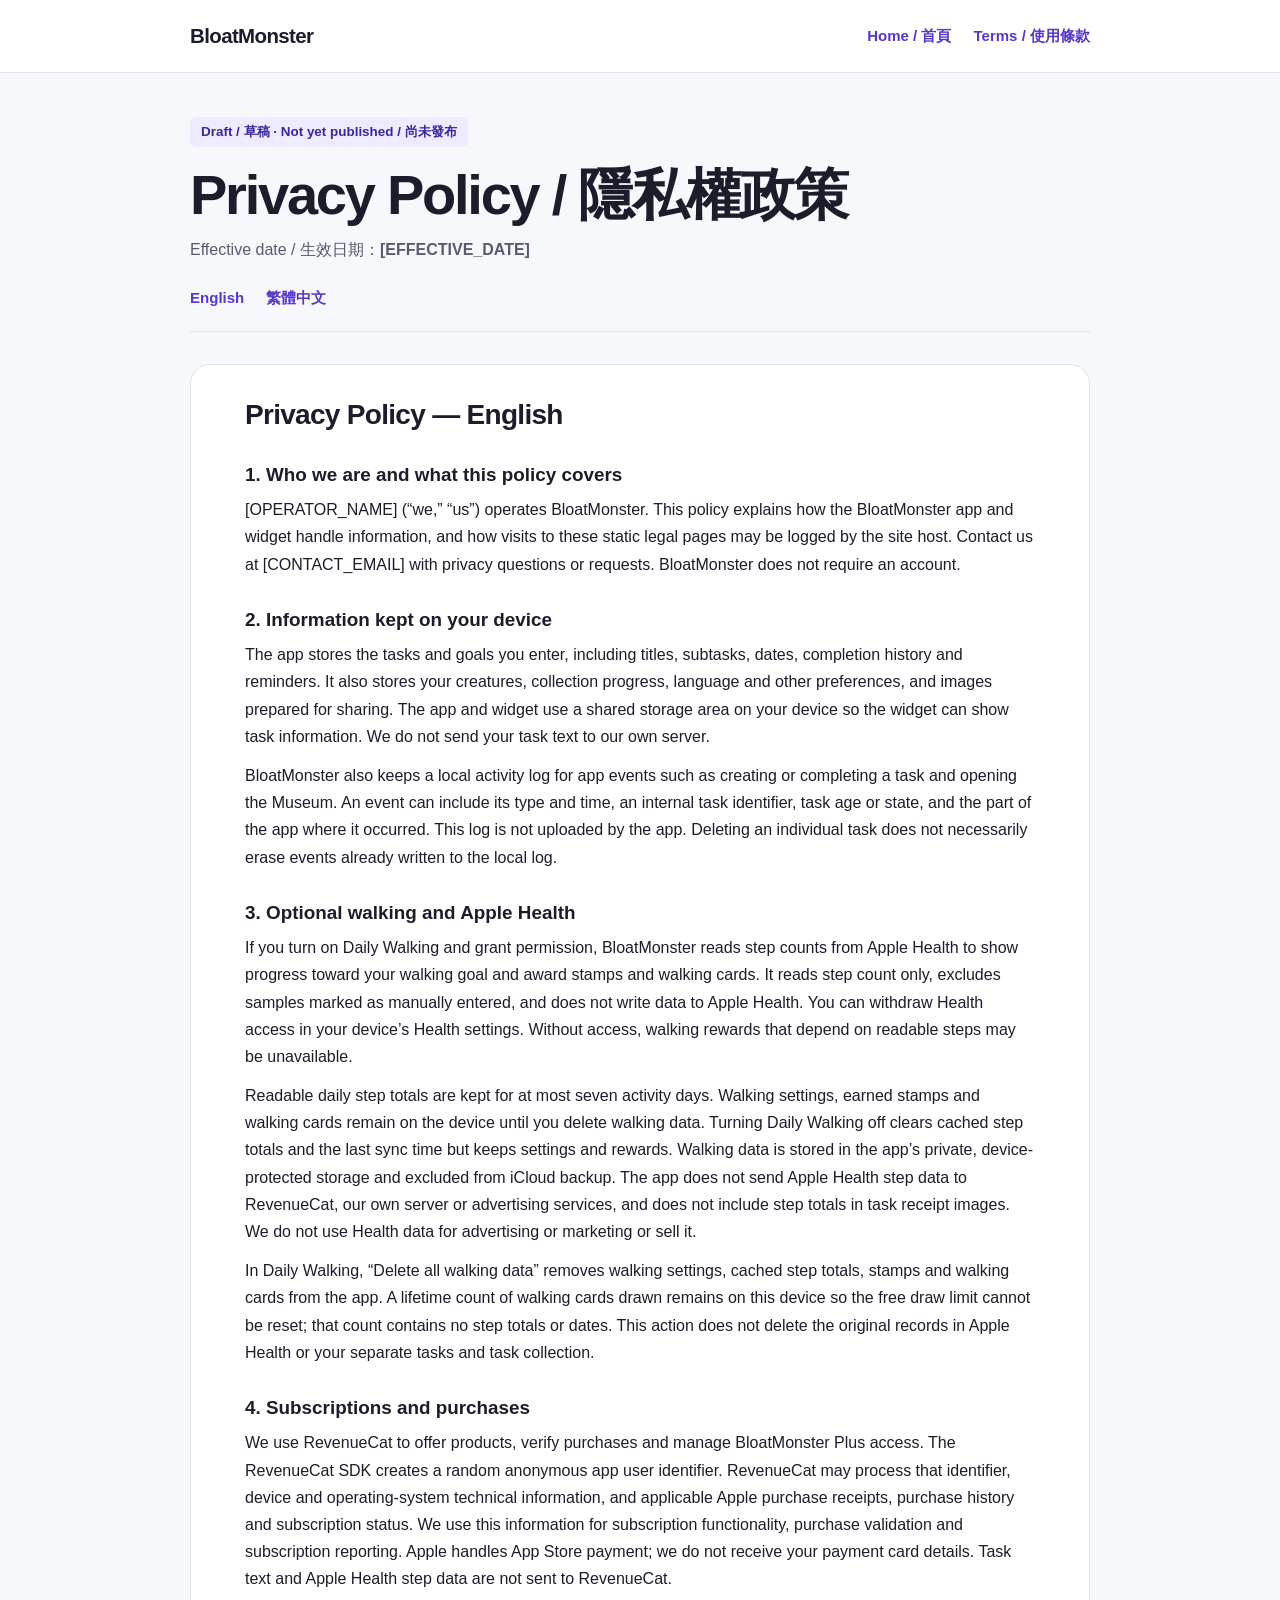
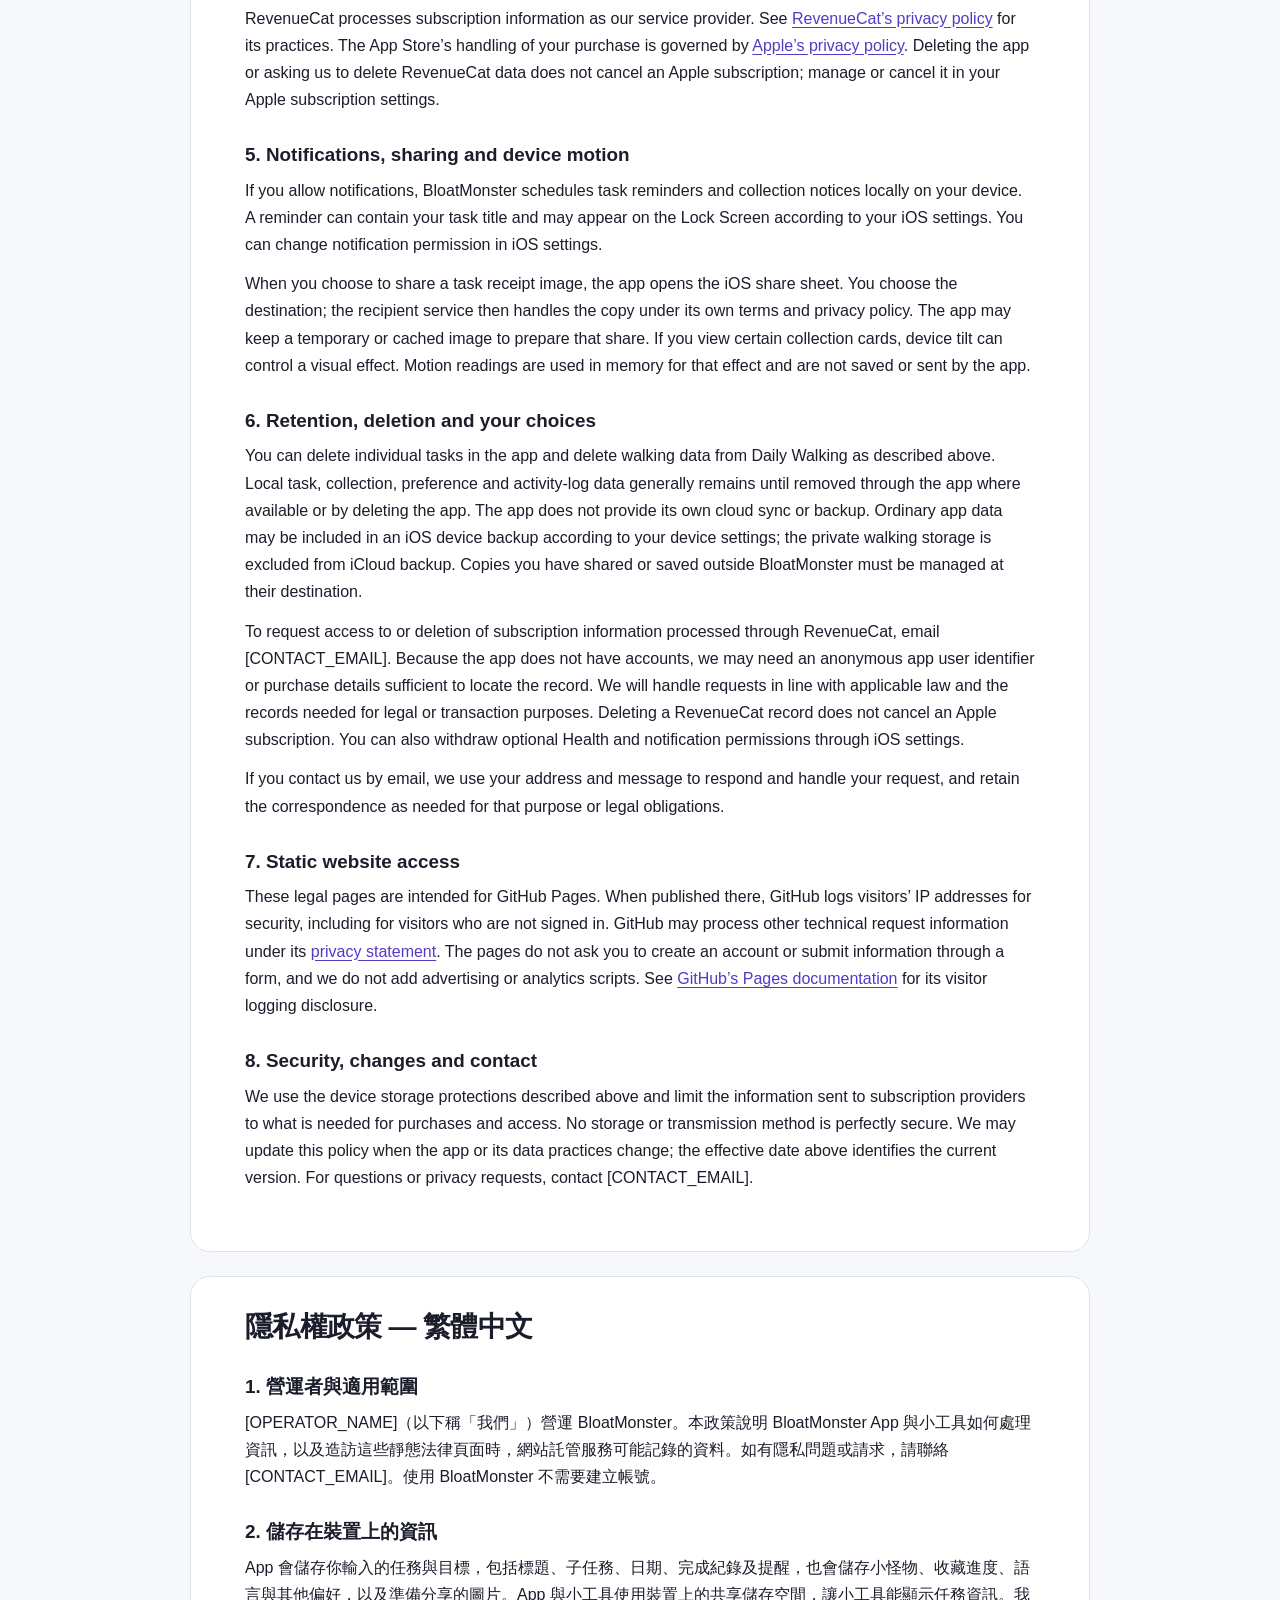
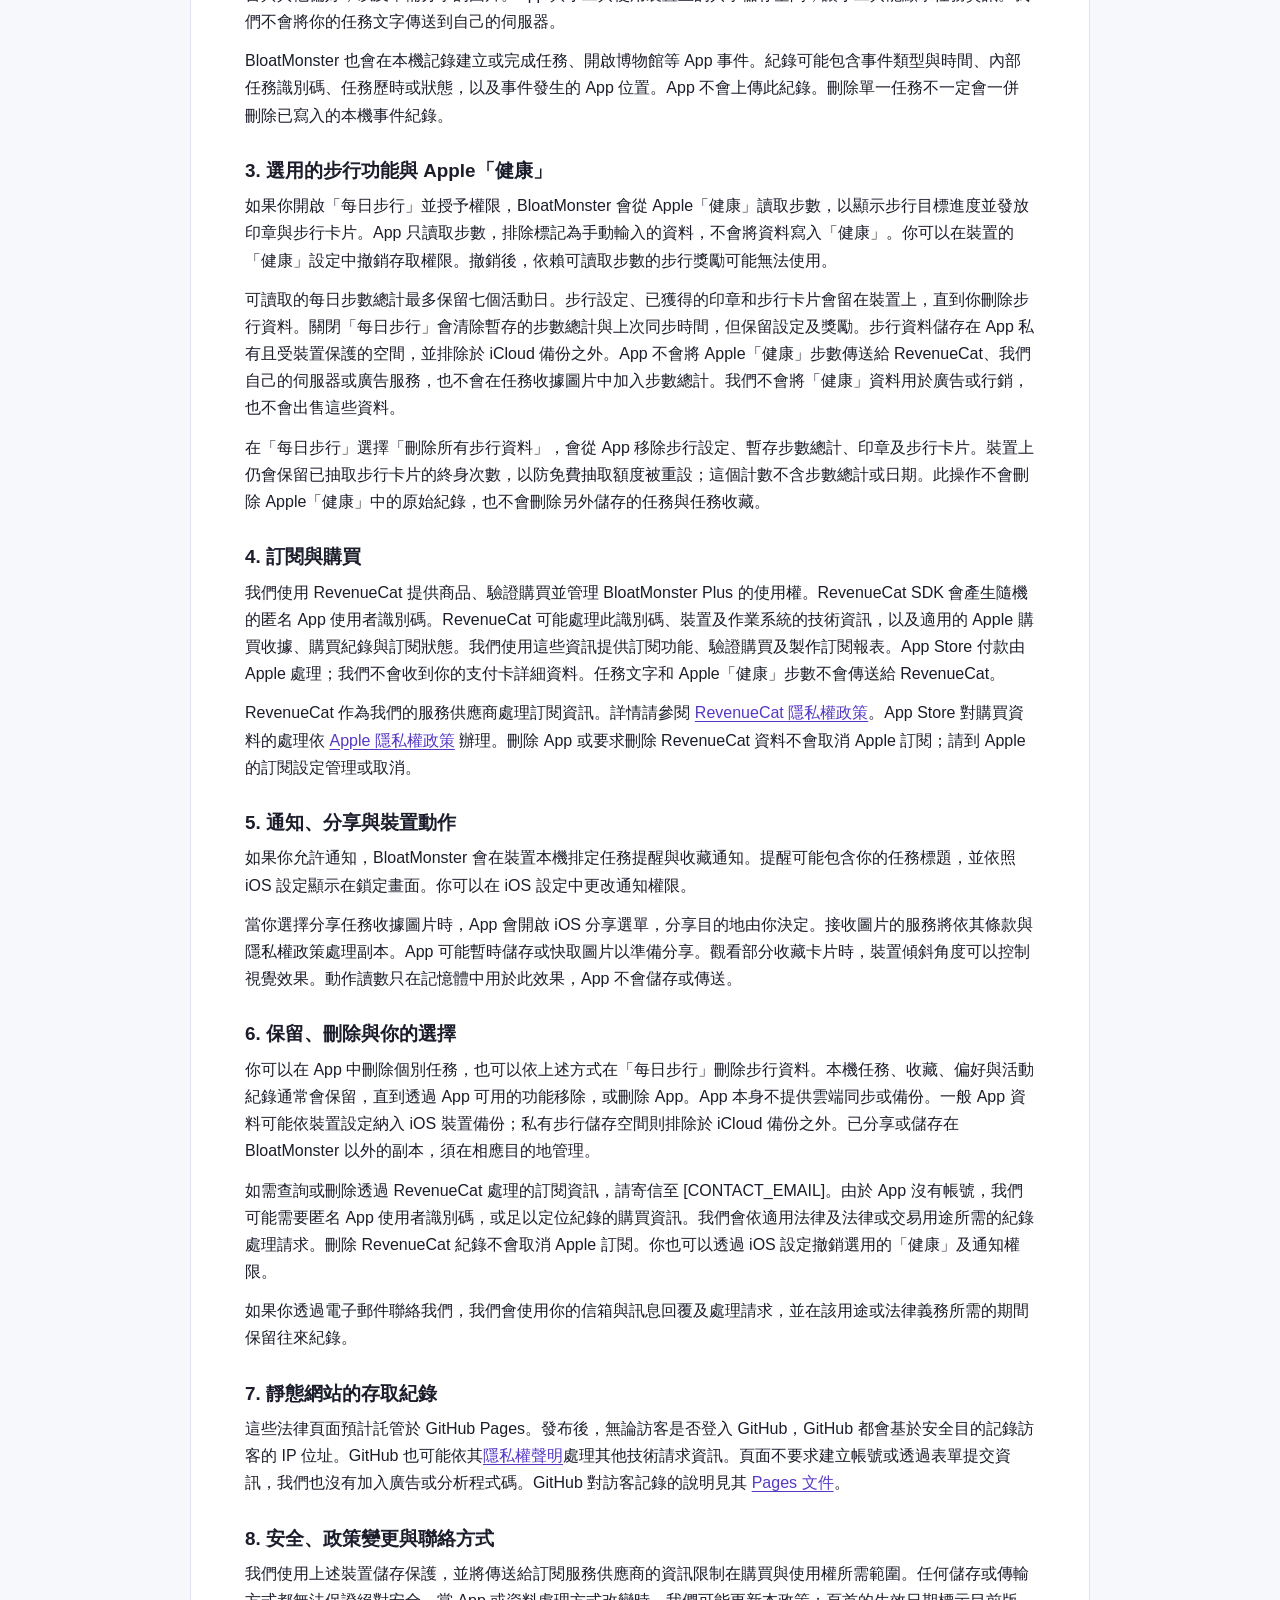
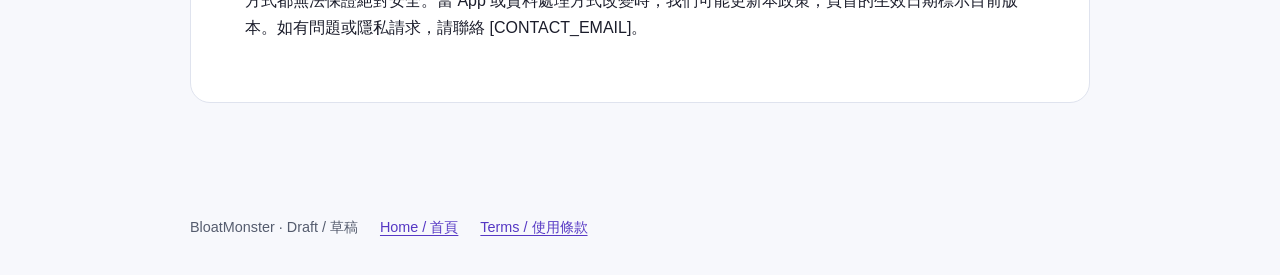
==== privacy/index.html @ f3d07c9b "Draft BloatMonster legal pages for GitHub Pages" ====
<!doctype html>
<html lang="en">
<head>
  <meta charset="utf-8">
  <meta name="viewport" content="width=device-width, initial-scale=1">
  <meta name="robots" content="noindex, nofollow">
  <meta name="description" content="BloatMonster Privacy Policy in English and Traditional Chinese.">
  <title>Privacy Policy / 隱私權政策 · BloatMonster</title>
  <link rel="stylesheet" href="../assets/site.css">
</head>
<body>
  <header class="site-header">
    <div class="shell header-inner">
      <a class="brand" href="../">BloatMonster</a>
      <nav class="site-nav" aria-label="Site navigation">
        <a href="../">Home / 首頁</a>
        <a href="../terms/">Terms / 使用條款</a>
      </nav>
    </div>
  </header>

  <main class="shell legal-main">
    <div class="document-intro">
      <p class="draft-notice">Draft / 草稿 · Not yet published / 尚未發布</p>
      <h1>Privacy Policy <span lang="zh-Hant">/ 隱私權政策</span></h1>
      <p>Effective date / 生效日期：<strong>[EFFECTIVE_DATE]</strong></p>
      <nav class="language-nav" aria-label="Choose a language / 選擇語言">
        <a href="#english">English</a>
        <a href="#zh-hant" lang="zh-Hant">繁體中文</a>
      </nav>
    </div>

    <article class="legal-document" id="english" lang="en" aria-labelledby="english-title">
      <h2 id="english-title">Privacy Policy — English</h2>

      <section class="legal-section">
        <h3>1. Who we are and what this policy covers</h3>
        <p>[OPERATOR_NAME] (“we,” “us”) operates BloatMonster. This policy explains how the BloatMonster app and widget handle information, and how visits to these static legal pages may be logged by the site host. Contact us at [CONTACT_EMAIL] with privacy questions or requests. BloatMonster does not require an account.</p>
      </section>

      <section class="legal-section">
        <h3>2. Information kept on your device</h3>
        <p>The app stores the tasks and goals you enter, including titles, subtasks, dates, completion history and reminders. It also stores your creatures, collection progress, language and other preferences, and images prepared for sharing. The app and widget use a shared storage area on your device so the widget can show task information. We do not send your task text to our own server.</p>
        <p>BloatMonster also keeps a local activity log for app events such as creating or completing a task and opening the Museum. An event can include its type and time, an internal task identifier, task age or state, and the part of the app where it occurred. This log is not uploaded by the app. Deleting an individual task does not necessarily erase events already written to the local log.</p>
      </section>

      <section class="legal-section">
        <h3>3. Optional walking and Apple Health</h3>
        <p>If you turn on Daily Walking and grant permission, BloatMonster reads step counts from Apple Health to show progress toward your walking goal and award stamps and walking cards. It reads step count only, excludes samples marked as manually entered, and does not write data to Apple Health. You can withdraw Health access in your device’s Health settings. Without access, walking rewards that depend on readable steps may be unavailable.</p>
        <p>Readable daily step totals are kept for at most seven activity days. Walking settings, earned stamps and walking cards remain on the device until you delete walking data. Turning Daily Walking off clears cached step totals and the last sync time but keeps settings and rewards. Walking data is stored in the app’s private, device-protected storage and excluded from iCloud backup. The app does not send Apple Health step data to RevenueCat, our own server or advertising services, and does not include step totals in task receipt images. We do not use Health data for advertising or marketing or sell it.</p>
        <p>In Daily Walking, “Delete all walking data” removes walking settings, cached step totals, stamps and walking cards from the app. A lifetime count of walking cards drawn remains on this device so the free draw limit cannot be reset; that count contains no step totals or dates. This action does not delete the original records in Apple Health or your separate tasks and task collection.</p>
      </section>

      <section class="legal-section">
        <h3>4. Subscriptions and purchases</h3>
        <p>We use RevenueCat to offer products, verify purchases and manage BloatMonster Plus access. The RevenueCat SDK creates a random anonymous app user identifier. RevenueCat may process that identifier, device and operating-system technical information, and applicable Apple purchase receipts, purchase history and subscription status. We use this information for subscription functionality, purchase validation and subscription reporting. Apple handles App Store payment; we do not receive your payment card details. Task text and Apple Health step data are not sent to RevenueCat.</p>
        <p>RevenueCat processes subscription information as our service provider. See <a href="https://www.revenuecat.com/privacy">RevenueCat’s privacy policy</a> for its practices. The App Store’s handling of your purchase is governed by <a href="https://www.apple.com/legal/privacy/">Apple’s privacy policy</a>. Deleting the app or asking us to delete RevenueCat data does not cancel an Apple subscription; manage or cancel it in your Apple subscription settings.</p>
      </section>

      <section class="legal-section">
        <h3>5. Notifications, sharing and device motion</h3>
        <p>If you allow notifications, BloatMonster schedules task reminders and collection notices locally on your device. A reminder can contain your task title and may appear on the Lock Screen according to your iOS settings. You can change notification permission in iOS settings.</p>
        <p>When you choose to share a task receipt image, the app opens the iOS share sheet. You choose the destination; the recipient service then handles the copy under its own terms and privacy policy. The app may keep a temporary or cached image to prepare that share. If you view certain collection cards, device tilt can control a visual effect. Motion readings are used in memory for that effect and are not saved or sent by the app.</p>
      </section>

      <section class="legal-section">
        <h3>6. Retention, deletion and your choices</h3>
        <p>You can delete individual tasks in the app and delete walking data from Daily Walking as described above. Local task, collection, preference and activity-log data generally remains until removed through the app where available or by deleting the app. The app does not provide its own cloud sync or backup. Ordinary app data may be included in an iOS device backup according to your device settings; the private walking storage is excluded from iCloud backup. Copies you have shared or saved outside BloatMonster must be managed at their destination.</p>
        <p>To request access to or deletion of subscription information processed through RevenueCat, email [CONTACT_EMAIL]. Because the app does not have accounts, we may need an anonymous app user identifier or purchase details sufficient to locate the record. We will handle requests in line with applicable law and the records needed for legal or transaction purposes. Deleting a RevenueCat record does not cancel an Apple subscription. You can also withdraw optional Health and notification permissions through iOS settings.</p>
        <p>If you contact us by email, we use your address and message to respond and handle your request, and retain the correspondence as needed for that purpose or legal obligations.</p>
      </section>

      <section class="legal-section">
        <h3>7. Static website access</h3>
        <p>These legal pages are intended for GitHub Pages. When published there, GitHub logs visitors’ IP addresses for security, including for visitors who are not signed in. GitHub may process other technical request information under its <a href="https://docs.github.com/en/site-policy/privacy-policies/github-general-privacy-statement">privacy statement</a>. The pages do not ask you to create an account or submit information through a form, and we do not add advertising or analytics scripts. See <a href="https://docs.github.com/en/pages/getting-started-with-github-pages/what-is-github-pages">GitHub’s Pages documentation</a> for its visitor logging disclosure.</p>
      </section>

      <section class="legal-section">
        <h3>8. Security, changes and contact</h3>
        <p>We use the device storage protections described above and limit the information sent to subscription providers to what is needed for purchases and access. No storage or transmission method is perfectly secure. We may update this policy when the app or its data practices change; the effective date above identifies the current version. For questions or privacy requests, contact [CONTACT_EMAIL].</p>
      </section>
    </article>

    <article class="legal-document" id="zh-hant" lang="zh-Hant" aria-labelledby="zh-title">
      <h2 id="zh-title">隱私權政策 — 繁體中文</h2>

      <section class="legal-section">
        <h3>1. 營運者與適用範圍</h3>
        <p>[OPERATOR_NAME]（以下稱「我們」）營運 BloatMonster。本政策說明 BloatMonster App 與小工具如何處理資訊，以及造訪這些靜態法律頁面時，網站託管服務可能記錄的資料。如有隱私問題或請求，請聯絡 [CONTACT_EMAIL]。使用 BloatMonster 不需要建立帳號。</p>
      </section>

      <section class="legal-section">
        <h3>2. 儲存在裝置上的資訊</h3>
        <p>App 會儲存你輸入的任務與目標，包括標題、子任務、日期、完成紀錄及提醒，也會儲存小怪物、收藏進度、語言與其他偏好，以及準備分享的圖片。App 與小工具使用裝置上的共享儲存空間，讓小工具能顯示任務資訊。我們不會將你的任務文字傳送到自己的伺服器。</p>
        <p>BloatMonster 也會在本機記錄建立或完成任務、開啟博物館等 App 事件。紀錄可能包含事件類型與時間、內部任務識別碼、任務歷時或狀態，以及事件發生的 App 位置。App 不會上傳此紀錄。刪除單一任務不一定會一併刪除已寫入的本機事件紀錄。</p>
      </section>

      <section class="legal-section">
        <h3>3. 選用的步行功能與 Apple「健康」</h3>
        <p>如果你開啟「每日步行」並授予權限，BloatMonster 會從 Apple「健康」讀取步數，以顯示步行目標進度並發放印章與步行卡片。App 只讀取步數，排除標記為手動輸入的資料，不會將資料寫入「健康」。你可以在裝置的「健康」設定中撤銷存取權限。撤銷後，依賴可讀取步數的步行獎勵可能無法使用。</p>
        <p>可讀取的每日步數總計最多保留七個活動日。步行設定、已獲得的印章和步行卡片會留在裝置上，直到你刪除步行資料。關閉「每日步行」會清除暫存的步數總計與上次同步時間，但保留設定及獎勵。步行資料儲存在 App 私有且受裝置保護的空間，並排除於 iCloud 備份之外。App 不會將 Apple「健康」步數傳送給 RevenueCat、我們自己的伺服器或廣告服務，也不會在任務收據圖片中加入步數總計。我們不會將「健康」資料用於廣告或行銷，也不會出售這些資料。</p>
        <p>在「每日步行」選擇「刪除所有步行資料」，會從 App 移除步行設定、暫存步數總計、印章及步行卡片。裝置上仍會保留已抽取步行卡片的終身次數，以防免費抽取額度被重設；這個計數不含步數總計或日期。此操作不會刪除 Apple「健康」中的原始紀錄，也不會刪除另外儲存的任務與任務收藏。</p>
      </section>

      <section class="legal-section">
        <h3>4. 訂閱與購買</h3>
        <p>我們使用 RevenueCat 提供商品、驗證購買並管理 BloatMonster Plus 的使用權。RevenueCat SDK 會產生隨機的匿名 App 使用者識別碼。RevenueCat 可能處理此識別碼、裝置及作業系統的技術資訊，以及適用的 Apple 購買收據、購買紀錄與訂閱狀態。我們使用這些資訊提供訂閱功能、驗證購買及製作訂閱報表。App Store 付款由 Apple 處理；我們不會收到你的支付卡詳細資料。任務文字和 Apple「健康」步數不會傳送給 RevenueCat。</p>
        <p>RevenueCat 作為我們的服務供應商處理訂閱資訊。詳情請參閱 <a href="https://www.revenuecat.com/privacy">RevenueCat 隱私權政策</a>。App Store 對購買資料的處理依 <a href="https://www.apple.com/legal/privacy/">Apple 隱私權政策</a> 辦理。刪除 App 或要求刪除 RevenueCat 資料不會取消 Apple 訂閱；請到 Apple 的訂閱設定管理或取消。</p>
      </section>

      <section class="legal-section">
        <h3>5. 通知、分享與裝置動作</h3>
        <p>如果你允許通知，BloatMonster 會在裝置本機排定任務提醒與收藏通知。提醒可能包含你的任務標題，並依照 iOS 設定顯示在鎖定畫面。你可以在 iOS 設定中更改通知權限。</p>
        <p>當你選擇分享任務收據圖片時，App 會開啟 iOS 分享選單，分享目的地由你決定。接收圖片的服務將依其條款與隱私權政策處理副本。App 可能暫時儲存或快取圖片以準備分享。觀看部分收藏卡片時，裝置傾斜角度可以控制視覺效果。動作讀數只在記憶體中用於此效果，App 不會儲存或傳送。</p>
      </section>

      <section class="legal-section">
        <h3>6. 保留、刪除與你的選擇</h3>
        <p>你可以在 App 中刪除個別任務，也可以依上述方式在「每日步行」刪除步行資料。本機任務、收藏、偏好與活動紀錄通常會保留，直到透過 App 可用的功能移除，或刪除 App。App 本身不提供雲端同步或備份。一般 App 資料可能依裝置設定納入 iOS 裝置備份；私有步行儲存空間則排除於 iCloud 備份之外。已分享或儲存在 BloatMonster 以外的副本，須在相應目的地管理。</p>
        <p>如需查詢或刪除透過 RevenueCat 處理的訂閱資訊，請寄信至 [CONTACT_EMAIL]。由於 App 沒有帳號，我們可能需要匿名 App 使用者識別碼，或足以定位紀錄的購買資訊。我們會依適用法律及法律或交易用途所需的紀錄處理請求。刪除 RevenueCat 紀錄不會取消 Apple 訂閱。你也可以透過 iOS 設定撤銷選用的「健康」及通知權限。</p>
        <p>如果你透過電子郵件聯絡我們，我們會使用你的信箱與訊息回覆及處理請求，並在該用途或法律義務所需的期間保留往來紀錄。</p>
      </section>

      <section class="legal-section">
        <h3>7. 靜態網站的存取紀錄</h3>
        <p>這些法律頁面預計託管於 GitHub Pages。發布後，無論訪客是否登入 GitHub，GitHub 都會基於安全目的記錄訪客的 IP 位址。GitHub 也可能依其<a href="https://docs.github.com/en/site-policy/privacy-policies/github-general-privacy-statement">隱私權聲明</a>處理其他技術請求資訊。頁面不要求建立帳號或透過表單提交資訊，我們也沒有加入廣告或分析程式碼。GitHub 對訪客記錄的說明見其 <a href="https://docs.github.com/en/pages/getting-started-with-github-pages/what-is-github-pages">Pages 文件</a>。</p>
      </section>

      <section class="legal-section">
        <h3>8. 安全、政策變更與聯絡方式</h3>
        <p>我們使用上述裝置儲存保護，並將傳送給訂閱服務供應商的資訊限制在購買與使用權所需範圍。任何儲存或傳輸方式都無法保證絕對安全。當 App 或資料處理方式改變時，我們可能更新本政策；頁首的生效日期標示目前版本。如有問題或隱私請求，請聯絡 [CONTACT_EMAIL]。</p>
      </section>
    </article>
  </main>

  <footer class="site-footer shell">
    <span>BloatMonster · Draft / 草稿</span>
    <a href="../">Home / 首頁</a>
    <a href="../terms/">Terms / 使用條款</a>
  </footer>
</body>
</html>
---- assets/site.css ----
:root {
  color-scheme: light;
  --page: #f7f8fc;
  --surface: #fff;
  --ink: #1b1d2b;
  --muted: #555c6e;
  --line: #dfe3ee;
  --accent: #5638c4;
  --accent-soft: #eeeaff;
  font-family: -apple-system, BlinkMacSystemFont, "Segoe UI", "Noto Sans TC", sans-serif;
  font-size: 16px;
}

* { box-sizing: border-box; }
html { scroll-behavior: smooth; }
body {
  margin: 0;
  background: var(--page);
  color: var(--ink);
  line-height: 1.7;
}
a { color: var(--accent); text-underline-offset: 0.18em; }
a:focus-visible {
  outline: 3px solid var(--accent);
  outline-offset: 4px;
  border-radius: 3px;
}
.shell {
  width: min(100% - 40px, 900px);
  margin-inline: auto;
}
.site-header {
  background: var(--surface);
  border-bottom: 1px solid var(--line);
}
.header-inner {
  min-height: 72px;
  display: flex;
  align-items: center;
  justify-content: space-between;
  gap: 24px;
}
.brand {
  color: var(--ink);
  font-size: 1.28rem;
  font-weight: 750;
  letter-spacing: -0.03em;
  text-decoration: none;
}
.site-nav, .language-nav {
  display: flex;
  align-items: center;
  flex-wrap: wrap;
  gap: 10px 22px;
}
.site-nav a, .language-nav a {
  font-size: 0.94rem;
  font-weight: 600;
  text-decoration: none;
}
.site-nav a:hover, .language-nav a:hover { text-decoration: underline; }
.home { padding-block: 62px 90px; }
.home h1 {
  max-width: 720px;
  margin: 18px 0 36px;
  font-size: clamp(2.25rem, 7vw, 4rem);
  line-height: 1.15;
  letter-spacing: -0.045em;
}
.home h1 span { color: var(--muted); }
.document-list {
  display: grid;
  grid-template-columns: repeat(2, minmax(0, 1fr));
  gap: 18px;
}
.document-link {
  min-height: 150px;
  padding: 24px;
  display: flex;
  flex-direction: column;
  justify-content: space-between;
  gap: 12px;
  background: var(--surface);
  border: 1px solid var(--line);
  border-radius: 18px;
  color: var(--ink);
  font-size: 1.35rem;
  font-weight: 650;
  line-height: 1.35;
  text-decoration: none;
}
.document-link:hover { border-color: var(--accent); }
.document-link span[lang] { color: var(--muted); }
.draft-note {
  width: fit-content;
  max-width: 100%;
  margin: 0;
  padding: 5px 11px;
  border-radius: 7px;
  background: var(--accent-soft);
  color: #3d269b;
  font-size: 0.84rem;
  font-weight: 650;
  line-height: 1.5;
}
.legal-main { padding-block: 44px 88px; }
.document-intro, .page-intro { margin-bottom: 30px; }
.document-intro h1 {
  margin: 15px 0 8px;
  font-size: clamp(2.15rem, 6vw, 3.5rem);
  line-height: 1.18;
  letter-spacing: -0.04em;
}
.document-intro > p:not(.draft-notice),
.page-intro > p:not(.draft-badge) {
  margin: 5px 0;
  color: var(--muted);
}
.draft-notice, .draft-badge {
  width: fit-content;
  max-width: 100%;
  margin: 0 0 14px;
  padding: 5px 11px;
  border-radius: 7px;
  background: var(--accent-soft);
  color: #3d269b;
  font-size: 0.84rem;
  font-weight: 650;
  line-height: 1.5;
}
.document-heading { margin-bottom: 32px; }
.document-heading h1 {
  margin: 15px 0 8px;
  font-size: clamp(2.15rem, 6vw, 3.5rem);
  line-height: 1.18;
  letter-spacing: -0.04em;
}
.document-heading p { margin: 0; color: var(--muted); }
.language-nav {
  margin-top: 22px;
  padding-bottom: 20px;
  border-bottom: 1px solid var(--line);
}
.legal-document {
  margin-top: 32px;
  padding: 32px clamp(22px, 5vw, 54px) 48px;
  background: var(--surface);
  border: 1px solid var(--line);
  border-radius: 20px;
}
.legal-document + .legal-document { margin-top: 24px; }
.legal-document > h1,
.legal-document > h2 {
  margin: 0 0 6px;
  font-size: 1.75rem;
  line-height: 1.28;
  letter-spacing: -0.025em;
}
.legal-document .document-meta {
  margin: 0 0 28px;
  color: var(--muted);
  font-size: 0.94rem;
}
.legal-section { margin-top: 29px; }
.legal-section h2, .legal-section h3 {
  margin: 0 0 8px;
  font-size: 1.18rem;
  line-height: 1.4;
}
.legal-section p, .legal-section ul { margin: 0 0 12px; }
.legal-section li + li { margin-top: 6px; }
.legal-section ul { padding-left: 1.35em; }
.legal-document p, .legal-document li { overflow-wrap: anywhere; }
.site-footer {
  display: flex;
  flex-wrap: wrap;
  gap: 8px 22px;
  padding-block: 24px 36px;
  color: var(--muted);
  font-size: 0.9rem;
}
@media (max-width: 640px) {
  .header-inner { align-items: flex-start; flex-direction: column; gap: 4px; padding-block: 14px; }
  .site-nav { gap: 8px 18px; }
  .home { padding-block: 42px 72px; }
  .document-list { grid-template-columns: 1fr; }
  .document-link { min-height: 126px; }
  .legal-main { padding-block: 30px 70px; }
  .legal-document { border-radius: 14px; }
}
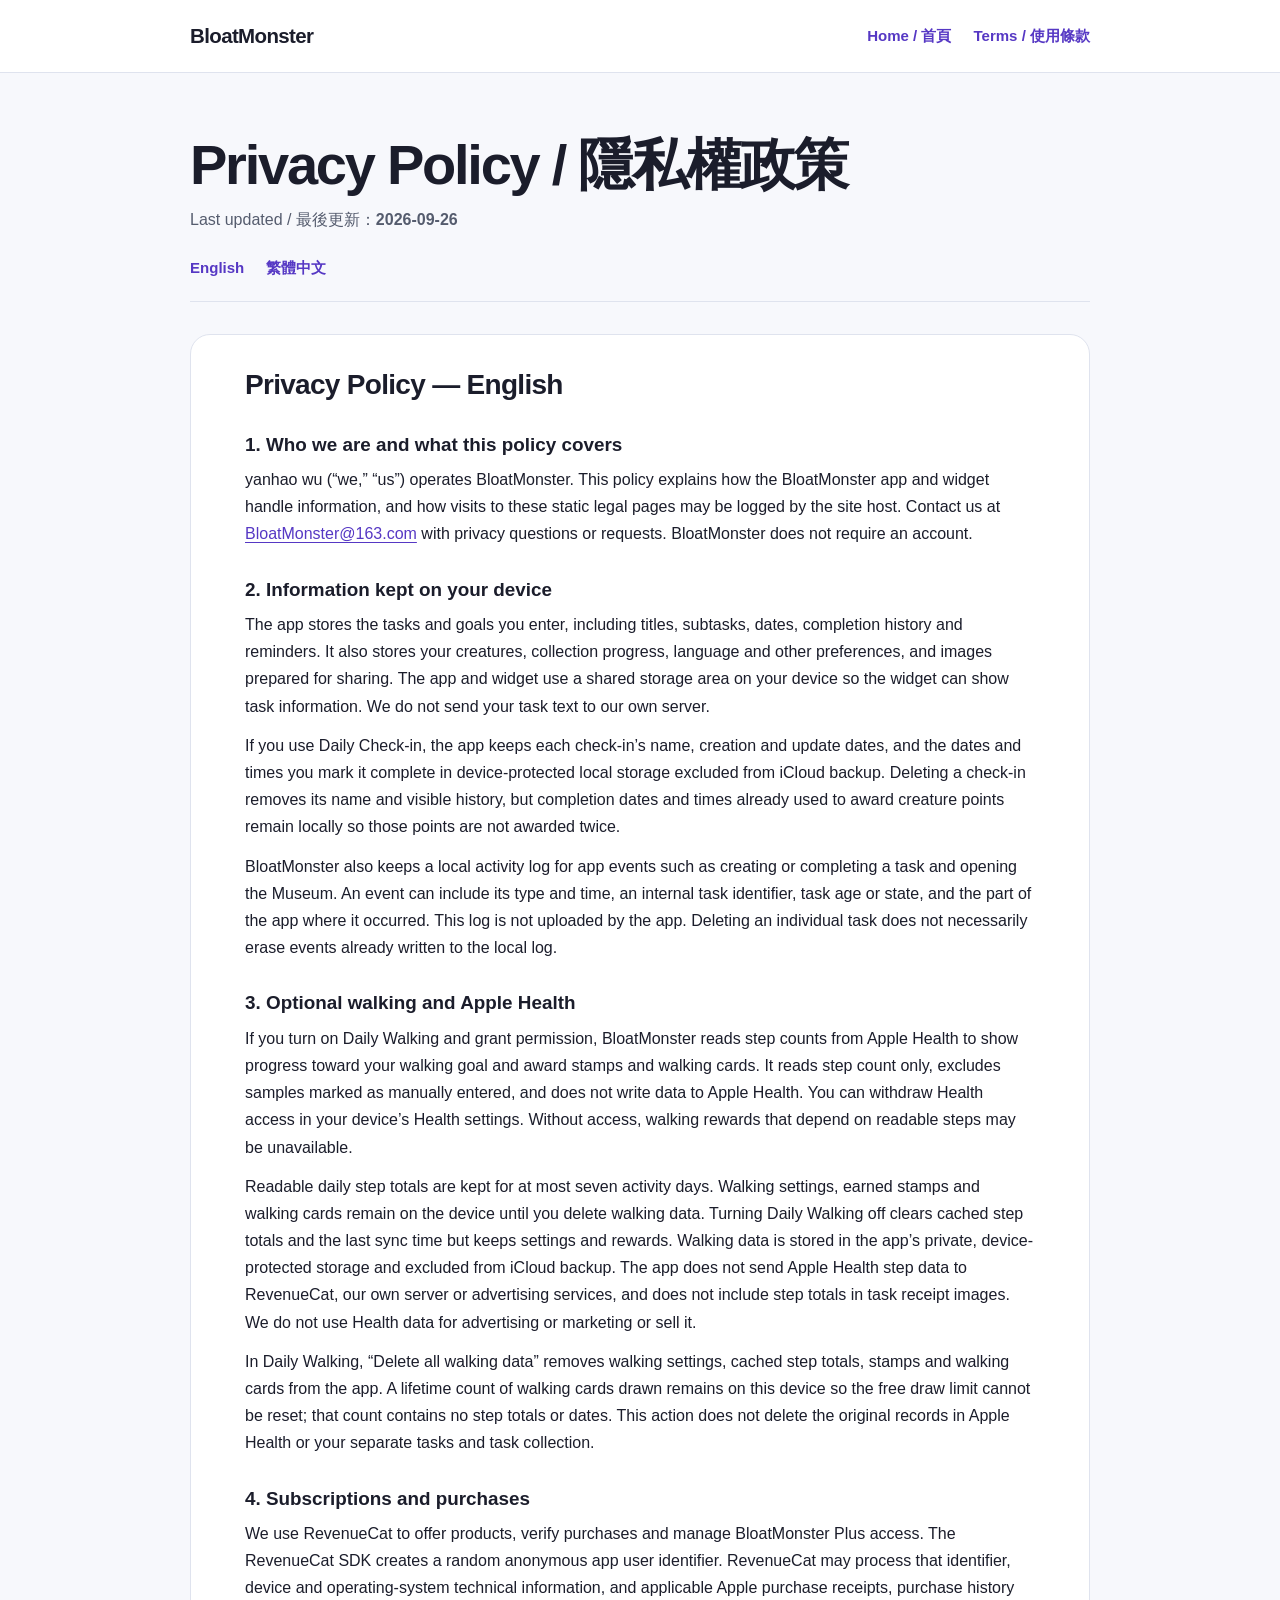
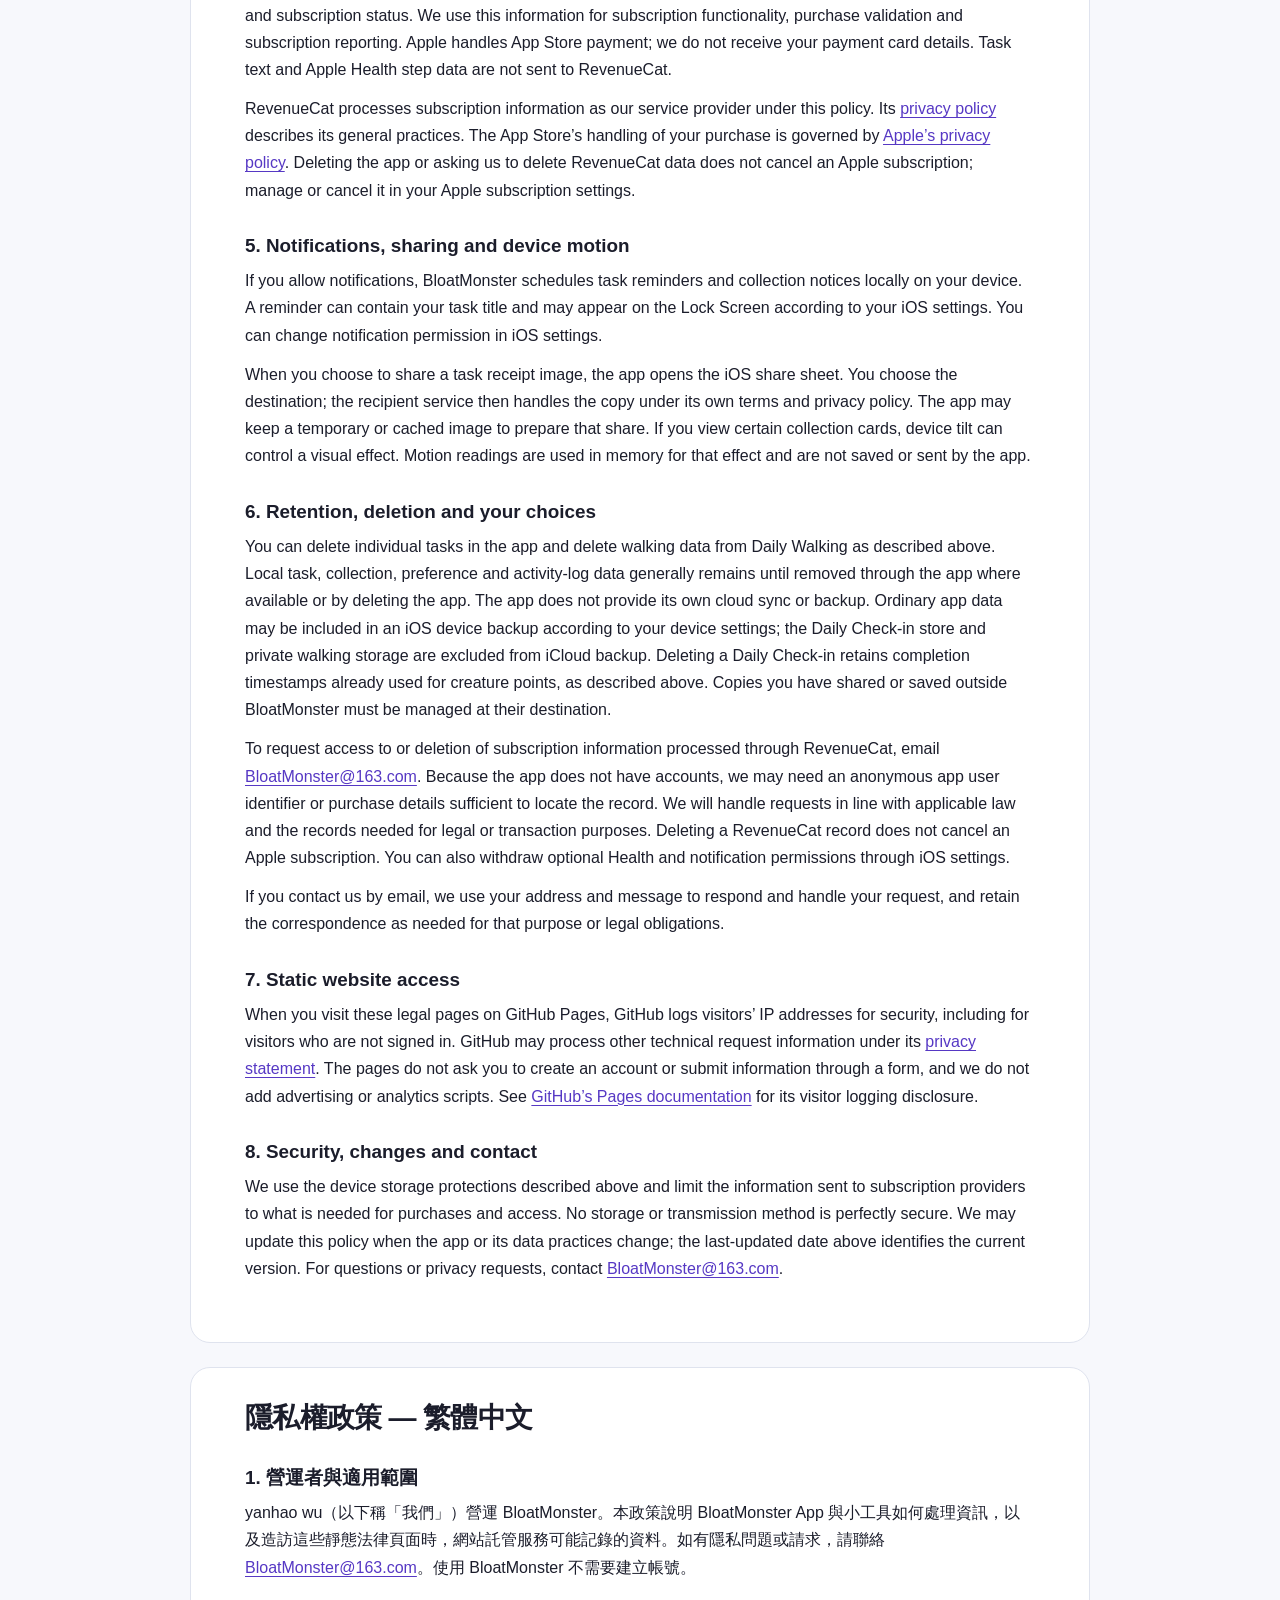
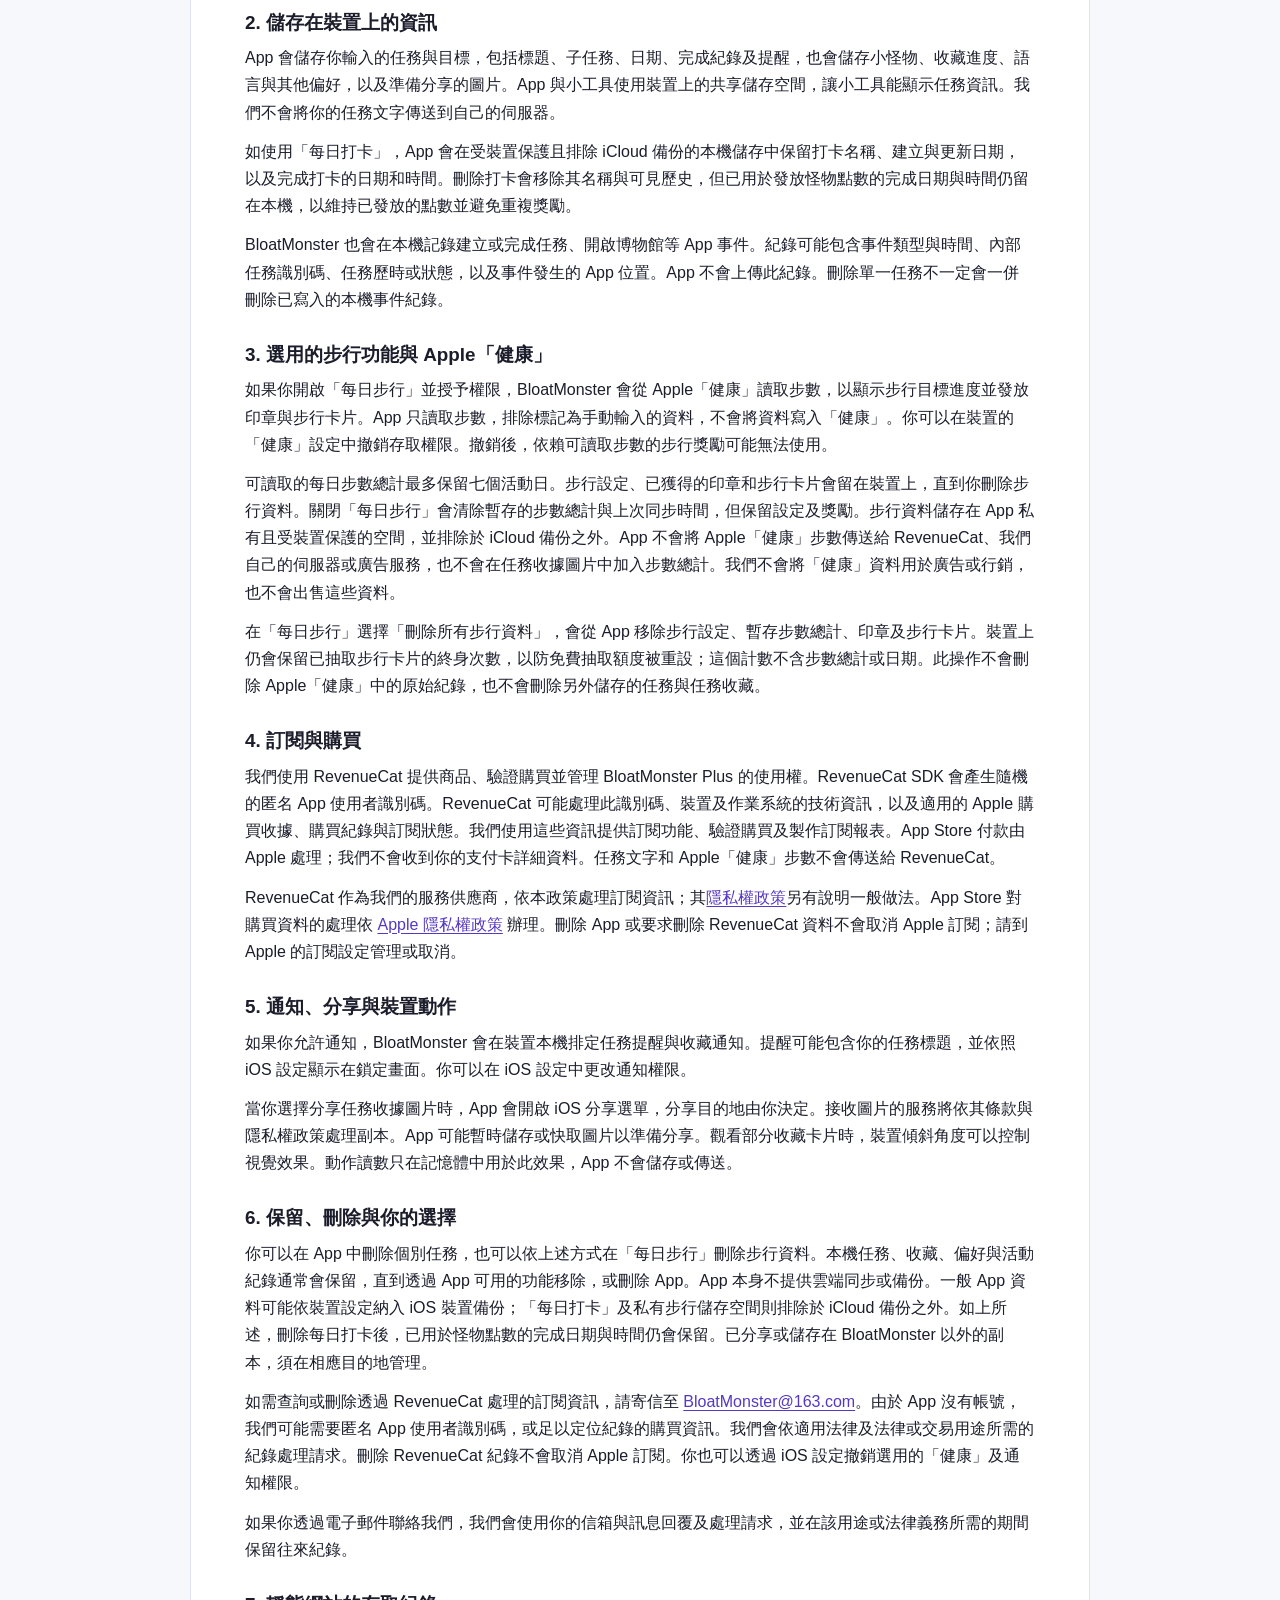
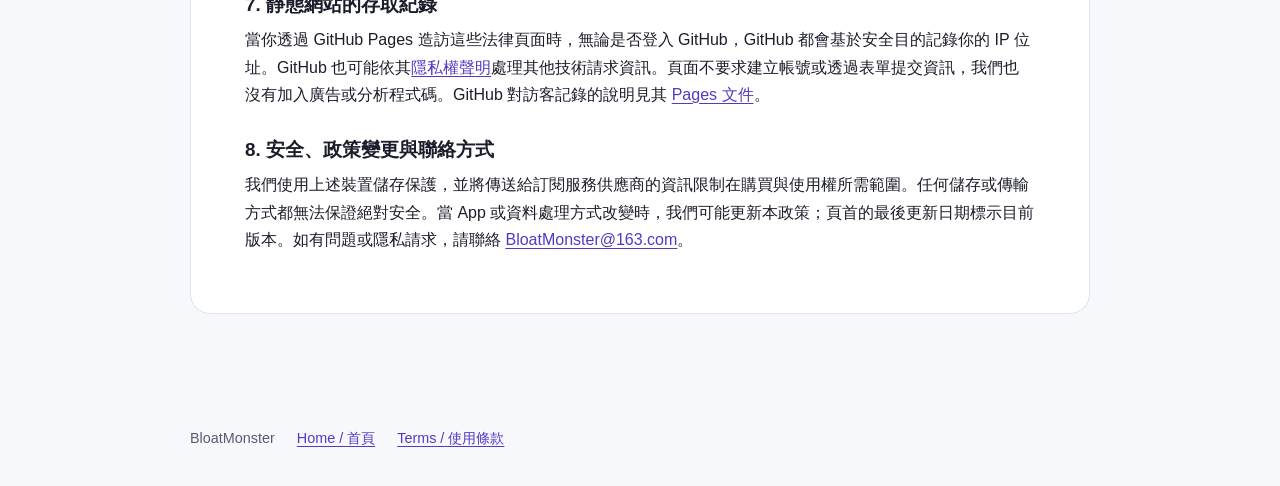
==== commit 25e31663: "Finalize BloatMonster legal pages" ====
--- a/privacy/index.html
+++ b/privacy/index.html
@@ -3,7 +3,6 @@
 <head>
   <meta charset="utf-8">
   <meta name="viewport" content="width=device-width, initial-scale=1">
-  <meta name="robots" content="noindex, nofollow">
   <meta name="description" content="BloatMonster Privacy Policy in English and Traditional Chinese.">
   <title>Privacy Policy / 隱私權政策 · BloatMonster</title>
   <link rel="stylesheet" href="../assets/site.css">
@@ -21,9 +20,8 @@
 
   <main class="shell legal-main">
     <div class="document-intro">
-      <p class="draft-notice">Draft / 草稿 · Not yet published / 尚未發布</p>
       <h1>Privacy Policy <span lang="zh-Hant">/ 隱私權政策</span></h1>
-      <p>Effective date / 生效日期：<strong>[EFFECTIVE_DATE]</strong></p>
+      <p>Last updated / 最後更新：<strong>2026-09-26</strong></p>
       <nav class="language-nav" aria-label="Choose a language / 選擇語言">
         <a href="#english">English</a>
         <a href="#zh-hant" lang="zh-Hant">繁體中文</a>
@@ -35,12 +33,13 @@
 
       <section class="legal-section">
         <h3>1. Who we are and what this policy covers</h3>
-        <p>[OPERATOR_NAME] (“we,” “us”) operates BloatMonster. This policy explains how the BloatMonster app and widget handle information, and how visits to these static legal pages may be logged by the site host. Contact us at [CONTACT_EMAIL] with privacy questions or requests. BloatMonster does not require an account.</p>
+        <p>yanhao wu (“we,” “us”) operates BloatMonster. This policy explains how the BloatMonster app and widget handle information, and how visits to these static legal pages may be logged by the site host. Contact us at <a href="mailto:BloatMonster@163.com">BloatMonster@163.com</a> with privacy questions or requests. BloatMonster does not require an account.</p>
       </section>
 
       <section class="legal-section">
         <h3>2. Information kept on your device</h3>
         <p>The app stores the tasks and goals you enter, including titles, subtasks, dates, completion history and reminders. It also stores your creatures, collection progress, language and other preferences, and images prepared for sharing. The app and widget use a shared storage area on your device so the widget can show task information. We do not send your task text to our own server.</p>
+        <p>If you use Daily Check-in, the app keeps each check-in’s name, creation and update dates, and the dates and times you mark it complete in device-protected local storage excluded from iCloud backup. Deleting a check-in removes its name and visible history, but completion dates and times already used to award creature points remain locally so those points are not awarded twice.</p>
         <p>BloatMonster also keeps a local activity log for app events such as creating or completing a task and opening the Museum. An event can include its type and time, an internal task identifier, task age or state, and the part of the app where it occurred. This log is not uploaded by the app. Deleting an individual task does not necessarily erase events already written to the local log.</p>
       </section>
 
@@ -54,7 +53,7 @@
       <section class="legal-section">
         <h3>4. Subscriptions and purchases</h3>
         <p>We use RevenueCat to offer products, verify purchases and manage BloatMonster Plus access. The RevenueCat SDK creates a random anonymous app user identifier. RevenueCat may process that identifier, device and operating-system technical information, and applicable Apple purchase receipts, purchase history and subscription status. We use this information for subscription functionality, purchase validation and subscription reporting. Apple handles App Store payment; we do not receive your payment card details. Task text and Apple Health step data are not sent to RevenueCat.</p>
-        <p>RevenueCat processes subscription information as our service provider. See <a href="https://www.revenuecat.com/privacy">RevenueCat’s privacy policy</a> for its practices. The App Store’s handling of your purchase is governed by <a href="https://www.apple.com/legal/privacy/">Apple’s privacy policy</a>. Deleting the app or asking us to delete RevenueCat data does not cancel an Apple subscription; manage or cancel it in your Apple subscription settings.</p>
+        <p>RevenueCat processes subscription information as our service provider under this policy. Its <a href="https://www.revenuecat.com/privacy">privacy policy</a> describes its general practices. The App Store’s handling of your purchase is governed by <a href="https://www.apple.com/legal/privacy/">Apple’s privacy policy</a>. Deleting the app or asking us to delete RevenueCat data does not cancel an Apple subscription; manage or cancel it in your Apple subscription settings.</p>
       </section>
 
       <section class="legal-section">
@@ -65,19 +64,19 @@
 
       <section class="legal-section">
         <h3>6. Retention, deletion and your choices</h3>
-        <p>You can delete individual tasks in the app and delete walking data from Daily Walking as described above. Local task, collection, preference and activity-log data generally remains until removed through the app where available or by deleting the app. The app does not provide its own cloud sync or backup. Ordinary app data may be included in an iOS device backup according to your device settings; the private walking storage is excluded from iCloud backup. Copies you have shared or saved outside BloatMonster must be managed at their destination.</p>
-        <p>To request access to or deletion of subscription information processed through RevenueCat, email [CONTACT_EMAIL]. Because the app does not have accounts, we may need an anonymous app user identifier or purchase details sufficient to locate the record. We will handle requests in line with applicable law and the records needed for legal or transaction purposes. Deleting a RevenueCat record does not cancel an Apple subscription. You can also withdraw optional Health and notification permissions through iOS settings.</p>
+        <p>You can delete individual tasks in the app and delete walking data from Daily Walking as described above. Local task, collection, preference and activity-log data generally remains until removed through the app where available or by deleting the app. The app does not provide its own cloud sync or backup. Ordinary app data may be included in an iOS device backup according to your device settings; the Daily Check-in store and private walking storage are excluded from iCloud backup. Deleting a Daily Check-in retains completion timestamps already used for creature points, as described above. Copies you have shared or saved outside BloatMonster must be managed at their destination.</p>
+        <p>To request access to or deletion of subscription information processed through RevenueCat, email <a href="mailto:BloatMonster@163.com">BloatMonster@163.com</a>. Because the app does not have accounts, we may need an anonymous app user identifier or purchase details sufficient to locate the record. We will handle requests in line with applicable law and the records needed for legal or transaction purposes. Deleting a RevenueCat record does not cancel an Apple subscription. You can also withdraw optional Health and notification permissions through iOS settings.</p>
         <p>If you contact us by email, we use your address and message to respond and handle your request, and retain the correspondence as needed for that purpose or legal obligations.</p>
       </section>
 
       <section class="legal-section">
         <h3>7. Static website access</h3>
-        <p>These legal pages are intended for GitHub Pages. When published there, GitHub logs visitors’ IP addresses for security, including for visitors who are not signed in. GitHub may process other technical request information under its <a href="https://docs.github.com/en/site-policy/privacy-policies/github-general-privacy-statement">privacy statement</a>. The pages do not ask you to create an account or submit information through a form, and we do not add advertising or analytics scripts. See <a href="https://docs.github.com/en/pages/getting-started-with-github-pages/what-is-github-pages">GitHub’s Pages documentation</a> for its visitor logging disclosure.</p>
+        <p>When you visit these legal pages on GitHub Pages, GitHub logs visitors’ IP addresses for security, including for visitors who are not signed in. GitHub may process other technical request information under its <a href="https://docs.github.com/en/site-policy/privacy-policies/github-general-privacy-statement">privacy statement</a>. The pages do not ask you to create an account or submit information through a form, and we do not add advertising or analytics scripts. See <a href="https://docs.github.com/en/pages/getting-started-with-github-pages/what-is-github-pages">GitHub’s Pages documentation</a> for its visitor logging disclosure.</p>
       </section>
 
       <section class="legal-section">
         <h3>8. Security, changes and contact</h3>
-        <p>We use the device storage protections described above and limit the information sent to subscription providers to what is needed for purchases and access. No storage or transmission method is perfectly secure. We may update this policy when the app or its data practices change; the effective date above identifies the current version. For questions or privacy requests, contact [CONTACT_EMAIL].</p>
+        <p>We use the device storage protections described above and limit the information sent to subscription providers to what is needed for purchases and access. No storage or transmission method is perfectly secure. We may update this policy when the app or its data practices change; the last-updated date above identifies the current version. For questions or privacy requests, contact <a href="mailto:BloatMonster@163.com">BloatMonster@163.com</a>.</p>
       </section>
     </article>
 
@@ -86,12 +85,13 @@
 
       <section class="legal-section">
         <h3>1. 營運者與適用範圍</h3>
-        <p>[OPERATOR_NAME]（以下稱「我們」）營運 BloatMonster。本政策說明 BloatMonster App 與小工具如何處理資訊，以及造訪這些靜態法律頁面時，網站託管服務可能記錄的資料。如有隱私問題或請求，請聯絡 [CONTACT_EMAIL]。使用 BloatMonster 不需要建立帳號。</p>
+        <p>yanhao wu（以下稱「我們」）營運 BloatMonster。本政策說明 BloatMonster App 與小工具如何處理資訊，以及造訪這些靜態法律頁面時，網站託管服務可能記錄的資料。如有隱私問題或請求，請聯絡 <a href="mailto:BloatMonster@163.com">BloatMonster@163.com</a>。使用 BloatMonster 不需要建立帳號。</p>
       </section>
 
       <section class="legal-section">
         <h3>2. 儲存在裝置上的資訊</h3>
         <p>App 會儲存你輸入的任務與目標，包括標題、子任務、日期、完成紀錄及提醒，也會儲存小怪物、收藏進度、語言與其他偏好，以及準備分享的圖片。App 與小工具使用裝置上的共享儲存空間，讓小工具能顯示任務資訊。我們不會將你的任務文字傳送到自己的伺服器。</p>
+        <p>如使用「每日打卡」，App 會在受裝置保護且排除 iCloud 備份的本機儲存中保留打卡名稱、建立與更新日期，以及完成打卡的日期和時間。刪除打卡會移除其名稱與可見歷史，但已用於發放怪物點數的完成日期與時間仍留在本機，以維持已發放的點數並避免重複獎勵。</p>
         <p>BloatMonster 也會在本機記錄建立或完成任務、開啟博物館等 App 事件。紀錄可能包含事件類型與時間、內部任務識別碼、任務歷時或狀態，以及事件發生的 App 位置。App 不會上傳此紀錄。刪除單一任務不一定會一併刪除已寫入的本機事件紀錄。</p>
       </section>
 
@@ -105,7 +105,7 @@
       <section class="legal-section">
         <h3>4. 訂閱與購買</h3>
         <p>我們使用 RevenueCat 提供商品、驗證購買並管理 BloatMonster Plus 的使用權。RevenueCat SDK 會產生隨機的匿名 App 使用者識別碼。RevenueCat 可能處理此識別碼、裝置及作業系統的技術資訊，以及適用的 Apple 購買收據、購買紀錄與訂閱狀態。我們使用這些資訊提供訂閱功能、驗證購買及製作訂閱報表。App Store 付款由 Apple 處理；我們不會收到你的支付卡詳細資料。任務文字和 Apple「健康」步數不會傳送給 RevenueCat。</p>
-        <p>RevenueCat 作為我們的服務供應商處理訂閱資訊。詳情請參閱 <a href="https://www.revenuecat.com/privacy">RevenueCat 隱私權政策</a>。App Store 對購買資料的處理依 <a href="https://www.apple.com/legal/privacy/">Apple 隱私權政策</a> 辦理。刪除 App 或要求刪除 RevenueCat 資料不會取消 Apple 訂閱；請到 Apple 的訂閱設定管理或取消。</p>
+        <p>RevenueCat 作為我們的服務供應商，依本政策處理訂閱資訊；其<a href="https://www.revenuecat.com/privacy">隱私權政策</a>另有說明一般做法。App Store 對購買資料的處理依 <a href="https://www.apple.com/legal/privacy/">Apple 隱私權政策</a> 辦理。刪除 App 或要求刪除 RevenueCat 資料不會取消 Apple 訂閱；請到 Apple 的訂閱設定管理或取消。</p>
       </section>
 
       <section class="legal-section">
@@ -116,25 +116,25 @@
 
       <section class="legal-section">
         <h3>6. 保留、刪除與你的選擇</h3>
-        <p>你可以在 App 中刪除個別任務，也可以依上述方式在「每日步行」刪除步行資料。本機任務、收藏、偏好與活動紀錄通常會保留，直到透過 App 可用的功能移除，或刪除 App。App 本身不提供雲端同步或備份。一般 App 資料可能依裝置設定納入 iOS 裝置備份；私有步行儲存空間則排除於 iCloud 備份之外。已分享或儲存在 BloatMonster 以外的副本，須在相應目的地管理。</p>
-        <p>如需查詢或刪除透過 RevenueCat 處理的訂閱資訊，請寄信至 [CONTACT_EMAIL]。由於 App 沒有帳號，我們可能需要匿名 App 使用者識別碼，或足以定位紀錄的購買資訊。我們會依適用法律及法律或交易用途所需的紀錄處理請求。刪除 RevenueCat 紀錄不會取消 Apple 訂閱。你也可以透過 iOS 設定撤銷選用的「健康」及通知權限。</p>
+        <p>你可以在 App 中刪除個別任務，也可以依上述方式在「每日步行」刪除步行資料。本機任務、收藏、偏好與活動紀錄通常會保留，直到透過 App 可用的功能移除，或刪除 App。App 本身不提供雲端同步或備份。一般 App 資料可能依裝置設定納入 iOS 裝置備份；「每日打卡」及私有步行儲存空間則排除於 iCloud 備份之外。如上所述，刪除每日打卡後，已用於怪物點數的完成日期與時間仍會保留。已分享或儲存在 BloatMonster 以外的副本，須在相應目的地管理。</p>
+        <p>如需查詢或刪除透過 RevenueCat 處理的訂閱資訊，請寄信至 <a href="mailto:BloatMonster@163.com">BloatMonster@163.com</a>。由於 App 沒有帳號，我們可能需要匿名 App 使用者識別碼，或足以定位紀錄的購買資訊。我們會依適用法律及法律或交易用途所需的紀錄處理請求。刪除 RevenueCat 紀錄不會取消 Apple 訂閱。你也可以透過 iOS 設定撤銷選用的「健康」及通知權限。</p>
         <p>如果你透過電子郵件聯絡我們，我們會使用你的信箱與訊息回覆及處理請求，並在該用途或法律義務所需的期間保留往來紀錄。</p>
       </section>
 
       <section class="legal-section">
         <h3>7. 靜態網站的存取紀錄</h3>
-        <p>這些法律頁面預計託管於 GitHub Pages。發布後，無論訪客是否登入 GitHub，GitHub 都會基於安全目的記錄訪客的 IP 位址。GitHub 也可能依其<a href="https://docs.github.com/en/site-policy/privacy-policies/github-general-privacy-statement">隱私權聲明</a>處理其他技術請求資訊。頁面不要求建立帳號或透過表單提交資訊，我們也沒有加入廣告或分析程式碼。GitHub 對訪客記錄的說明見其 <a href="https://docs.github.com/en/pages/getting-started-with-github-pages/what-is-github-pages">Pages 文件</a>。</p>
+        <p>當你透過 GitHub Pages 造訪這些法律頁面時，無論是否登入 GitHub，GitHub 都會基於安全目的記錄你的 IP 位址。GitHub 也可能依其<a href="https://docs.github.com/en/site-policy/privacy-policies/github-general-privacy-statement">隱私權聲明</a>處理其他技術請求資訊。頁面不要求建立帳號或透過表單提交資訊，我們也沒有加入廣告或分析程式碼。GitHub 對訪客記錄的說明見其 <a href="https://docs.github.com/en/pages/getting-started-with-github-pages/what-is-github-pages">Pages 文件</a>。</p>
       </section>
 
       <section class="legal-section">
         <h3>8. 安全、政策變更與聯絡方式</h3>
-        <p>我們使用上述裝置儲存保護，並將傳送給訂閱服務供應商的資訊限制在購買與使用權所需範圍。任何儲存或傳輸方式都無法保證絕對安全。當 App 或資料處理方式改變時，我們可能更新本政策；頁首的生效日期標示目前版本。如有問題或隱私請求，請聯絡 [CONTACT_EMAIL]。</p>
+        <p>我們使用上述裝置儲存保護，並將傳送給訂閱服務供應商的資訊限制在購買與使用權所需範圍。任何儲存或傳輸方式都無法保證絕對安全。當 App 或資料處理方式改變時，我們可能更新本政策；頁首的最後更新日期標示目前版本。如有問題或隱私請求，請聯絡 <a href="mailto:BloatMonster@163.com">BloatMonster@163.com</a>。</p>
       </section>
     </article>
   </main>
 
   <footer class="site-footer shell">
-    <span>BloatMonster · Draft / 草稿</span>
+    <span>BloatMonster</span>
     <a href="../">Home / 首頁</a>
     <a href="../terms/">Terms / 使用條款</a>
   </footer>
--- a/assets/site.css
+++ b/assets/site.css
@@ -6,7 +6,6 @@
   --muted: #555c6e;
   --line: #dfe3ee;
   --accent: #5638c4;
-  --accent-soft: #eeeaff;
   font-family: -apple-system, BlinkMacSystemFont, "Segoe UI", "Noto Sans TC", sans-serif;
   font-size: 16px;
 }
@@ -91,51 +90,18 @@
 }
 .document-link:hover { border-color: var(--accent); }
 .document-link span[lang] { color: var(--muted); }
-.draft-note {
-  width: fit-content;
-  max-width: 100%;
-  margin: 0;
-  padding: 5px 11px;
-  border-radius: 7px;
-  background: var(--accent-soft);
-  color: #3d269b;
-  font-size: 0.84rem;
-  font-weight: 650;
-  line-height: 1.5;
-}
 .legal-main { padding-block: 44px 88px; }
-.document-intro, .page-intro { margin-bottom: 30px; }
+.document-intro { margin-bottom: 30px; }
 .document-intro h1 {
   margin: 15px 0 8px;
   font-size: clamp(2.15rem, 6vw, 3.5rem);
   line-height: 1.18;
   letter-spacing: -0.04em;
 }
-.document-intro > p:not(.draft-notice),
-.page-intro > p:not(.draft-badge) {
+.document-intro > p {
   margin: 5px 0;
   color: var(--muted);
 }
-.draft-notice, .draft-badge {
-  width: fit-content;
-  max-width: 100%;
-  margin: 0 0 14px;
-  padding: 5px 11px;
-  border-radius: 7px;
-  background: var(--accent-soft);
-  color: #3d269b;
-  font-size: 0.84rem;
-  font-weight: 650;
-  line-height: 1.5;
-}
-.document-heading { margin-bottom: 32px; }
-.document-heading h1 {
-  margin: 15px 0 8px;
-  font-size: clamp(2.15rem, 6vw, 3.5rem);
-  line-height: 1.18;
-  letter-spacing: -0.04em;
-}
-.document-heading p { margin: 0; color: var(--muted); }
 .language-nav {
   margin-top: 22px;
   padding-bottom: 20px;
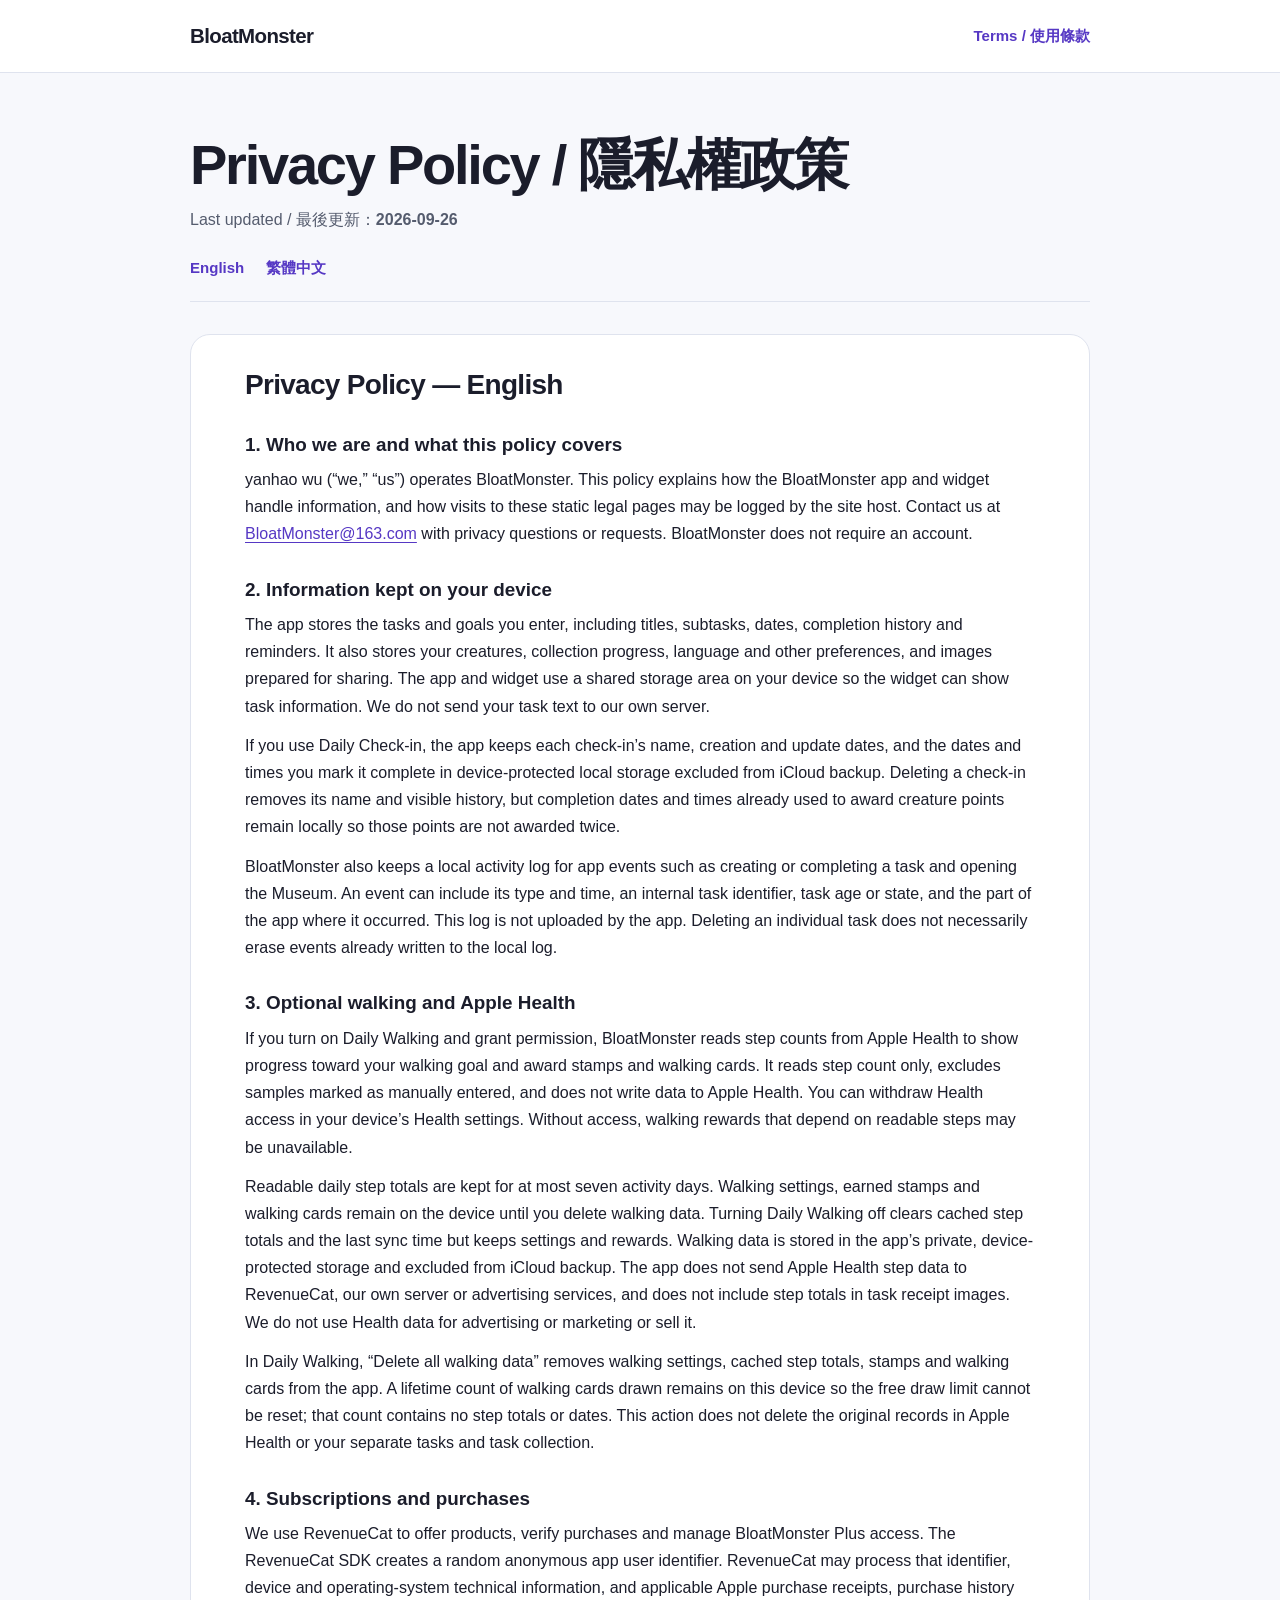
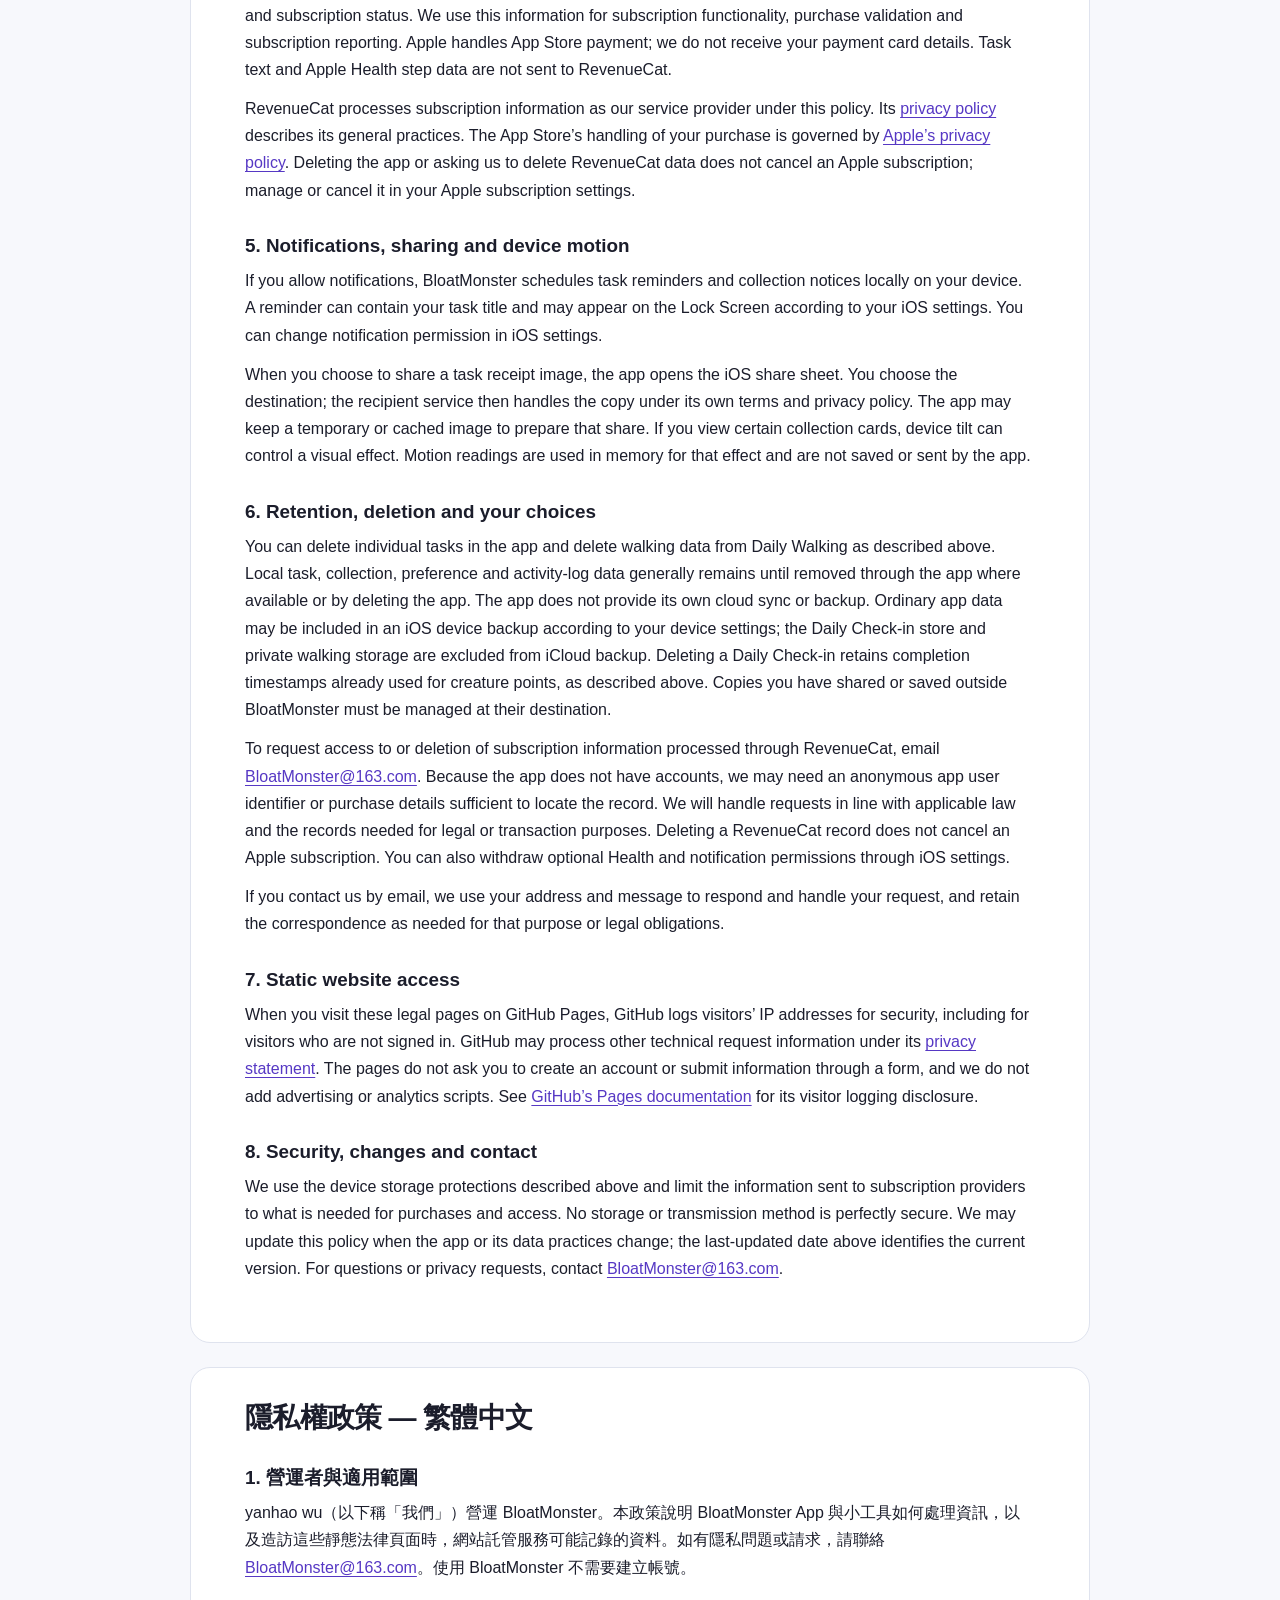
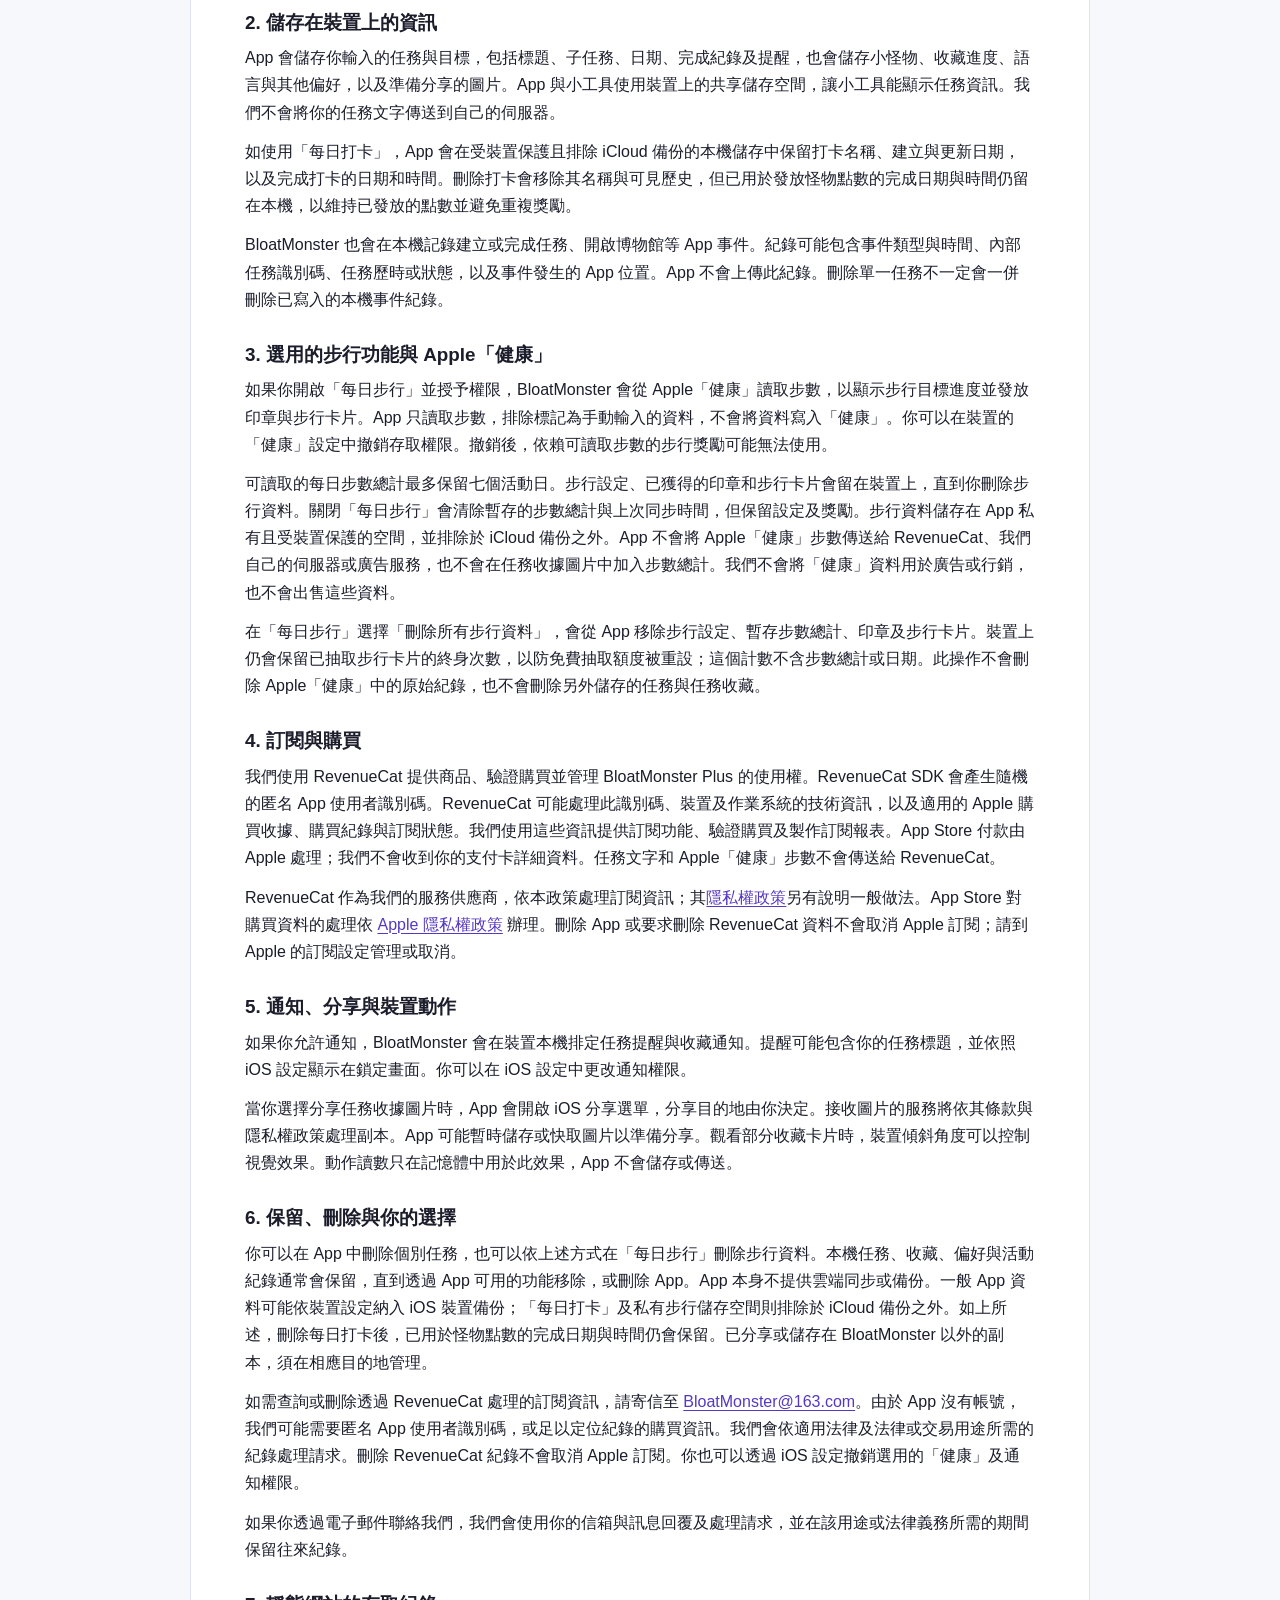
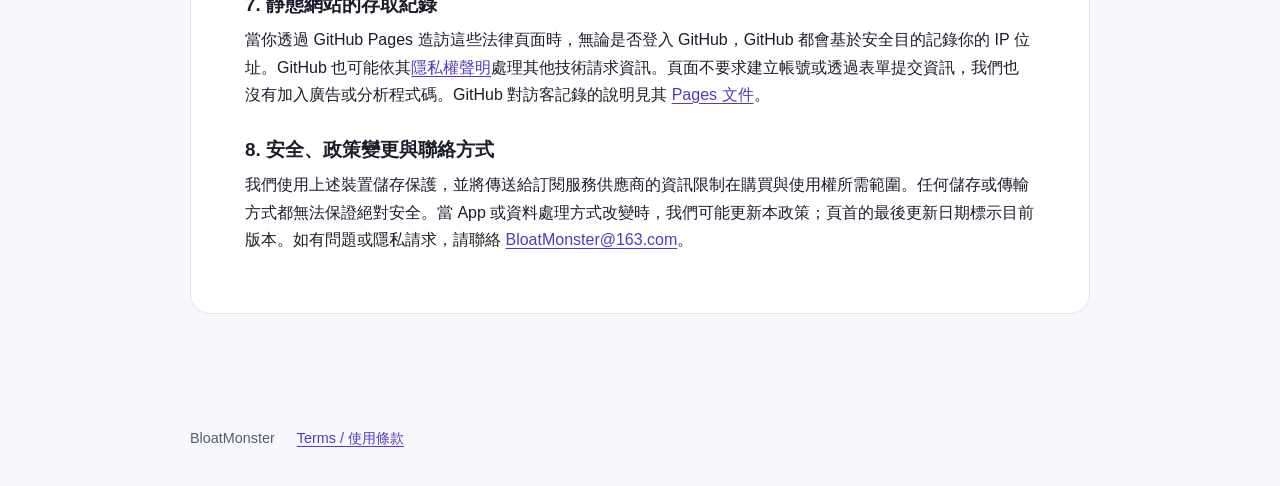
==== commit 36f29ce2: "Remove redundant home links from legal pages" ====
--- a/privacy/index.html
+++ b/privacy/index.html
@@ -12,7 +12,6 @@
     <div class="shell header-inner">
       <a class="brand" href="../">BloatMonster</a>
       <nav class="site-nav" aria-label="Site navigation">
-        <a href="../">Home / 首頁</a>
         <a href="../terms/">Terms / 使用條款</a>
       </nav>
     </div>
@@ -135,7 +134,6 @@
 
   <footer class="site-footer shell">
     <span>BloatMonster</span>
-    <a href="../">Home / 首頁</a>
     <a href="../terms/">Terms / 使用條款</a>
   </footer>
 </body>
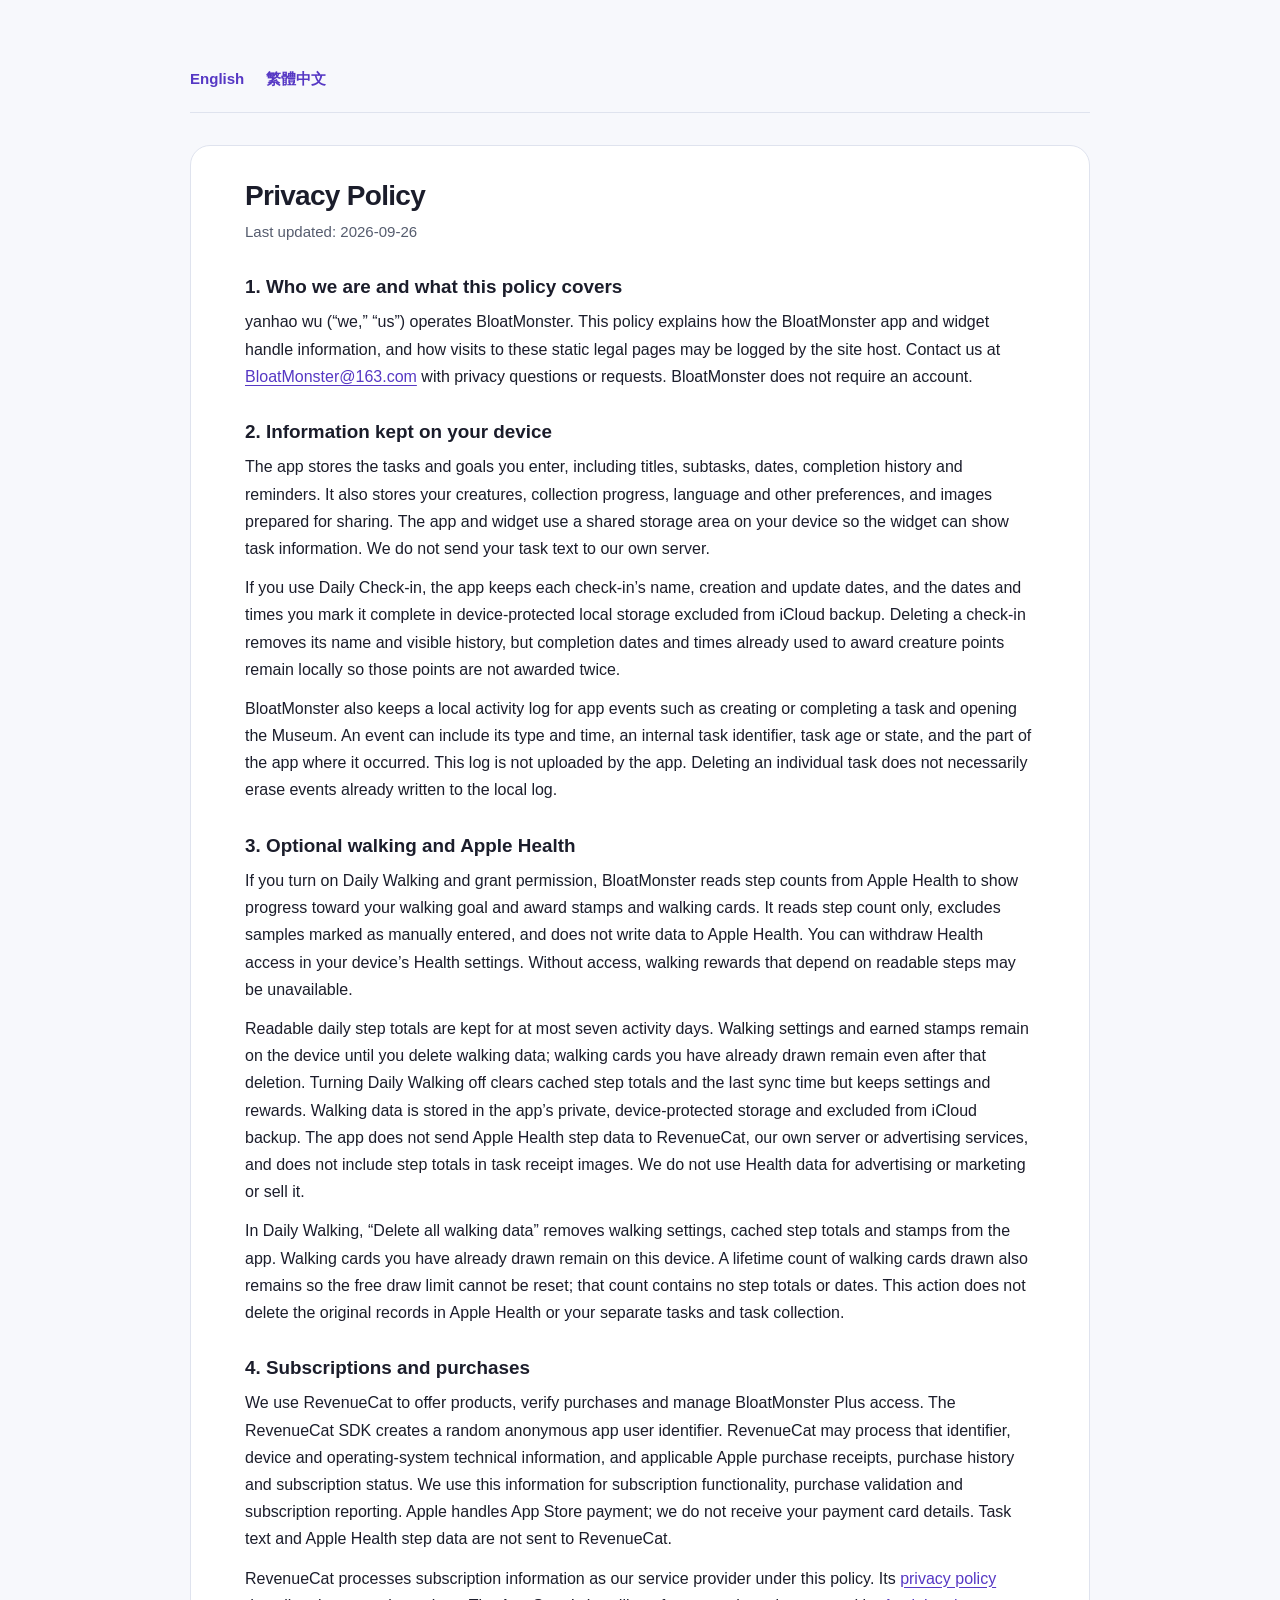
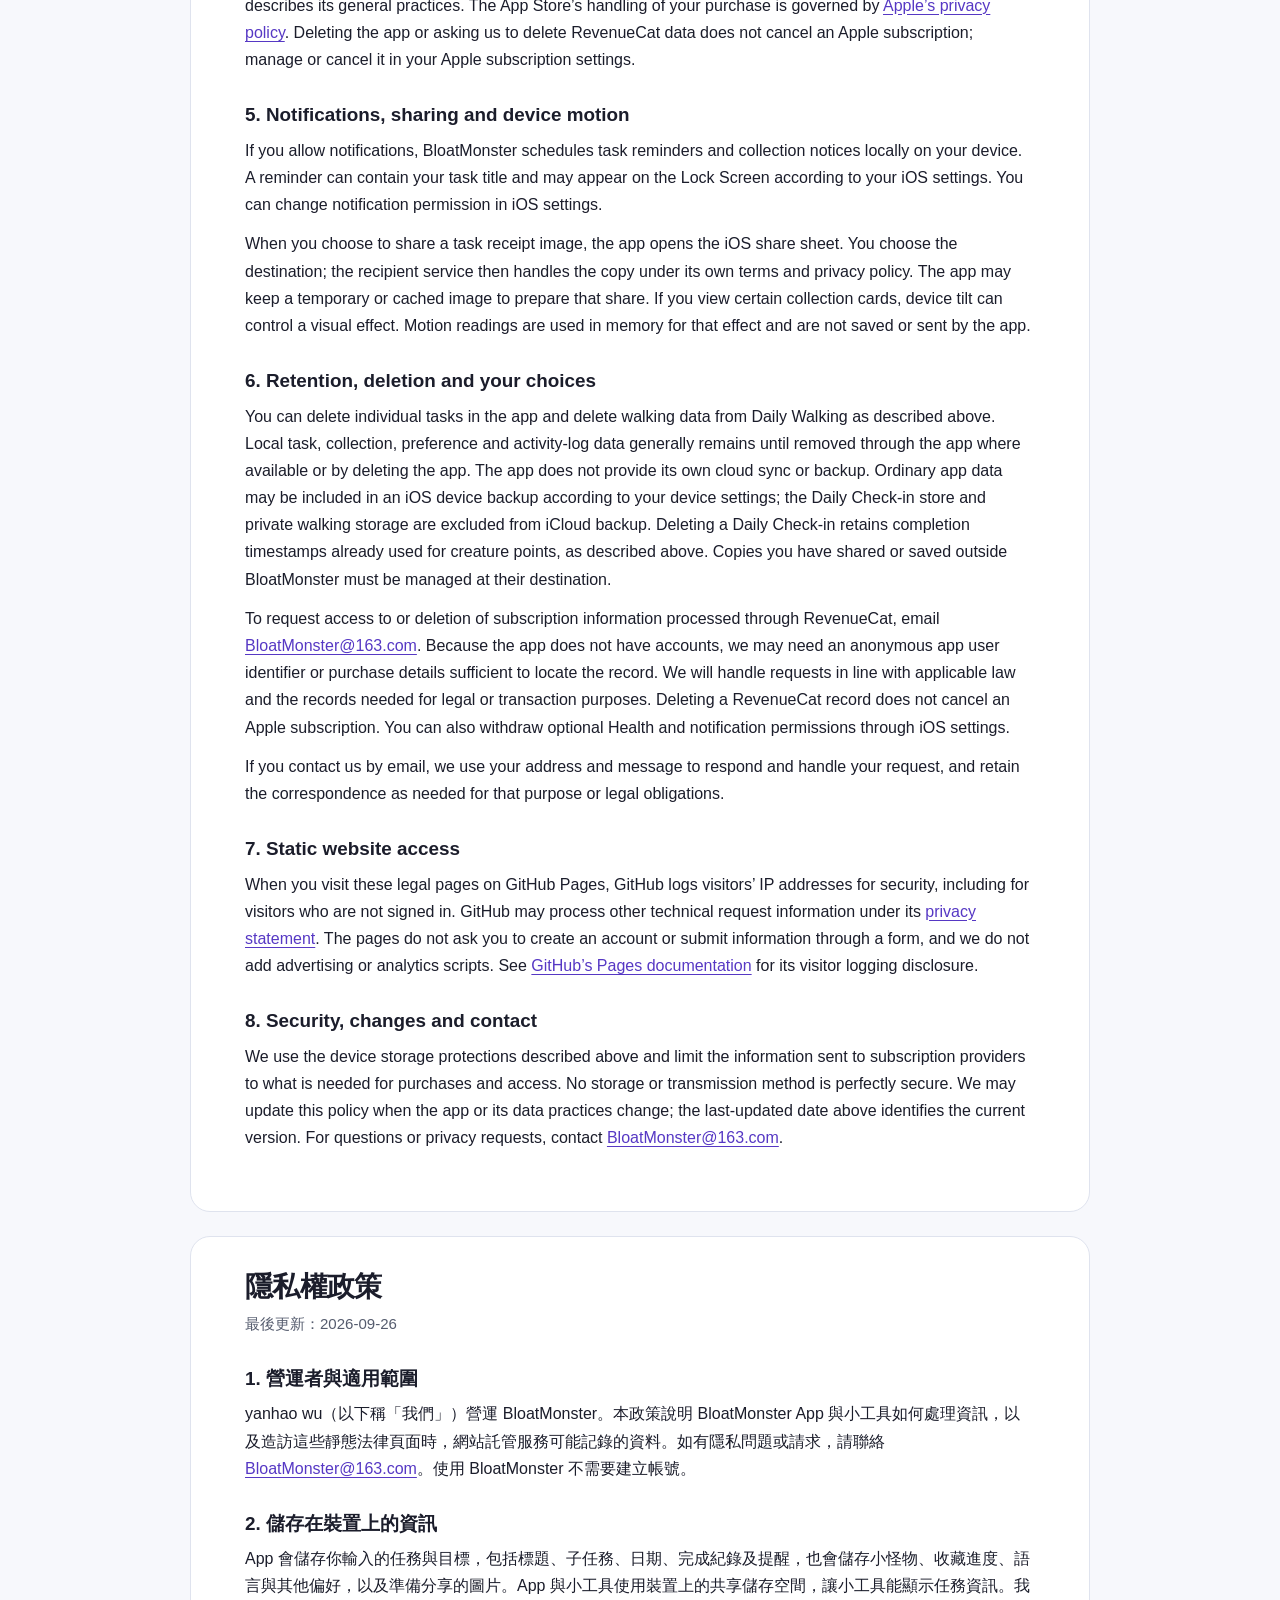
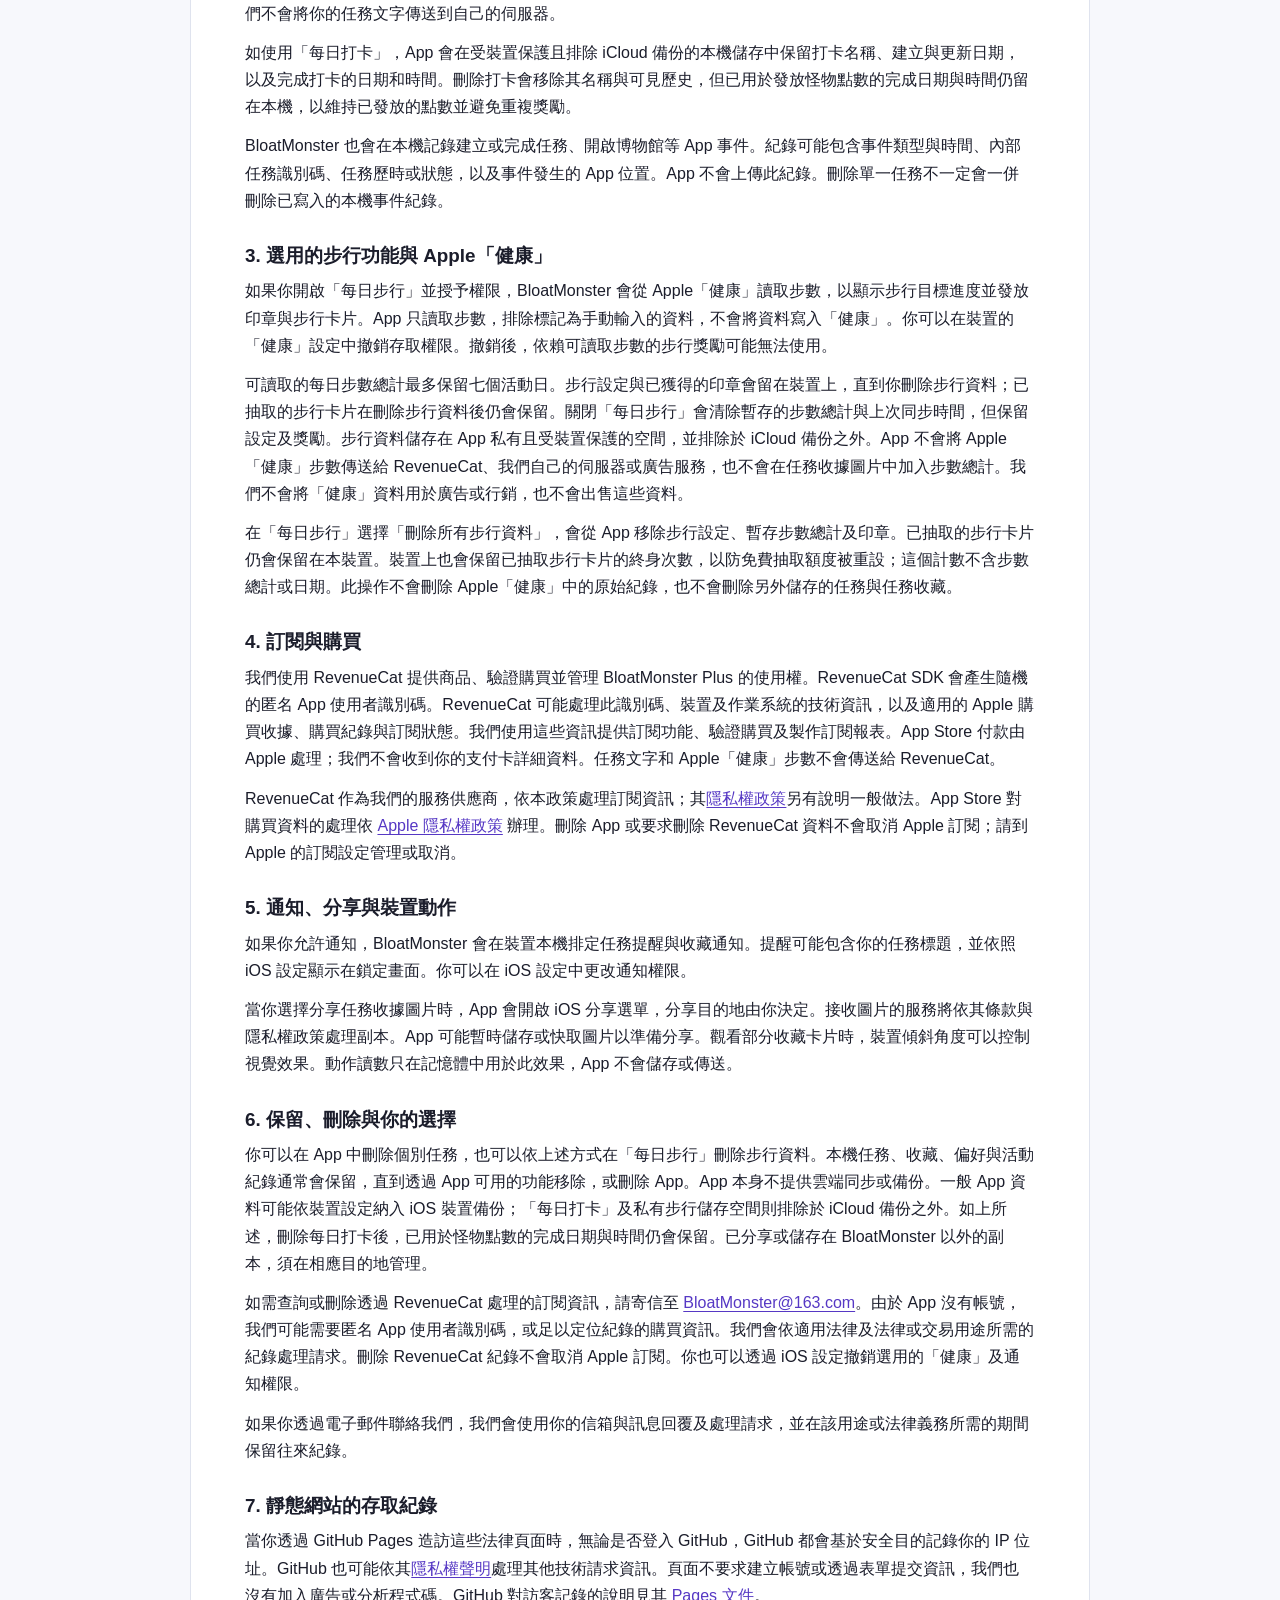
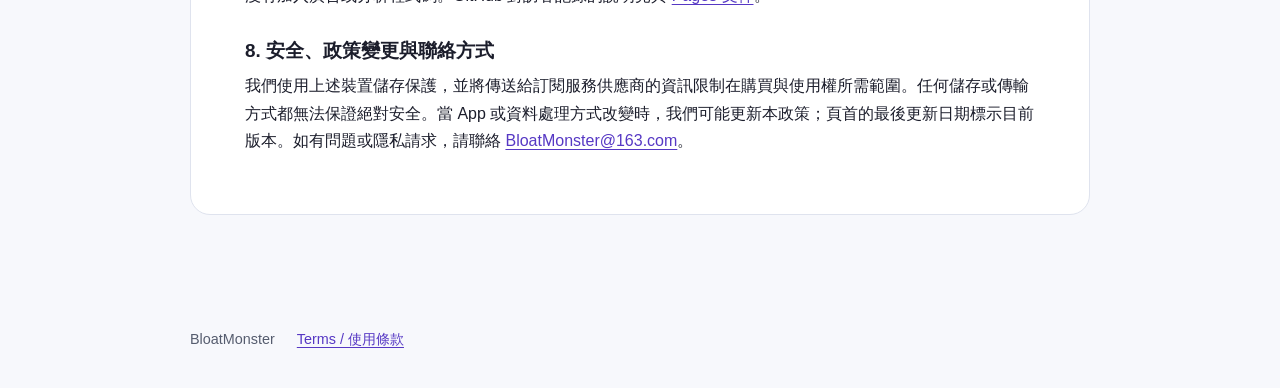
==== commit d5e88851: "will not remove walking cards" ====
--- a/privacy/index.html
+++ b/privacy/index.html
@@ -8,125 +8,114 @@
   <link rel="stylesheet" href="../assets/site.css">
 </head>
 <body>
-  <header class="site-header">
-    <div class="shell header-inner">
-      <a class="brand" href="../">BloatMonster</a>
-      <nav class="site-nav" aria-label="Site navigation">
-        <a href="../terms/">Terms / 使用條款</a>
-      </nav>
-    </div>
-  </header>
-
   <main class="shell legal-main">
-    <div class="document-intro">
-      <h1>Privacy Policy <span lang="zh-Hant">/ 隱私權政策</span></h1>
-      <p>Last updated / 最後更新：<strong>2026-09-26</strong></p>
-      <nav class="language-nav" aria-label="Choose a language / 選擇語言">
-        <a href="#english">English</a>
-        <a href="#zh-hant" lang="zh-Hant">繁體中文</a>
-      </nav>
-    </div>
+    <nav class="language-nav" aria-label="Choose a language / 選擇語言">
+      <a href="#english">English</a>
+      <a href="#zh-hant" lang="zh-Hant">繁體中文</a>
+    </nav>
 
     <article class="legal-document" id="english" lang="en" aria-labelledby="english-title">
-      <h2 id="english-title">Privacy Policy — English</h2>
+      <h1 id="english-title">Privacy Policy</h1>
+      <p class="document-meta">Last updated: 2026-09-26</p>
 
       <section class="legal-section">
-        <h3>1. Who we are and what this policy covers</h3>
+        <h2>1. Who we are and what this policy covers</h2>
         <p>yanhao wu (“we,” “us”) operates BloatMonster. This policy explains how the BloatMonster app and widget handle information, and how visits to these static legal pages may be logged by the site host. Contact us at <a href="mailto:BloatMonster@163.com">BloatMonster@163.com</a> with privacy questions or requests. BloatMonster does not require an account.</p>
       </section>
 
       <section class="legal-section">
-        <h3>2. Information kept on your device</h3>
+        <h2>2. Information kept on your device</h2>
         <p>The app stores the tasks and goals you enter, including titles, subtasks, dates, completion history and reminders. It also stores your creatures, collection progress, language and other preferences, and images prepared for sharing. The app and widget use a shared storage area on your device so the widget can show task information. We do not send your task text to our own server.</p>
         <p>If you use Daily Check-in, the app keeps each check-in’s name, creation and update dates, and the dates and times you mark it complete in device-protected local storage excluded from iCloud backup. Deleting a check-in removes its name and visible history, but completion dates and times already used to award creature points remain locally so those points are not awarded twice.</p>
         <p>BloatMonster also keeps a local activity log for app events such as creating or completing a task and opening the Museum. An event can include its type and time, an internal task identifier, task age or state, and the part of the app where it occurred. This log is not uploaded by the app. Deleting an individual task does not necessarily erase events already written to the local log.</p>
       </section>
 
       <section class="legal-section">
-        <h3>3. Optional walking and Apple Health</h3>
+        <h2>3. Optional walking and Apple Health</h2>
         <p>If you turn on Daily Walking and grant permission, BloatMonster reads step counts from Apple Health to show progress toward your walking goal and award stamps and walking cards. It reads step count only, excludes samples marked as manually entered, and does not write data to Apple Health. You can withdraw Health access in your device’s Health settings. Without access, walking rewards that depend on readable steps may be unavailable.</p>
-        <p>Readable daily step totals are kept for at most seven activity days. Walking settings, earned stamps and walking cards remain on the device until you delete walking data. Turning Daily Walking off clears cached step totals and the last sync time but keeps settings and rewards. Walking data is stored in the app’s private, device-protected storage and excluded from iCloud backup. The app does not send Apple Health step data to RevenueCat, our own server or advertising services, and does not include step totals in task receipt images. We do not use Health data for advertising or marketing or sell it.</p>
-        <p>In Daily Walking, “Delete all walking data” removes walking settings, cached step totals, stamps and walking cards from the app. A lifetime count of walking cards drawn remains on this device so the free draw limit cannot be reset; that count contains no step totals or dates. This action does not delete the original records in Apple Health or your separate tasks and task collection.</p>
+        <p>Readable daily step totals are kept for at most seven activity days. Walking settings and earned stamps remain on the device until you delete walking data; walking cards you have already drawn remain even after that deletion. Turning Daily Walking off clears cached step totals and the last sync time but keeps settings and rewards. Walking data is stored in the app’s private, device-protected storage and excluded from iCloud backup. The app does not send Apple Health step data to RevenueCat, our own server or advertising services, and does not include step totals in task receipt images. We do not use Health data for advertising or marketing or sell it.</p>
+        <p>In Daily Walking, “Delete all walking data” removes walking settings, cached step totals and stamps from the app. Walking cards you have already drawn remain on this device. A lifetime count of walking cards drawn also remains so the free draw limit cannot be reset; that count contains no step totals or dates. This action does not delete the original records in Apple Health or your separate tasks and task collection.</p>
       </section>
 
       <section class="legal-section">
-        <h3>4. Subscriptions and purchases</h3>
+        <h2>4. Subscriptions and purchases</h2>
         <p>We use RevenueCat to offer products, verify purchases and manage BloatMonster Plus access. The RevenueCat SDK creates a random anonymous app user identifier. RevenueCat may process that identifier, device and operating-system technical information, and applicable Apple purchase receipts, purchase history and subscription status. We use this information for subscription functionality, purchase validation and subscription reporting. Apple handles App Store payment; we do not receive your payment card details. Task text and Apple Health step data are not sent to RevenueCat.</p>
         <p>RevenueCat processes subscription information as our service provider under this policy. Its <a href="https://www.revenuecat.com/privacy">privacy policy</a> describes its general practices. The App Store’s handling of your purchase is governed by <a href="https://www.apple.com/legal/privacy/">Apple’s privacy policy</a>. Deleting the app or asking us to delete RevenueCat data does not cancel an Apple subscription; manage or cancel it in your Apple subscription settings.</p>
       </section>
 
       <section class="legal-section">
-        <h3>5. Notifications, sharing and device motion</h3>
+        <h2>5. Notifications, sharing and device motion</h2>
         <p>If you allow notifications, BloatMonster schedules task reminders and collection notices locally on your device. A reminder can contain your task title and may appear on the Lock Screen according to your iOS settings. You can change notification permission in iOS settings.</p>
         <p>When you choose to share a task receipt image, the app opens the iOS share sheet. You choose the destination; the recipient service then handles the copy under its own terms and privacy policy. The app may keep a temporary or cached image to prepare that share. If you view certain collection cards, device tilt can control a visual effect. Motion readings are used in memory for that effect and are not saved or sent by the app.</p>
       </section>
 
       <section class="legal-section">
-        <h3>6. Retention, deletion and your choices</h3>
+        <h2>6. Retention, deletion and your choices</h2>
         <p>You can delete individual tasks in the app and delete walking data from Daily Walking as described above. Local task, collection, preference and activity-log data generally remains until removed through the app where available or by deleting the app. The app does not provide its own cloud sync or backup. Ordinary app data may be included in an iOS device backup according to your device settings; the Daily Check-in store and private walking storage are excluded from iCloud backup. Deleting a Daily Check-in retains completion timestamps already used for creature points, as described above. Copies you have shared or saved outside BloatMonster must be managed at their destination.</p>
         <p>To request access to or deletion of subscription information processed through RevenueCat, email <a href="mailto:BloatMonster@163.com">BloatMonster@163.com</a>. Because the app does not have accounts, we may need an anonymous app user identifier or purchase details sufficient to locate the record. We will handle requests in line with applicable law and the records needed for legal or transaction purposes. Deleting a RevenueCat record does not cancel an Apple subscription. You can also withdraw optional Health and notification permissions through iOS settings.</p>
         <p>If you contact us by email, we use your address and message to respond and handle your request, and retain the correspondence as needed for that purpose or legal obligations.</p>
       </section>
 
       <section class="legal-section">
-        <h3>7. Static website access</h3>
+        <h2>7. Static website access</h2>
         <p>When you visit these legal pages on GitHub Pages, GitHub logs visitors’ IP addresses for security, including for visitors who are not signed in. GitHub may process other technical request information under its <a href="https://docs.github.com/en/site-policy/privacy-policies/github-general-privacy-statement">privacy statement</a>. The pages do not ask you to create an account or submit information through a form, and we do not add advertising or analytics scripts. See <a href="https://docs.github.com/en/pages/getting-started-with-github-pages/what-is-github-pages">GitHub’s Pages documentation</a> for its visitor logging disclosure.</p>
       </section>
 
       <section class="legal-section">
-        <h3>8. Security, changes and contact</h3>
+        <h2>8. Security, changes and contact</h2>
         <p>We use the device storage protections described above and limit the information sent to subscription providers to what is needed for purchases and access. No storage or transmission method is perfectly secure. We may update this policy when the app or its data practices change; the last-updated date above identifies the current version. For questions or privacy requests, contact <a href="mailto:BloatMonster@163.com">BloatMonster@163.com</a>.</p>
       </section>
     </article>
 
     <article class="legal-document" id="zh-hant" lang="zh-Hant" aria-labelledby="zh-title">
-      <h2 id="zh-title">隱私權政策 — 繁體中文</h2>
+      <h1 id="zh-title">隱私權政策</h1>
+      <p class="document-meta">最後更新：2026-09-26</p>
 
       <section class="legal-section">
-        <h3>1. 營運者與適用範圍</h3>
+        <h2>1. 營運者與適用範圍</h2>
         <p>yanhao wu（以下稱「我們」）營運 BloatMonster。本政策說明 BloatMonster App 與小工具如何處理資訊，以及造訪這些靜態法律頁面時，網站託管服務可能記錄的資料。如有隱私問題或請求，請聯絡 <a href="mailto:BloatMonster@163.com">BloatMonster@163.com</a>。使用 BloatMonster 不需要建立帳號。</p>
       </section>
 
       <section class="legal-section">
-        <h3>2. 儲存在裝置上的資訊</h3>
+        <h2>2. 儲存在裝置上的資訊</h2>
         <p>App 會儲存你輸入的任務與目標，包括標題、子任務、日期、完成紀錄及提醒，也會儲存小怪物、收藏進度、語言與其他偏好，以及準備分享的圖片。App 與小工具使用裝置上的共享儲存空間，讓小工具能顯示任務資訊。我們不會將你的任務文字傳送到自己的伺服器。</p>
         <p>如使用「每日打卡」，App 會在受裝置保護且排除 iCloud 備份的本機儲存中保留打卡名稱、建立與更新日期，以及完成打卡的日期和時間。刪除打卡會移除其名稱與可見歷史，但已用於發放怪物點數的完成日期與時間仍留在本機，以維持已發放的點數並避免重複獎勵。</p>
         <p>BloatMonster 也會在本機記錄建立或完成任務、開啟博物館等 App 事件。紀錄可能包含事件類型與時間、內部任務識別碼、任務歷時或狀態，以及事件發生的 App 位置。App 不會上傳此紀錄。刪除單一任務不一定會一併刪除已寫入的本機事件紀錄。</p>
       </section>
 
       <section class="legal-section">
-        <h3>3. 選用的步行功能與 Apple「健康」</h3>
+        <h2>3. 選用的步行功能與 Apple「健康」</h2>
         <p>如果你開啟「每日步行」並授予權限，BloatMonster 會從 Apple「健康」讀取步數，以顯示步行目標進度並發放印章與步行卡片。App 只讀取步數，排除標記為手動輸入的資料，不會將資料寫入「健康」。你可以在裝置的「健康」設定中撤銷存取權限。撤銷後，依賴可讀取步數的步行獎勵可能無法使用。</p>
-        <p>可讀取的每日步數總計最多保留七個活動日。步行設定、已獲得的印章和步行卡片會留在裝置上，直到你刪除步行資料。關閉「每日步行」會清除暫存的步數總計與上次同步時間，但保留設定及獎勵。步行資料儲存在 App 私有且受裝置保護的空間，並排除於 iCloud 備份之外。App 不會將 Apple「健康」步數傳送給 RevenueCat、我們自己的伺服器或廣告服務，也不會在任務收據圖片中加入步數總計。我們不會將「健康」資料用於廣告或行銷，也不會出售這些資料。</p>
-        <p>在「每日步行」選擇「刪除所有步行資料」，會從 App 移除步行設定、暫存步數總計、印章及步行卡片。裝置上仍會保留已抽取步行卡片的終身次數，以防免費抽取額度被重設；這個計數不含步數總計或日期。此操作不會刪除 Apple「健康」中的原始紀錄，也不會刪除另外儲存的任務與任務收藏。</p>
+        <p>可讀取的每日步數總計最多保留七個活動日。步行設定與已獲得的印章會留在裝置上，直到你刪除步行資料；已抽取的步行卡片在刪除步行資料後仍會保留。關閉「每日步行」會清除暫存的步數總計與上次同步時間，但保留設定及獎勵。步行資料儲存在 App 私有且受裝置保護的空間，並排除於 iCloud 備份之外。App 不會將 Apple「健康」步數傳送給 RevenueCat、我們自己的伺服器或廣告服務，也不會在任務收據圖片中加入步數總計。我們不會將「健康」資料用於廣告或行銷，也不會出售這些資料。</p>
+        <p>在「每日步行」選擇「刪除所有步行資料」，會從 App 移除步行設定、暫存步數總計及印章。已抽取的步行卡片仍會保留在本裝置。裝置上也會保留已抽取步行卡片的終身次數，以防免費抽取額度被重設；這個計數不含步數總計或日期。此操作不會刪除 Apple「健康」中的原始紀錄，也不會刪除另外儲存的任務與任務收藏。</p>
       </section>
 
       <section class="legal-section">
-        <h3>4. 訂閱與購買</h3>
+        <h2>4. 訂閱與購買</h2>
         <p>我們使用 RevenueCat 提供商品、驗證購買並管理 BloatMonster Plus 的使用權。RevenueCat SDK 會產生隨機的匿名 App 使用者識別碼。RevenueCat 可能處理此識別碼、裝置及作業系統的技術資訊，以及適用的 Apple 購買收據、購買紀錄與訂閱狀態。我們使用這些資訊提供訂閱功能、驗證購買及製作訂閱報表。App Store 付款由 Apple 處理；我們不會收到你的支付卡詳細資料。任務文字和 Apple「健康」步數不會傳送給 RevenueCat。</p>
         <p>RevenueCat 作為我們的服務供應商，依本政策處理訂閱資訊；其<a href="https://www.revenuecat.com/privacy">隱私權政策</a>另有說明一般做法。App Store 對購買資料的處理依 <a href="https://www.apple.com/legal/privacy/">Apple 隱私權政策</a> 辦理。刪除 App 或要求刪除 RevenueCat 資料不會取消 Apple 訂閱；請到 Apple 的訂閱設定管理或取消。</p>
       </section>
 
       <section class="legal-section">
-        <h3>5. 通知、分享與裝置動作</h3>
+        <h2>5. 通知、分享與裝置動作</h2>
         <p>如果你允許通知，BloatMonster 會在裝置本機排定任務提醒與收藏通知。提醒可能包含你的任務標題，並依照 iOS 設定顯示在鎖定畫面。你可以在 iOS 設定中更改通知權限。</p>
         <p>當你選擇分享任務收據圖片時，App 會開啟 iOS 分享選單，分享目的地由你決定。接收圖片的服務將依其條款與隱私權政策處理副本。App 可能暫時儲存或快取圖片以準備分享。觀看部分收藏卡片時，裝置傾斜角度可以控制視覺效果。動作讀數只在記憶體中用於此效果，App 不會儲存或傳送。</p>
       </section>
 
       <section class="legal-section">
-        <h3>6. 保留、刪除與你的選擇</h3>
+        <h2>6. 保留、刪除與你的選擇</h2>
         <p>你可以在 App 中刪除個別任務，也可以依上述方式在「每日步行」刪除步行資料。本機任務、收藏、偏好與活動紀錄通常會保留，直到透過 App 可用的功能移除，或刪除 App。App 本身不提供雲端同步或備份。一般 App 資料可能依裝置設定納入 iOS 裝置備份；「每日打卡」及私有步行儲存空間則排除於 iCloud 備份之外。如上所述，刪除每日打卡後，已用於怪物點數的完成日期與時間仍會保留。已分享或儲存在 BloatMonster 以外的副本，須在相應目的地管理。</p>
         <p>如需查詢或刪除透過 RevenueCat 處理的訂閱資訊，請寄信至 <a href="mailto:BloatMonster@163.com">BloatMonster@163.com</a>。由於 App 沒有帳號，我們可能需要匿名 App 使用者識別碼，或足以定位紀錄的購買資訊。我們會依適用法律及法律或交易用途所需的紀錄處理請求。刪除 RevenueCat 紀錄不會取消 Apple 訂閱。你也可以透過 iOS 設定撤銷選用的「健康」及通知權限。</p>
         <p>如果你透過電子郵件聯絡我們，我們會使用你的信箱與訊息回覆及處理請求，並在該用途或法律義務所需的期間保留往來紀錄。</p>
       </section>
 
       <section class="legal-section">
-        <h3>7. 靜態網站的存取紀錄</h3>
+        <h2>7. 靜態網站的存取紀錄</h2>
         <p>當你透過 GitHub Pages 造訪這些法律頁面時，無論是否登入 GitHub，GitHub 都會基於安全目的記錄你的 IP 位址。GitHub 也可能依其<a href="https://docs.github.com/en/site-policy/privacy-policies/github-general-privacy-statement">隱私權聲明</a>處理其他技術請求資訊。頁面不要求建立帳號或透過表單提交資訊，我們也沒有加入廣告或分析程式碼。GitHub 對訪客記錄的說明見其 <a href="https://docs.github.com/en/pages/getting-started-with-github-pages/what-is-github-pages">Pages 文件</a>。</p>
       </section>
 
       <section class="legal-section">
-        <h3>8. 安全、政策變更與聯絡方式</h3>
+        <h2>8. 安全、政策變更與聯絡方式</h2>
         <p>我們使用上述裝置儲存保護，並將傳送給訂閱服務供應商的資訊限制在購買與使用權所需範圍。任何儲存或傳輸方式都無法保證絕對安全。當 App 或資料處理方式改變時，我們可能更新本政策；頁首的最後更新日期標示目前版本。如有問題或隱私請求，請聯絡 <a href="mailto:BloatMonster@163.com">BloatMonster@163.com</a>。</p>
       </section>
     </article>
--- a/assets/site.css
+++ b/assets/site.css
@@ -91,17 +91,6 @@
 .document-link:hover { border-color: var(--accent); }
 .document-link span[lang] { color: var(--muted); }
 .legal-main { padding-block: 44px 88px; }
-.document-intro { margin-bottom: 30px; }
-.document-intro h1 {
-  margin: 15px 0 8px;
-  font-size: clamp(2.15rem, 6vw, 3.5rem);
-  line-height: 1.18;
-  letter-spacing: -0.04em;
-}
-.document-intro > p {
-  margin: 5px 0;
-  color: var(--muted);
-}
 .language-nav {
   margin-top: 22px;
   padding-bottom: 20px;
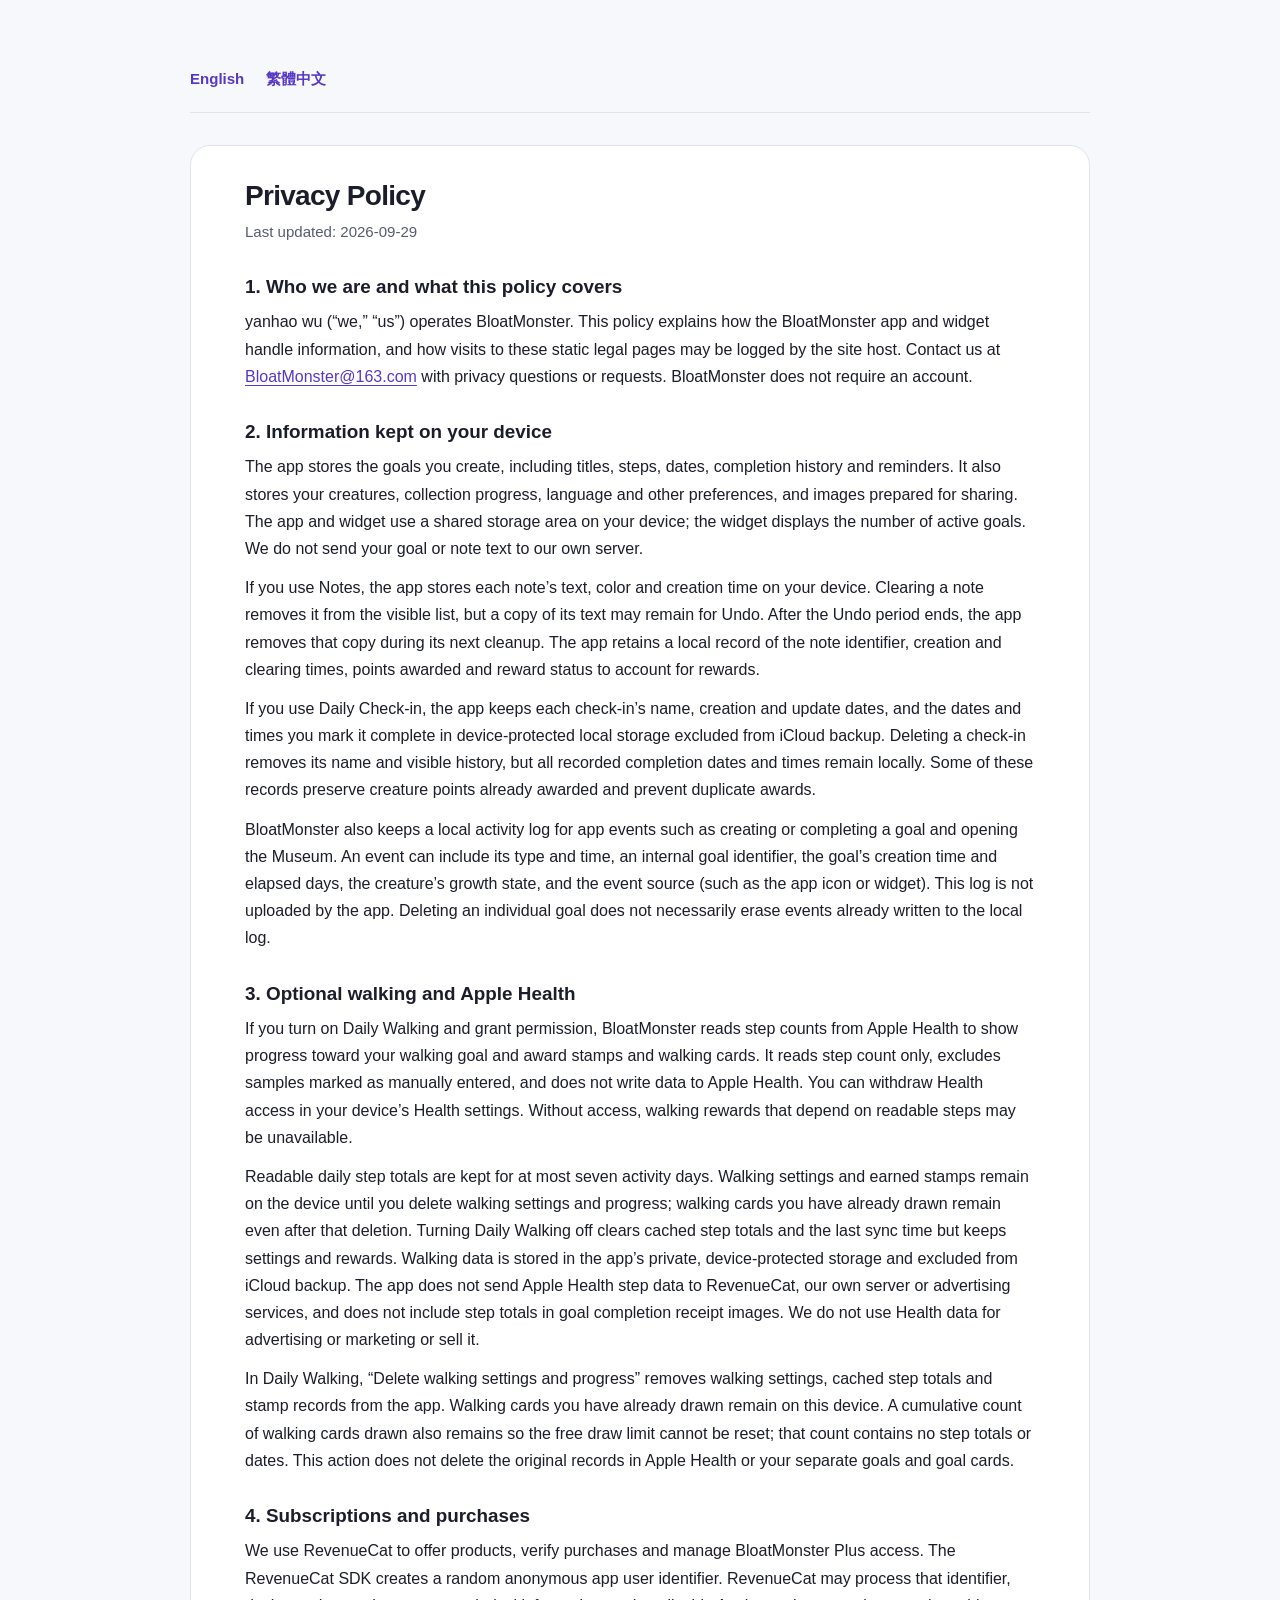
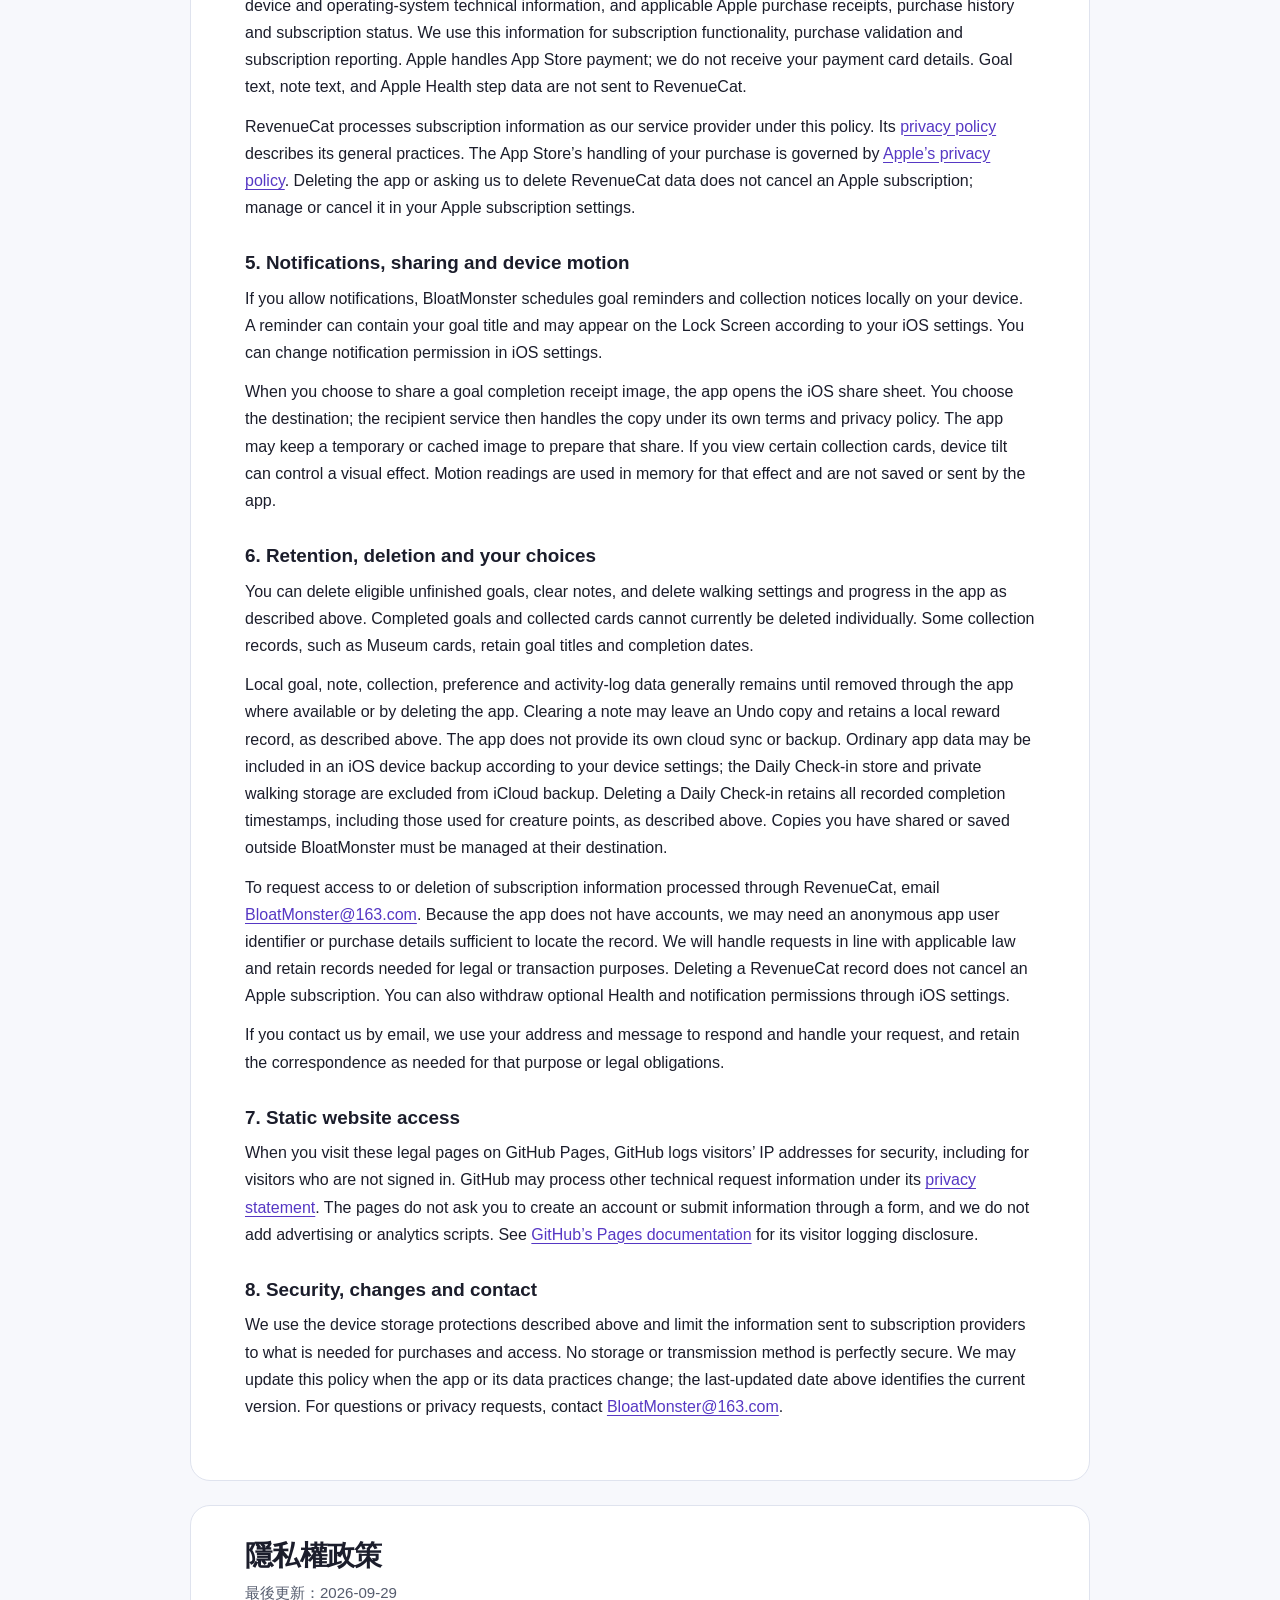
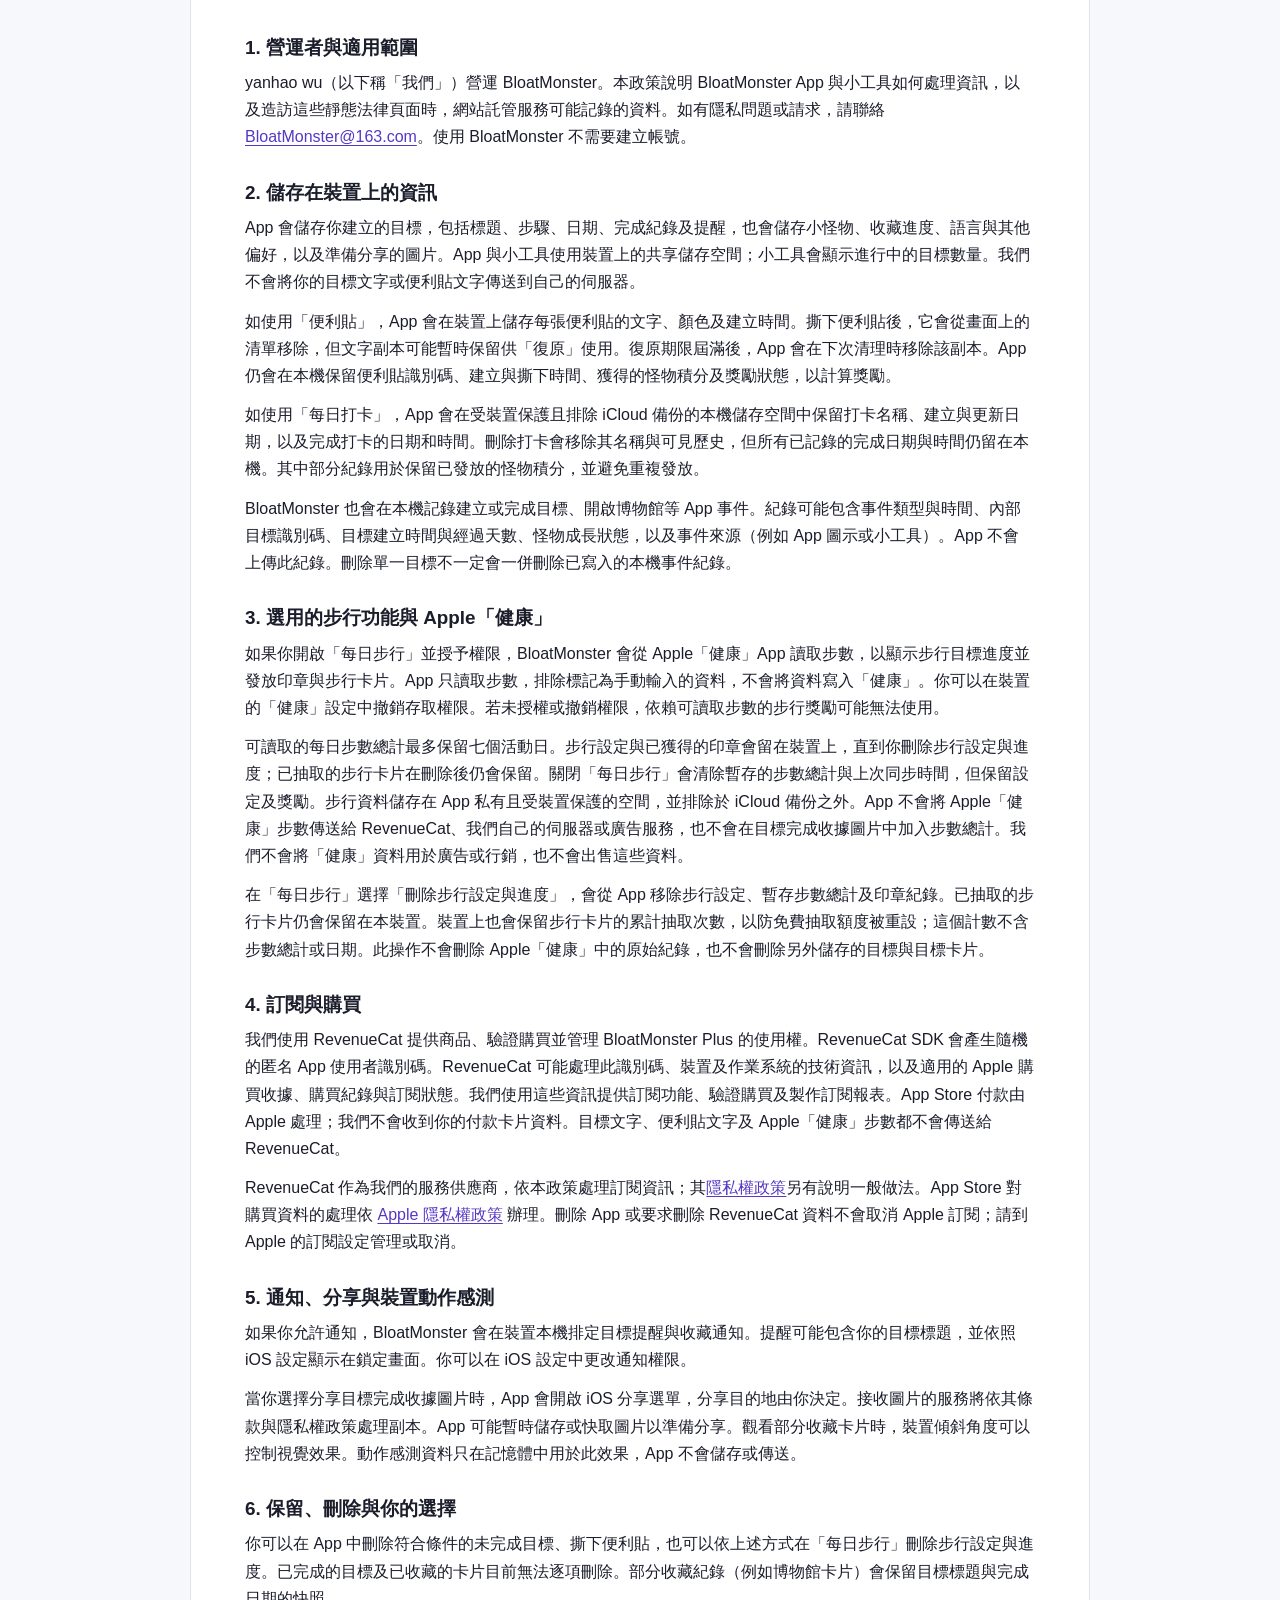
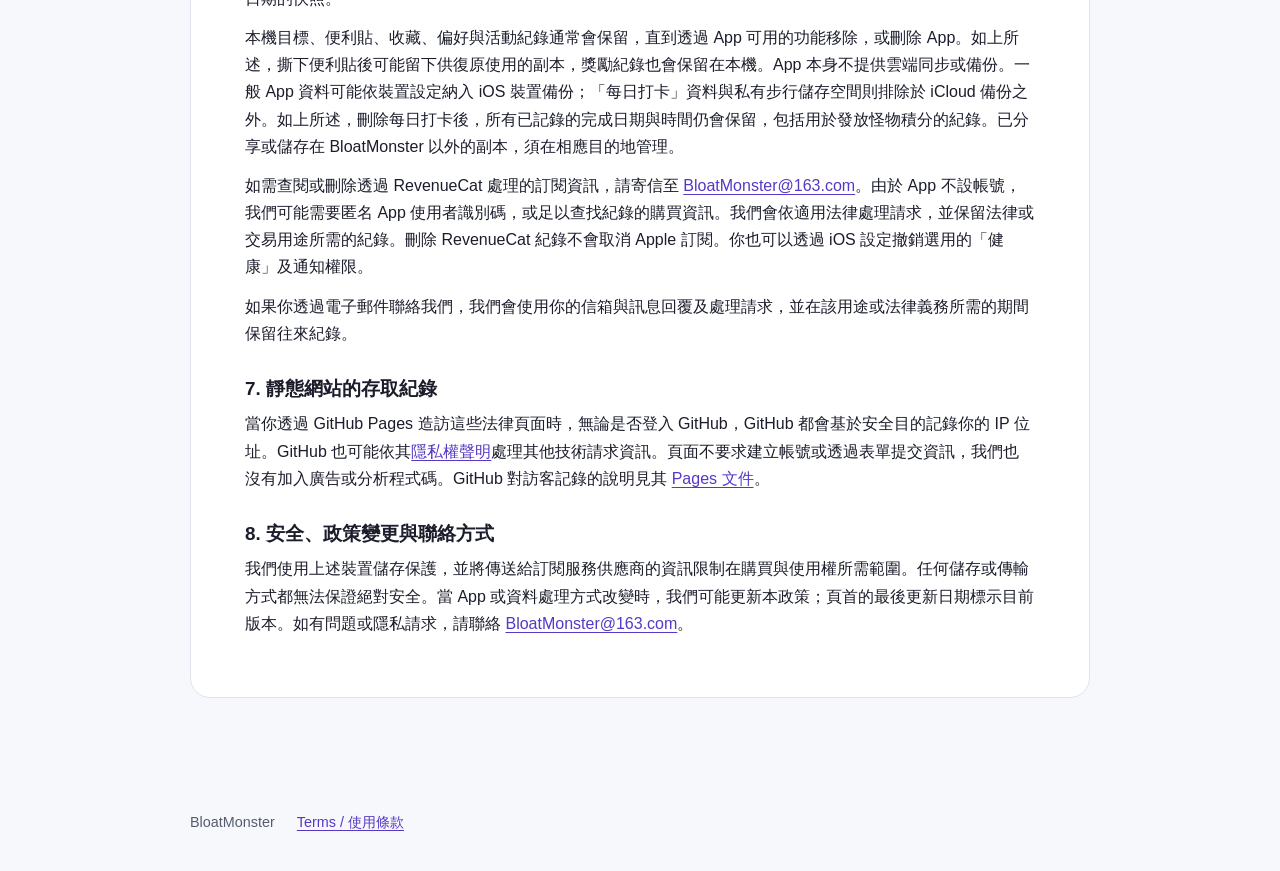
==== commit 2201f9f2: "udpate" ====
--- a/privacy/index.html
+++ b/privacy/index.html
@@ -16,7 +16,7 @@
 
     <article class="legal-document" id="english" lang="en" aria-labelledby="english-title">
       <h1 id="english-title">Privacy Policy</h1>
-      <p class="document-meta">Last updated: 2026-09-26</p>
+      <p class="document-meta">Last updated: 2026-09-29</p>
 
       <section class="legal-section">
         <h2>1. Who we are and what this policy covers</h2>
@@ -25,34 +25,36 @@
 
       <section class="legal-section">
         <h2>2. Information kept on your device</h2>
-        <p>The app stores the tasks and goals you enter, including titles, subtasks, dates, completion history and reminders. It also stores your creatures, collection progress, language and other preferences, and images prepared for sharing. The app and widget use a shared storage area on your device so the widget can show task information. We do not send your task text to our own server.</p>
-        <p>If you use Daily Check-in, the app keeps each check-in’s name, creation and update dates, and the dates and times you mark it complete in device-protected local storage excluded from iCloud backup. Deleting a check-in removes its name and visible history, but completion dates and times already used to award creature points remain locally so those points are not awarded twice.</p>
-        <p>BloatMonster also keeps a local activity log for app events such as creating or completing a task and opening the Museum. An event can include its type and time, an internal task identifier, task age or state, and the part of the app where it occurred. This log is not uploaded by the app. Deleting an individual task does not necessarily erase events already written to the local log.</p>
+        <p>The app stores the goals you create, including titles, steps, dates, completion history and reminders. It also stores your creatures, collection progress, language and other preferences, and images prepared for sharing. The app and widget use a shared storage area on your device; the widget displays the number of active goals. We do not send your goal or note text to our own server.</p>
+        <p>If you use Notes, the app stores each note’s text, color and creation time on your device. Clearing a note removes it from the visible list, but a copy of its text may remain for Undo. After the Undo period ends, the app removes that copy during its next cleanup. The app retains a local record of the note identifier, creation and clearing times, points awarded and reward status to account for rewards.</p>
+        <p>If you use Daily Check-in, the app keeps each check-in’s name, creation and update dates, and the dates and times you mark it complete in device-protected local storage excluded from iCloud backup. Deleting a check-in removes its name and visible history, but all recorded completion dates and times remain locally. Some of these records preserve creature points already awarded and prevent duplicate awards.</p>
+        <p>BloatMonster also keeps a local activity log for app events such as creating or completing a goal and opening the Museum. An event can include its type and time, an internal goal identifier, the goal’s creation time and elapsed days, the creature’s growth state, and the event source (such as the app icon or widget). This log is not uploaded by the app. Deleting an individual goal does not necessarily erase events already written to the local log.</p>
       </section>
 
       <section class="legal-section">
         <h2>3. Optional walking and Apple Health</h2>
         <p>If you turn on Daily Walking and grant permission, BloatMonster reads step counts from Apple Health to show progress toward your walking goal and award stamps and walking cards. It reads step count only, excludes samples marked as manually entered, and does not write data to Apple Health. You can withdraw Health access in your device’s Health settings. Without access, walking rewards that depend on readable steps may be unavailable.</p>
-        <p>Readable daily step totals are kept for at most seven activity days. Walking settings and earned stamps remain on the device until you delete walking data; walking cards you have already drawn remain even after that deletion. Turning Daily Walking off clears cached step totals and the last sync time but keeps settings and rewards. Walking data is stored in the app’s private, device-protected storage and excluded from iCloud backup. The app does not send Apple Health step data to RevenueCat, our own server or advertising services, and does not include step totals in task receipt images. We do not use Health data for advertising or marketing or sell it.</p>
-        <p>In Daily Walking, “Delete all walking data” removes walking settings, cached step totals and stamps from the app. Walking cards you have already drawn remain on this device. A lifetime count of walking cards drawn also remains so the free draw limit cannot be reset; that count contains no step totals or dates. This action does not delete the original records in Apple Health or your separate tasks and task collection.</p>
+        <p>Readable daily step totals are kept for at most seven activity days. Walking settings and earned stamps remain on the device until you delete walking settings and progress; walking cards you have already drawn remain even after that deletion. Turning Daily Walking off clears cached step totals and the last sync time but keeps settings and rewards. Walking data is stored in the app’s private, device-protected storage and excluded from iCloud backup. The app does not send Apple Health step data to RevenueCat, our own server or advertising services, and does not include step totals in goal completion receipt images. We do not use Health data for advertising or marketing or sell it.</p>
+        <p>In Daily Walking, “Delete walking settings and progress” removes walking settings, cached step totals and stamp records from the app. Walking cards you have already drawn remain on this device. A cumulative count of walking cards drawn also remains so the free draw limit cannot be reset; that count contains no step totals or dates. This action does not delete the original records in Apple Health or your separate goals and goal cards.</p>
       </section>
 
       <section class="legal-section">
         <h2>4. Subscriptions and purchases</h2>
-        <p>We use RevenueCat to offer products, verify purchases and manage BloatMonster Plus access. The RevenueCat SDK creates a random anonymous app user identifier. RevenueCat may process that identifier, device and operating-system technical information, and applicable Apple purchase receipts, purchase history and subscription status. We use this information for subscription functionality, purchase validation and subscription reporting. Apple handles App Store payment; we do not receive your payment card details. Task text and Apple Health step data are not sent to RevenueCat.</p>
+        <p>We use RevenueCat to offer products, verify purchases and manage BloatMonster Plus access. The RevenueCat SDK creates a random anonymous app user identifier. RevenueCat may process that identifier, device and operating-system technical information, and applicable Apple purchase receipts, purchase history and subscription status. We use this information for subscription functionality, purchase validation and subscription reporting. Apple handles App Store payment; we do not receive your payment card details. Goal text, note text, and Apple Health step data are not sent to RevenueCat.</p>
         <p>RevenueCat processes subscription information as our service provider under this policy. Its <a href="https://www.revenuecat.com/privacy">privacy policy</a> describes its general practices. The App Store’s handling of your purchase is governed by <a href="https://www.apple.com/legal/privacy/">Apple’s privacy policy</a>. Deleting the app or asking us to delete RevenueCat data does not cancel an Apple subscription; manage or cancel it in your Apple subscription settings.</p>
       </section>
 
       <section class="legal-section">
         <h2>5. Notifications, sharing and device motion</h2>
-        <p>If you allow notifications, BloatMonster schedules task reminders and collection notices locally on your device. A reminder can contain your task title and may appear on the Lock Screen according to your iOS settings. You can change notification permission in iOS settings.</p>
-        <p>When you choose to share a task receipt image, the app opens the iOS share sheet. You choose the destination; the recipient service then handles the copy under its own terms and privacy policy. The app may keep a temporary or cached image to prepare that share. If you view certain collection cards, device tilt can control a visual effect. Motion readings are used in memory for that effect and are not saved or sent by the app.</p>
+        <p>If you allow notifications, BloatMonster schedules goal reminders and collection notices locally on your device. A reminder can contain your goal title and may appear on the Lock Screen according to your iOS settings. You can change notification permission in iOS settings.</p>
+        <p>When you choose to share a goal completion receipt image, the app opens the iOS share sheet. You choose the destination; the recipient service then handles the copy under its own terms and privacy policy. The app may keep a temporary or cached image to prepare that share. If you view certain collection cards, device tilt can control a visual effect. Motion readings are used in memory for that effect and are not saved or sent by the app.</p>
       </section>
 
       <section class="legal-section">
         <h2>6. Retention, deletion and your choices</h2>
-        <p>You can delete individual tasks in the app and delete walking data from Daily Walking as described above. Local task, collection, preference and activity-log data generally remains until removed through the app where available or by deleting the app. The app does not provide its own cloud sync or backup. Ordinary app data may be included in an iOS device backup according to your device settings; the Daily Check-in store and private walking storage are excluded from iCloud backup. Deleting a Daily Check-in retains completion timestamps already used for creature points, as described above. Copies you have shared or saved outside BloatMonster must be managed at their destination.</p>
-        <p>To request access to or deletion of subscription information processed through RevenueCat, email <a href="mailto:BloatMonster@163.com">BloatMonster@163.com</a>. Because the app does not have accounts, we may need an anonymous app user identifier or purchase details sufficient to locate the record. We will handle requests in line with applicable law and the records needed for legal or transaction purposes. Deleting a RevenueCat record does not cancel an Apple subscription. You can also withdraw optional Health and notification permissions through iOS settings.</p>
+        <p>You can delete eligible unfinished goals, clear notes, and delete walking settings and progress in the app as described above. Completed goals and collected cards cannot currently be deleted individually. Some collection records, such as Museum cards, retain goal titles and completion dates.</p>
+        <p>Local goal, note, collection, preference and activity-log data generally remains until removed through the app where available or by deleting the app. Clearing a note may leave an Undo copy and retains a local reward record, as described above. The app does not provide its own cloud sync or backup. Ordinary app data may be included in an iOS device backup according to your device settings; the Daily Check-in store and private walking storage are excluded from iCloud backup. Deleting a Daily Check-in retains all recorded completion timestamps, including those used for creature points, as described above. Copies you have shared or saved outside BloatMonster must be managed at their destination.</p>
+        <p>To request access to or deletion of subscription information processed through RevenueCat, email <a href="mailto:BloatMonster@163.com">BloatMonster@163.com</a>. Because the app does not have accounts, we may need an anonymous app user identifier or purchase details sufficient to locate the record. We will handle requests in line with applicable law and retain records needed for legal or transaction purposes. Deleting a RevenueCat record does not cancel an Apple subscription. You can also withdraw optional Health and notification permissions through iOS settings.</p>
         <p>If you contact us by email, we use your address and message to respond and handle your request, and retain the correspondence as needed for that purpose or legal obligations.</p>
       </section>
 
@@ -69,7 +71,7 @@
 
     <article class="legal-document" id="zh-hant" lang="zh-Hant" aria-labelledby="zh-title">
       <h1 id="zh-title">隱私權政策</h1>
-      <p class="document-meta">最後更新：2026-09-26</p>
+      <p class="document-meta">最後更新：2026-09-29</p>
 
       <section class="legal-section">
         <h2>1. 營運者與適用範圍</h2>
@@ -78,34 +80,36 @@
 
       <section class="legal-section">
         <h2>2. 儲存在裝置上的資訊</h2>
-        <p>App 會儲存你輸入的任務與目標，包括標題、子任務、日期、完成紀錄及提醒，也會儲存小怪物、收藏進度、語言與其他偏好，以及準備分享的圖片。App 與小工具使用裝置上的共享儲存空間，讓小工具能顯示任務資訊。我們不會將你的任務文字傳送到自己的伺服器。</p>
-        <p>如使用「每日打卡」，App 會在受裝置保護且排除 iCloud 備份的本機儲存中保留打卡名稱、建立與更新日期，以及完成打卡的日期和時間。刪除打卡會移除其名稱與可見歷史，但已用於發放怪物點數的完成日期與時間仍留在本機，以維持已發放的點數並避免重複獎勵。</p>
-        <p>BloatMonster 也會在本機記錄建立或完成任務、開啟博物館等 App 事件。紀錄可能包含事件類型與時間、內部任務識別碼、任務歷時或狀態，以及事件發生的 App 位置。App 不會上傳此紀錄。刪除單一任務不一定會一併刪除已寫入的本機事件紀錄。</p>
+        <p>App 會儲存你建立的目標，包括標題、步驟、日期、完成紀錄及提醒，也會儲存小怪物、收藏進度、語言與其他偏好，以及準備分享的圖片。App 與小工具使用裝置上的共享儲存空間；小工具會顯示進行中的目標數量。我們不會將你的目標文字或便利貼文字傳送到自己的伺服器。</p>
+        <p>如使用「便利貼」，App 會在裝置上儲存每張便利貼的文字、顏色及建立時間。撕下便利貼後，它會從畫面上的清單移除，但文字副本可能暫時保留供「復原」使用。復原期限屆滿後，App 會在下次清理時移除該副本。App 仍會在本機保留便利貼識別碼、建立與撕下時間、獲得的怪物積分及獎勵狀態，以計算獎勵。</p>
+        <p>如使用「每日打卡」，App 會在受裝置保護且排除 iCloud 備份的本機儲存空間中保留打卡名稱、建立與更新日期，以及完成打卡的日期和時間。刪除打卡會移除其名稱與可見歷史，但所有已記錄的完成日期與時間仍留在本機。其中部分紀錄用於保留已發放的怪物積分，並避免重複發放。</p>
+        <p>BloatMonster 也會在本機記錄建立或完成目標、開啟博物館等 App 事件。紀錄可能包含事件類型與時間、內部目標識別碼、目標建立時間與經過天數、怪物成長狀態，以及事件來源（例如 App 圖示或小工具）。App 不會上傳此紀錄。刪除單一目標不一定會一併刪除已寫入的本機事件紀錄。</p>
       </section>
 
       <section class="legal-section">
         <h2>3. 選用的步行功能與 Apple「健康」</h2>
-        <p>如果你開啟「每日步行」並授予權限，BloatMonster 會從 Apple「健康」讀取步數，以顯示步行目標進度並發放印章與步行卡片。App 只讀取步數，排除標記為手動輸入的資料，不會將資料寫入「健康」。你可以在裝置的「健康」設定中撤銷存取權限。撤銷後，依賴可讀取步數的步行獎勵可能無法使用。</p>
-        <p>可讀取的每日步數總計最多保留七個活動日。步行設定與已獲得的印章會留在裝置上，直到你刪除步行資料；已抽取的步行卡片在刪除步行資料後仍會保留。關閉「每日步行」會清除暫存的步數總計與上次同步時間，但保留設定及獎勵。步行資料儲存在 App 私有且受裝置保護的空間，並排除於 iCloud 備份之外。App 不會將 Apple「健康」步數傳送給 RevenueCat、我們自己的伺服器或廣告服務，也不會在任務收據圖片中加入步數總計。我們不會將「健康」資料用於廣告或行銷，也不會出售這些資料。</p>
-        <p>在「每日步行」選擇「刪除所有步行資料」，會從 App 移除步行設定、暫存步數總計及印章。已抽取的步行卡片仍會保留在本裝置。裝置上也會保留已抽取步行卡片的終身次數，以防免費抽取額度被重設；這個計數不含步數總計或日期。此操作不會刪除 Apple「健康」中的原始紀錄，也不會刪除另外儲存的任務與任務收藏。</p>
+        <p>如果你開啟「每日步行」並授予權限，BloatMonster 會從 Apple「健康」App 讀取步數，以顯示步行目標進度並發放印章與步行卡片。App 只讀取步數，排除標記為手動輸入的資料，不會將資料寫入「健康」。你可以在裝置的「健康」設定中撤銷存取權限。若未授權或撤銷權限，依賴可讀取步數的步行獎勵可能無法使用。</p>
+        <p>可讀取的每日步數總計最多保留七個活動日。步行設定與已獲得的印章會留在裝置上，直到你刪除步行設定與進度；已抽取的步行卡片在刪除後仍會保留。關閉「每日步行」會清除暫存的步數總計與上次同步時間，但保留設定及獎勵。步行資料儲存在 App 私有且受裝置保護的空間，並排除於 iCloud 備份之外。App 不會將 Apple「健康」步數傳送給 RevenueCat、我們自己的伺服器或廣告服務，也不會在目標完成收據圖片中加入步數總計。我們不會將「健康」資料用於廣告或行銷，也不會出售這些資料。</p>
+        <p>在「每日步行」選擇「刪除步行設定與進度」，會從 App 移除步行設定、暫存步數總計及印章紀錄。已抽取的步行卡片仍會保留在本裝置。裝置上也會保留步行卡片的累計抽取次數，以防免費抽取額度被重設；這個計數不含步數總計或日期。此操作不會刪除 Apple「健康」中的原始紀錄，也不會刪除另外儲存的目標與目標卡片。</p>
       </section>
 
       <section class="legal-section">
         <h2>4. 訂閱與購買</h2>
-        <p>我們使用 RevenueCat 提供商品、驗證購買並管理 BloatMonster Plus 的使用權。RevenueCat SDK 會產生隨機的匿名 App 使用者識別碼。RevenueCat 可能處理此識別碼、裝置及作業系統的技術資訊，以及適用的 Apple 購買收據、購買紀錄與訂閱狀態。我們使用這些資訊提供訂閱功能、驗證購買及製作訂閱報表。App Store 付款由 Apple 處理；我們不會收到你的支付卡詳細資料。任務文字和 Apple「健康」步數不會傳送給 RevenueCat。</p>
+        <p>我們使用 RevenueCat 提供商品、驗證購買並管理 BloatMonster Plus 的使用權。RevenueCat SDK 會產生隨機的匿名 App 使用者識別碼。RevenueCat 可能處理此識別碼、裝置及作業系統的技術資訊，以及適用的 Apple 購買收據、購買紀錄與訂閱狀態。我們使用這些資訊提供訂閱功能、驗證購買及製作訂閱報表。App Store 付款由 Apple 處理；我們不會收到你的付款卡片資料。目標文字、便利貼文字及 Apple「健康」步數都不會傳送給 RevenueCat。</p>
         <p>RevenueCat 作為我們的服務供應商，依本政策處理訂閱資訊；其<a href="https://www.revenuecat.com/privacy">隱私權政策</a>另有說明一般做法。App Store 對購買資料的處理依 <a href="https://www.apple.com/legal/privacy/">Apple 隱私權政策</a> 辦理。刪除 App 或要求刪除 RevenueCat 資料不會取消 Apple 訂閱；請到 Apple 的訂閱設定管理或取消。</p>
       </section>
 
       <section class="legal-section">
-        <h2>5. 通知、分享與裝置動作</h2>
-        <p>如果你允許通知，BloatMonster 會在裝置本機排定任務提醒與收藏通知。提醒可能包含你的任務標題，並依照 iOS 設定顯示在鎖定畫面。你可以在 iOS 設定中更改通知權限。</p>
-        <p>當你選擇分享任務收據圖片時，App 會開啟 iOS 分享選單，分享目的地由你決定。接收圖片的服務將依其條款與隱私權政策處理副本。App 可能暫時儲存或快取圖片以準備分享。觀看部分收藏卡片時，裝置傾斜角度可以控制視覺效果。動作讀數只在記憶體中用於此效果，App 不會儲存或傳送。</p>
+        <h2>5. 通知、分享與裝置動作感測</h2>
+        <p>如果你允許通知，BloatMonster 會在裝置本機排定目標提醒與收藏通知。提醒可能包含你的目標標題，並依照 iOS 設定顯示在鎖定畫面。你可以在 iOS 設定中更改通知權限。</p>
+        <p>當你選擇分享目標完成收據圖片時，App 會開啟 iOS 分享選單，分享目的地由你決定。接收圖片的服務將依其條款與隱私權政策處理副本。App 可能暫時儲存或快取圖片以準備分享。觀看部分收藏卡片時，裝置傾斜角度可以控制視覺效果。動作感測資料只在記憶體中用於此效果，App 不會儲存或傳送。</p>
       </section>
 
       <section class="legal-section">
         <h2>6. 保留、刪除與你的選擇</h2>
-        <p>你可以在 App 中刪除個別任務，也可以依上述方式在「每日步行」刪除步行資料。本機任務、收藏、偏好與活動紀錄通常會保留，直到透過 App 可用的功能移除，或刪除 App。App 本身不提供雲端同步或備份。一般 App 資料可能依裝置設定納入 iOS 裝置備份；「每日打卡」及私有步行儲存空間則排除於 iCloud 備份之外。如上所述，刪除每日打卡後，已用於怪物點數的完成日期與時間仍會保留。已分享或儲存在 BloatMonster 以外的副本，須在相應目的地管理。</p>
-        <p>如需查詢或刪除透過 RevenueCat 處理的訂閱資訊，請寄信至 <a href="mailto:BloatMonster@163.com">BloatMonster@163.com</a>。由於 App 沒有帳號，我們可能需要匿名 App 使用者識別碼，或足以定位紀錄的購買資訊。我們會依適用法律及法律或交易用途所需的紀錄處理請求。刪除 RevenueCat 紀錄不會取消 Apple 訂閱。你也可以透過 iOS 設定撤銷選用的「健康」及通知權限。</p>
+        <p>你可以在 App 中刪除符合條件的未完成目標、撕下便利貼，也可以依上述方式在「每日步行」刪除步行設定與進度。已完成的目標及已收藏的卡片目前無法逐項刪除。部分收藏紀錄（例如博物館卡片）會保留目標標題與完成日期的快照。</p>
+        <p>本機目標、便利貼、收藏、偏好與活動紀錄通常會保留，直到透過 App 可用的功能移除，或刪除 App。如上所述，撕下便利貼後可能留下供復原使用的副本，獎勵紀錄也會保留在本機。App 本身不提供雲端同步或備份。一般 App 資料可能依裝置設定納入 iOS 裝置備份；「每日打卡」資料與私有步行儲存空間則排除於 iCloud 備份之外。如上所述，刪除每日打卡後，所有已記錄的完成日期與時間仍會保留，包括用於發放怪物積分的紀錄。已分享或儲存在 BloatMonster 以外的副本，須在相應目的地管理。</p>
+        <p>如需查閱或刪除透過 RevenueCat 處理的訂閱資訊，請寄信至 <a href="mailto:BloatMonster@163.com">BloatMonster@163.com</a>。由於 App 不設帳號，我們可能需要匿名 App 使用者識別碼，或足以查找紀錄的購買資訊。我們會依適用法律處理請求，並保留法律或交易用途所需的紀錄。刪除 RevenueCat 紀錄不會取消 Apple 訂閱。你也可以透過 iOS 設定撤銷選用的「健康」及通知權限。</p>
         <p>如果你透過電子郵件聯絡我們，我們會使用你的信箱與訊息回覆及處理請求，並在該用途或法律義務所需的期間保留往來紀錄。</p>
       </section>
 
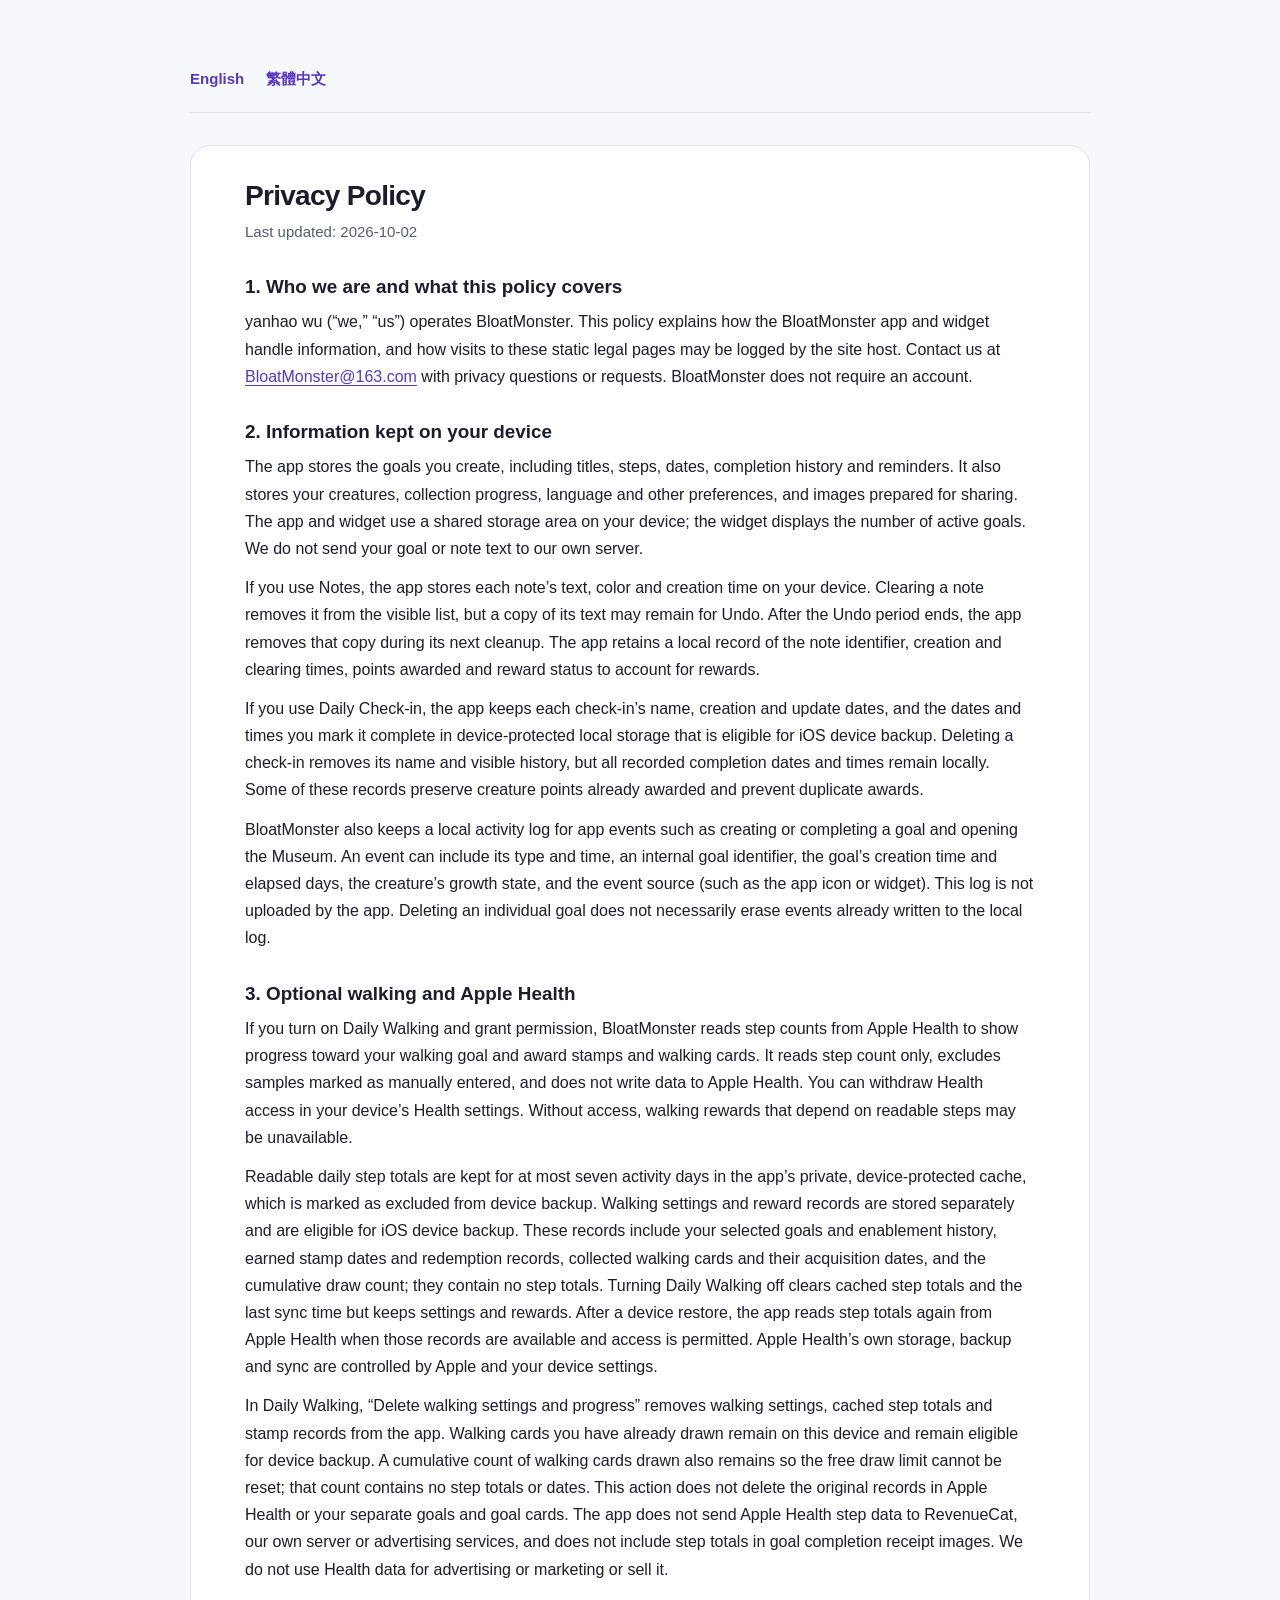
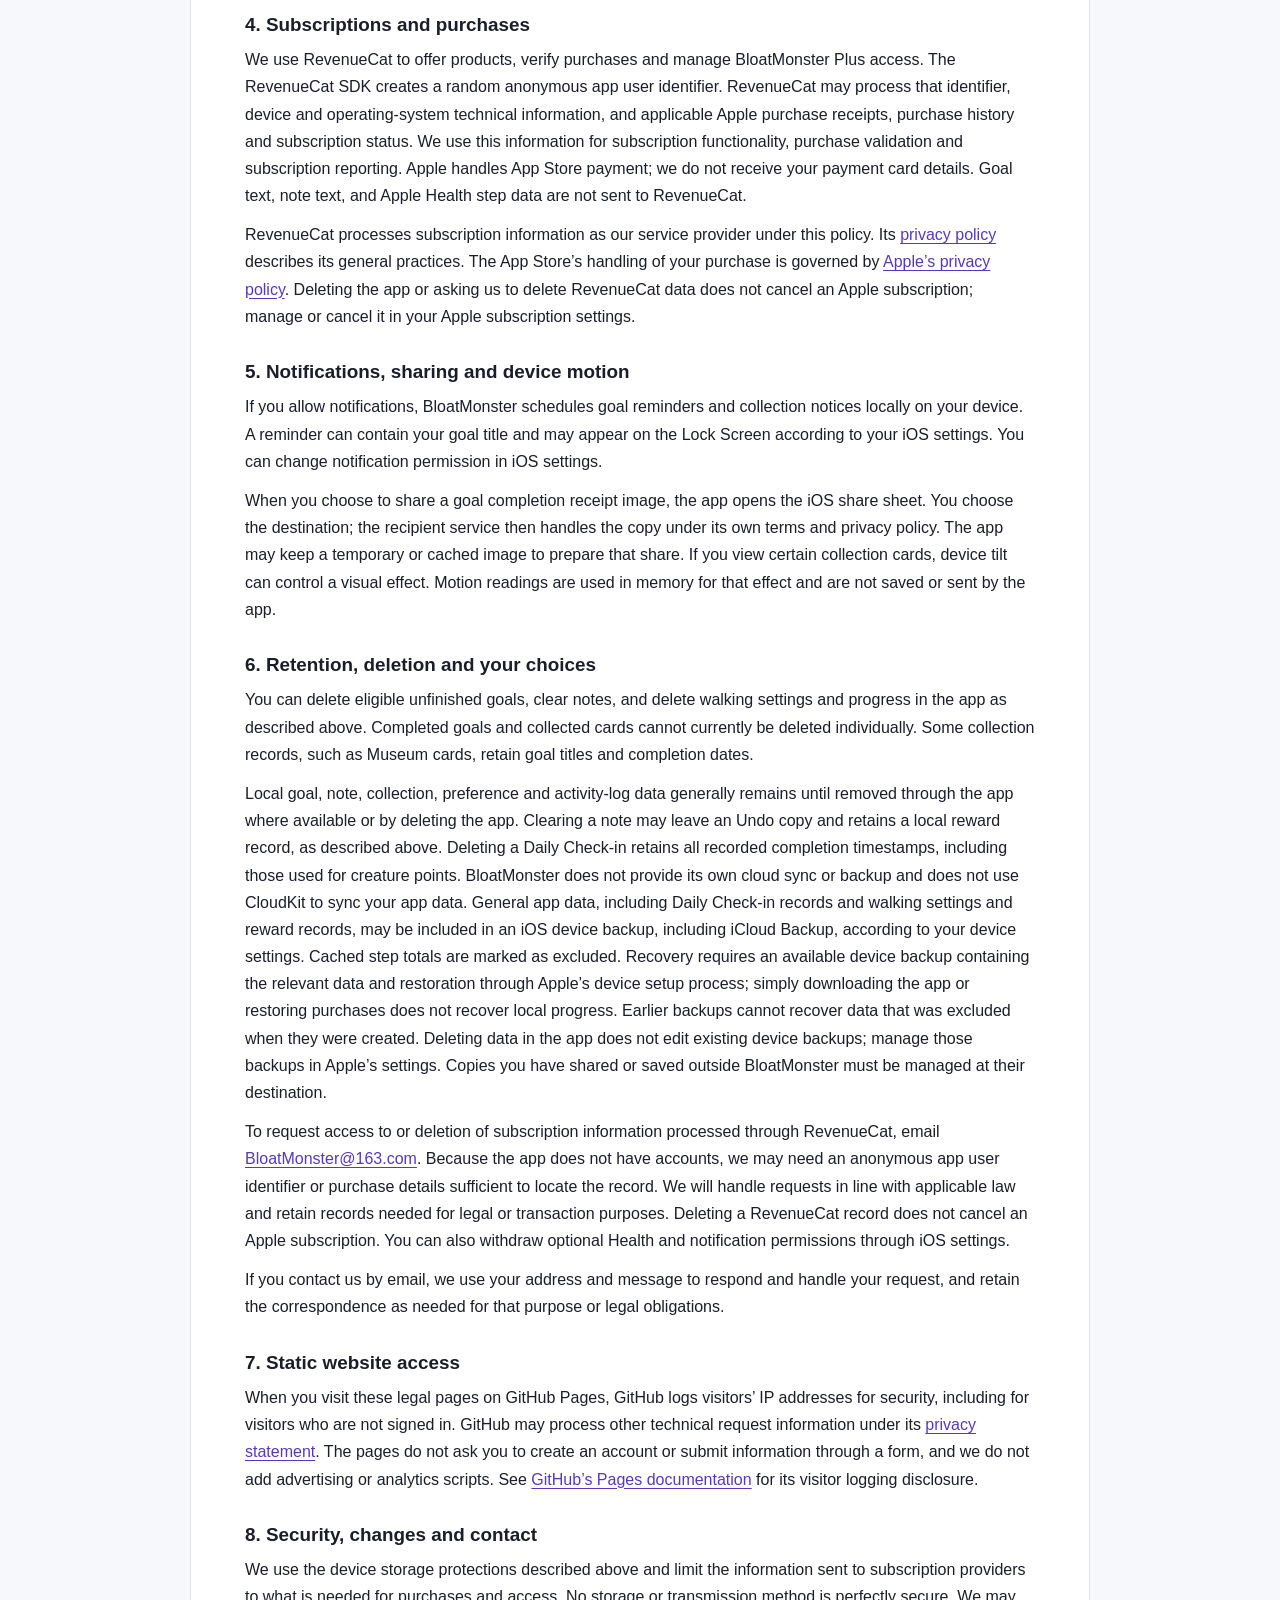
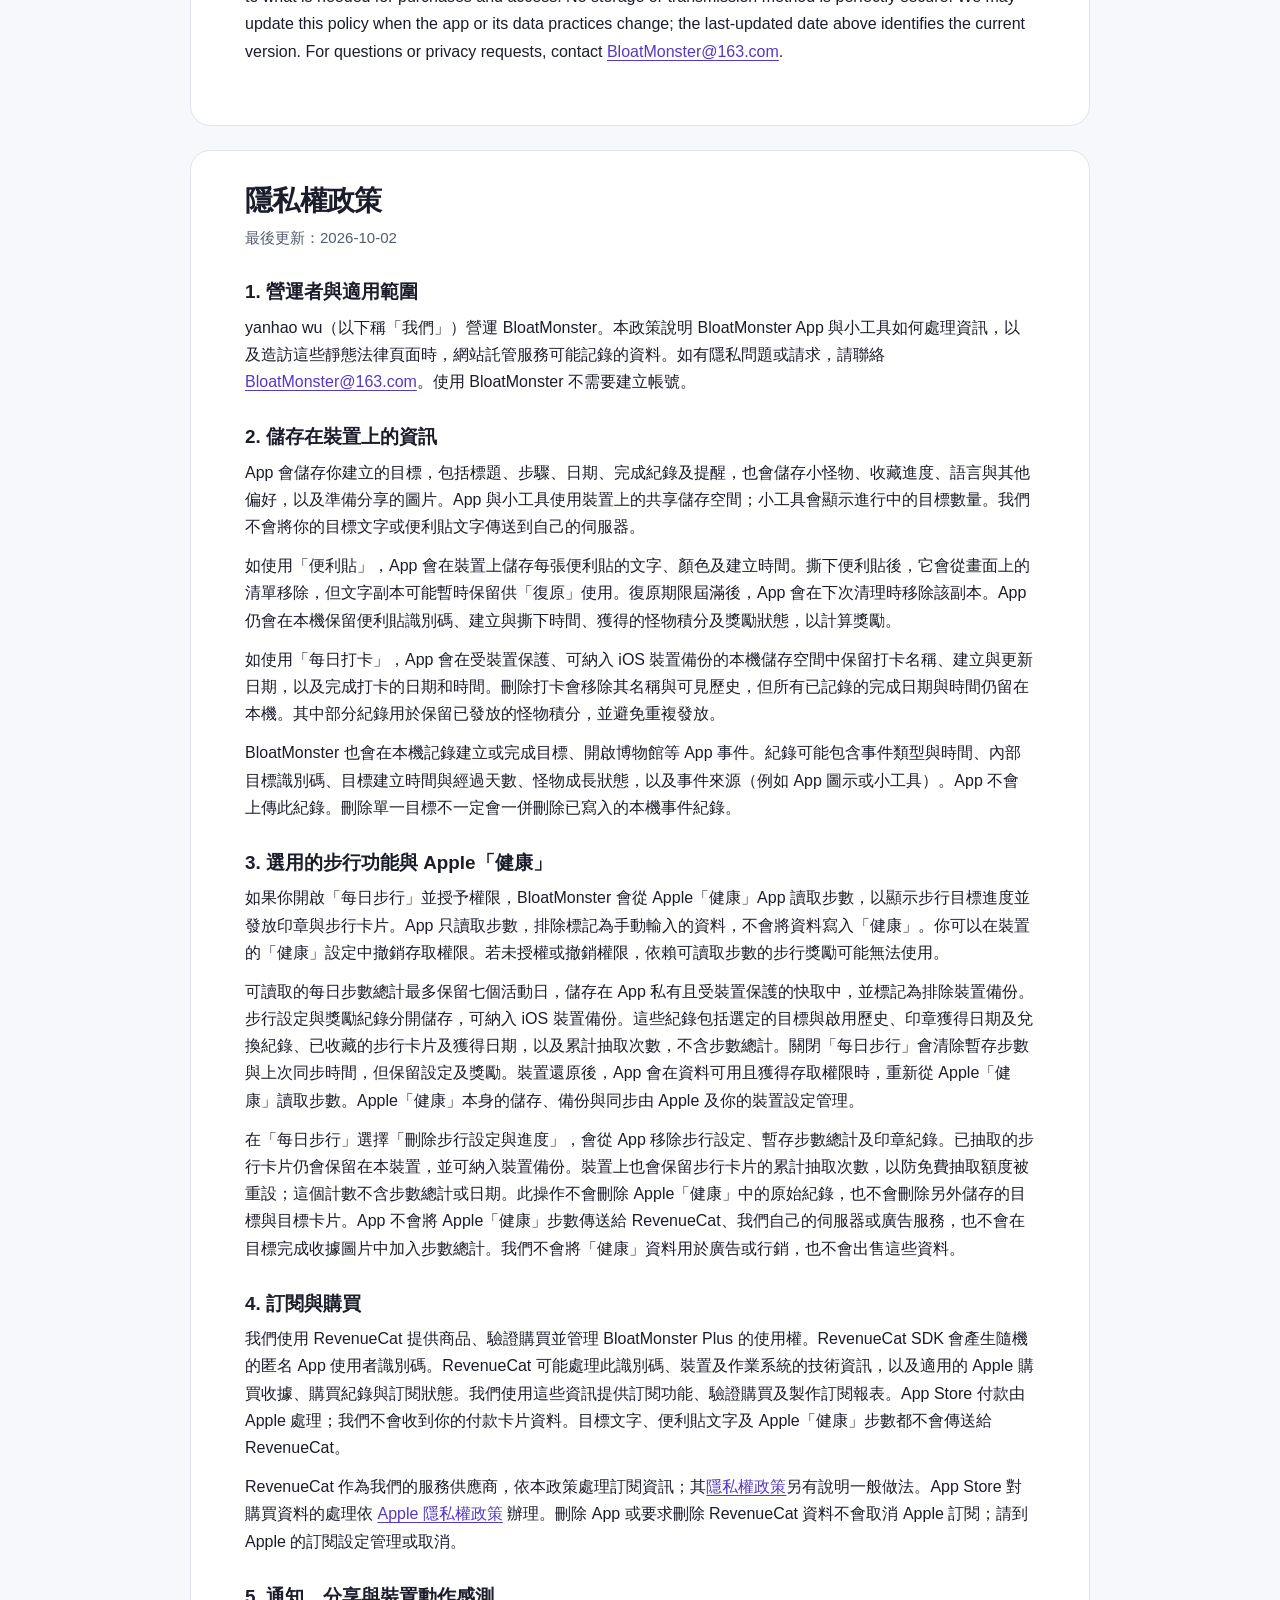
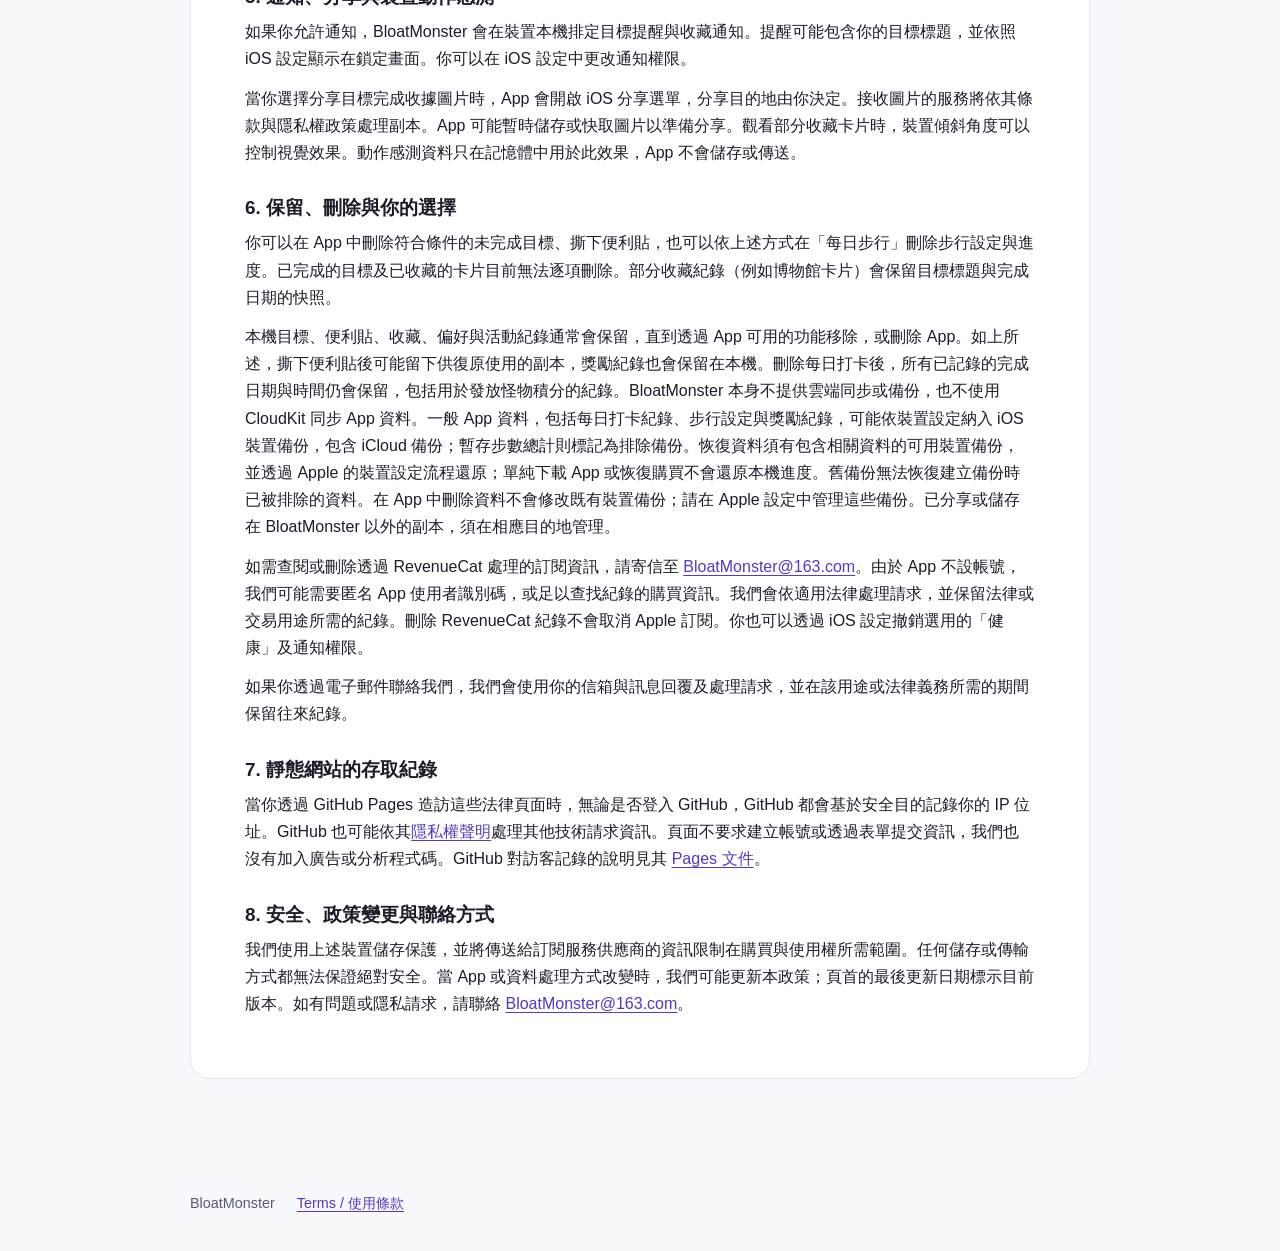
==== commit 45795792: "update backup" ====
--- a/privacy/index.html
+++ b/privacy/index.html
@@ -16,7 +16,7 @@
 
     <article class="legal-document" id="english" lang="en" aria-labelledby="english-title">
       <h1 id="english-title">Privacy Policy</h1>
-      <p class="document-meta">Last updated: 2026-09-29</p>
+      <p class="document-meta">Last updated: 2026-10-02</p>
 
       <section class="legal-section">
         <h2>1. Who we are and what this policy covers</h2>
@@ -27,15 +27,15 @@
         <h2>2. Information kept on your device</h2>
         <p>The app stores the goals you create, including titles, steps, dates, completion history and reminders. It also stores your creatures, collection progress, language and other preferences, and images prepared for sharing. The app and widget use a shared storage area on your device; the widget displays the number of active goals. We do not send your goal or note text to our own server.</p>
         <p>If you use Notes, the app stores each note’s text, color and creation time on your device. Clearing a note removes it from the visible list, but a copy of its text may remain for Undo. After the Undo period ends, the app removes that copy during its next cleanup. The app retains a local record of the note identifier, creation and clearing times, points awarded and reward status to account for rewards.</p>
-        <p>If you use Daily Check-in, the app keeps each check-in’s name, creation and update dates, and the dates and times you mark it complete in device-protected local storage excluded from iCloud backup. Deleting a check-in removes its name and visible history, but all recorded completion dates and times remain locally. Some of these records preserve creature points already awarded and prevent duplicate awards.</p>
+        <p>If you use Daily Check-in, the app keeps each check-in’s name, creation and update dates, and the dates and times you mark it complete in device-protected local storage that is eligible for iOS device backup. Deleting a check-in removes its name and visible history, but all recorded completion dates and times remain locally. Some of these records preserve creature points already awarded and prevent duplicate awards.</p>
         <p>BloatMonster also keeps a local activity log for app events such as creating or completing a goal and opening the Museum. An event can include its type and time, an internal goal identifier, the goal’s creation time and elapsed days, the creature’s growth state, and the event source (such as the app icon or widget). This log is not uploaded by the app. Deleting an individual goal does not necessarily erase events already written to the local log.</p>
       </section>
 
       <section class="legal-section">
         <h2>3. Optional walking and Apple Health</h2>
         <p>If you turn on Daily Walking and grant permission, BloatMonster reads step counts from Apple Health to show progress toward your walking goal and award stamps and walking cards. It reads step count only, excludes samples marked as manually entered, and does not write data to Apple Health. You can withdraw Health access in your device’s Health settings. Without access, walking rewards that depend on readable steps may be unavailable.</p>
-        <p>Readable daily step totals are kept for at most seven activity days. Walking settings and earned stamps remain on the device until you delete walking settings and progress; walking cards you have already drawn remain even after that deletion. Turning Daily Walking off clears cached step totals and the last sync time but keeps settings and rewards. Walking data is stored in the app’s private, device-protected storage and excluded from iCloud backup. The app does not send Apple Health step data to RevenueCat, our own server or advertising services, and does not include step totals in goal completion receipt images. We do not use Health data for advertising or marketing or sell it.</p>
-        <p>In Daily Walking, “Delete walking settings and progress” removes walking settings, cached step totals and stamp records from the app. Walking cards you have already drawn remain on this device. A cumulative count of walking cards drawn also remains so the free draw limit cannot be reset; that count contains no step totals or dates. This action does not delete the original records in Apple Health or your separate goals and goal cards.</p>
+        <p>Readable daily step totals are kept for at most seven activity days in the app’s private, device-protected cache, which is marked as excluded from device backup. Walking settings and reward records are stored separately and are eligible for iOS device backup. These records include your selected goals and enablement history, earned stamp dates and redemption records, collected walking cards and their acquisition dates, and the cumulative draw count; they contain no step totals. Turning Daily Walking off clears cached step totals and the last sync time but keeps settings and rewards. After a device restore, the app reads step totals again from Apple Health when those records are available and access is permitted. Apple Health’s own storage, backup and sync are controlled by Apple and your device settings.</p>
+        <p>In Daily Walking, “Delete walking settings and progress” removes walking settings, cached step totals and stamp records from the app. Walking cards you have already drawn remain on this device and remain eligible for device backup. A cumulative count of walking cards drawn also remains so the free draw limit cannot be reset; that count contains no step totals or dates. This action does not delete the original records in Apple Health or your separate goals and goal cards. The app does not send Apple Health step data to RevenueCat, our own server or advertising services, and does not include step totals in goal completion receipt images. We do not use Health data for advertising or marketing or sell it.</p>
       </section>
 
       <section class="legal-section">
@@ -53,7 +53,7 @@
       <section class="legal-section">
         <h2>6. Retention, deletion and your choices</h2>
         <p>You can delete eligible unfinished goals, clear notes, and delete walking settings and progress in the app as described above. Completed goals and collected cards cannot currently be deleted individually. Some collection records, such as Museum cards, retain goal titles and completion dates.</p>
-        <p>Local goal, note, collection, preference and activity-log data generally remains until removed through the app where available or by deleting the app. Clearing a note may leave an Undo copy and retains a local reward record, as described above. The app does not provide its own cloud sync or backup. Ordinary app data may be included in an iOS device backup according to your device settings; the Daily Check-in store and private walking storage are excluded from iCloud backup. Deleting a Daily Check-in retains all recorded completion timestamps, including those used for creature points, as described above. Copies you have shared or saved outside BloatMonster must be managed at their destination.</p>
+        <p>Local goal, note, collection, preference and activity-log data generally remains until removed through the app where available or by deleting the app. Clearing a note may leave an Undo copy and retains a local reward record, as described above. Deleting a Daily Check-in retains all recorded completion timestamps, including those used for creature points. BloatMonster does not provide its own cloud sync or backup and does not use CloudKit to sync your app data. General app data, including Daily Check-in records and walking settings and reward records, may be included in an iOS device backup, including iCloud Backup, according to your device settings. Cached step totals are marked as excluded. Recovery requires an available device backup containing the relevant data and restoration through Apple’s device setup process; simply downloading the app or restoring purchases does not recover local progress. Earlier backups cannot recover data that was excluded when they were created. Deleting data in the app does not edit existing device backups; manage those backups in Apple’s settings. Copies you have shared or saved outside BloatMonster must be managed at their destination.</p>
         <p>To request access to or deletion of subscription information processed through RevenueCat, email <a href="mailto:BloatMonster@163.com">BloatMonster@163.com</a>. Because the app does not have accounts, we may need an anonymous app user identifier or purchase details sufficient to locate the record. We will handle requests in line with applicable law and retain records needed for legal or transaction purposes. Deleting a RevenueCat record does not cancel an Apple subscription. You can also withdraw optional Health and notification permissions through iOS settings.</p>
         <p>If you contact us by email, we use your address and message to respond and handle your request, and retain the correspondence as needed for that purpose or legal obligations.</p>
       </section>
@@ -71,7 +71,7 @@
 
     <article class="legal-document" id="zh-hant" lang="zh-Hant" aria-labelledby="zh-title">
       <h1 id="zh-title">隱私權政策</h1>
-      <p class="document-meta">最後更新：2026-09-29</p>
+      <p class="document-meta">最後更新：2026-10-02</p>
 
       <section class="legal-section">
         <h2>1. 營運者與適用範圍</h2>
@@ -82,15 +82,15 @@
         <h2>2. 儲存在裝置上的資訊</h2>
         <p>App 會儲存你建立的目標，包括標題、步驟、日期、完成紀錄及提醒，也會儲存小怪物、收藏進度、語言與其他偏好，以及準備分享的圖片。App 與小工具使用裝置上的共享儲存空間；小工具會顯示進行中的目標數量。我們不會將你的目標文字或便利貼文字傳送到自己的伺服器。</p>
         <p>如使用「便利貼」，App 會在裝置上儲存每張便利貼的文字、顏色及建立時間。撕下便利貼後，它會從畫面上的清單移除，但文字副本可能暫時保留供「復原」使用。復原期限屆滿後，App 會在下次清理時移除該副本。App 仍會在本機保留便利貼識別碼、建立與撕下時間、獲得的怪物積分及獎勵狀態，以計算獎勵。</p>
-        <p>如使用「每日打卡」，App 會在受裝置保護且排除 iCloud 備份的本機儲存空間中保留打卡名稱、建立與更新日期，以及完成打卡的日期和時間。刪除打卡會移除其名稱與可見歷史，但所有已記錄的完成日期與時間仍留在本機。其中部分紀錄用於保留已發放的怪物積分，並避免重複發放。</p>
+        <p>如使用「每日打卡」，App 會在受裝置保護、可納入 iOS 裝置備份的本機儲存空間中保留打卡名稱、建立與更新日期，以及完成打卡的日期和時間。刪除打卡會移除其名稱與可見歷史，但所有已記錄的完成日期與時間仍留在本機。其中部分紀錄用於保留已發放的怪物積分，並避免重複發放。</p>
         <p>BloatMonster 也會在本機記錄建立或完成目標、開啟博物館等 App 事件。紀錄可能包含事件類型與時間、內部目標識別碼、目標建立時間與經過天數、怪物成長狀態，以及事件來源（例如 App 圖示或小工具）。App 不會上傳此紀錄。刪除單一目標不一定會一併刪除已寫入的本機事件紀錄。</p>
       </section>
 
       <section class="legal-section">
         <h2>3. 選用的步行功能與 Apple「健康」</h2>
         <p>如果你開啟「每日步行」並授予權限，BloatMonster 會從 Apple「健康」App 讀取步數，以顯示步行目標進度並發放印章與步行卡片。App 只讀取步數，排除標記為手動輸入的資料，不會將資料寫入「健康」。你可以在裝置的「健康」設定中撤銷存取權限。若未授權或撤銷權限，依賴可讀取步數的步行獎勵可能無法使用。</p>
-        <p>可讀取的每日步數總計最多保留七個活動日。步行設定與已獲得的印章會留在裝置上，直到你刪除步行設定與進度；已抽取的步行卡片在刪除後仍會保留。關閉「每日步行」會清除暫存的步數總計與上次同步時間，但保留設定及獎勵。步行資料儲存在 App 私有且受裝置保護的空間，並排除於 iCloud 備份之外。App 不會將 Apple「健康」步數傳送給 RevenueCat、我們自己的伺服器或廣告服務，也不會在目標完成收據圖片中加入步數總計。我們不會將「健康」資料用於廣告或行銷，也不會出售這些資料。</p>
-        <p>在「每日步行」選擇「刪除步行設定與進度」，會從 App 移除步行設定、暫存步數總計及印章紀錄。已抽取的步行卡片仍會保留在本裝置。裝置上也會保留步行卡片的累計抽取次數，以防免費抽取額度被重設；這個計數不含步數總計或日期。此操作不會刪除 Apple「健康」中的原始紀錄，也不會刪除另外儲存的目標與目標卡片。</p>
+        <p>可讀取的每日步數總計最多保留七個活動日，儲存在 App 私有且受裝置保護的快取中，並標記為排除裝置備份。步行設定與獎勵紀錄分開儲存，可納入 iOS 裝置備份。這些紀錄包括選定的目標與啟用歷史、印章獲得日期及兌換紀錄、已收藏的步行卡片及獲得日期，以及累計抽取次數，不含步數總計。關閉「每日步行」會清除暫存步數與上次同步時間，但保留設定及獎勵。裝置還原後，App 會在資料可用且獲得存取權限時，重新從 Apple「健康」讀取步數。Apple「健康」本身的儲存、備份與同步由 Apple 及你的裝置設定管理。</p>
+        <p>在「每日步行」選擇「刪除步行設定與進度」，會從 App 移除步行設定、暫存步數總計及印章紀錄。已抽取的步行卡片仍會保留在本裝置，並可納入裝置備份。裝置上也會保留步行卡片的累計抽取次數，以防免費抽取額度被重設；這個計數不含步數總計或日期。此操作不會刪除 Apple「健康」中的原始紀錄，也不會刪除另外儲存的目標與目標卡片。App 不會將 Apple「健康」步數傳送給 RevenueCat、我們自己的伺服器或廣告服務，也不會在目標完成收據圖片中加入步數總計。我們不會將「健康」資料用於廣告或行銷，也不會出售這些資料。</p>
       </section>
 
       <section class="legal-section">
@@ -108,7 +108,7 @@
       <section class="legal-section">
         <h2>6. 保留、刪除與你的選擇</h2>
         <p>你可以在 App 中刪除符合條件的未完成目標、撕下便利貼，也可以依上述方式在「每日步行」刪除步行設定與進度。已完成的目標及已收藏的卡片目前無法逐項刪除。部分收藏紀錄（例如博物館卡片）會保留目標標題與完成日期的快照。</p>
-        <p>本機目標、便利貼、收藏、偏好與活動紀錄通常會保留，直到透過 App 可用的功能移除，或刪除 App。如上所述，撕下便利貼後可能留下供復原使用的副本，獎勵紀錄也會保留在本機。App 本身不提供雲端同步或備份。一般 App 資料可能依裝置設定納入 iOS 裝置備份；「每日打卡」資料與私有步行儲存空間則排除於 iCloud 備份之外。如上所述，刪除每日打卡後，所有已記錄的完成日期與時間仍會保留，包括用於發放怪物積分的紀錄。已分享或儲存在 BloatMonster 以外的副本，須在相應目的地管理。</p>
+        <p>本機目標、便利貼、收藏、偏好與活動紀錄通常會保留，直到透過 App 可用的功能移除，或刪除 App。如上所述，撕下便利貼後可能留下供復原使用的副本，獎勵紀錄也會保留在本機。刪除每日打卡後，所有已記錄的完成日期與時間仍會保留，包括用於發放怪物積分的紀錄。BloatMonster 本身不提供雲端同步或備份，也不使用 CloudKit 同步 App 資料。一般 App 資料，包括每日打卡紀錄、步行設定與獎勵紀錄，可能依裝置設定納入 iOS 裝置備份，包含 iCloud 備份；暫存步數總計則標記為排除備份。恢復資料須有包含相關資料的可用裝置備份，並透過 Apple 的裝置設定流程還原；單純下載 App 或恢復購買不會還原本機進度。舊備份無法恢復建立備份時已被排除的資料。在 App 中刪除資料不會修改既有裝置備份；請在 Apple 設定中管理這些備份。已分享或儲存在 BloatMonster 以外的副本，須在相應目的地管理。</p>
         <p>如需查閱或刪除透過 RevenueCat 處理的訂閱資訊，請寄信至 <a href="mailto:BloatMonster@163.com">BloatMonster@163.com</a>。由於 App 不設帳號，我們可能需要匿名 App 使用者識別碼，或足以查找紀錄的購買資訊。我們會依適用法律處理請求，並保留法律或交易用途所需的紀錄。刪除 RevenueCat 紀錄不會取消 Apple 訂閱。你也可以透過 iOS 設定撤銷選用的「健康」及通知權限。</p>
         <p>如果你透過電子郵件聯絡我們，我們會使用你的信箱與訊息回覆及處理請求，並在該用途或法律義務所需的期間保留往來紀錄。</p>
       </section>
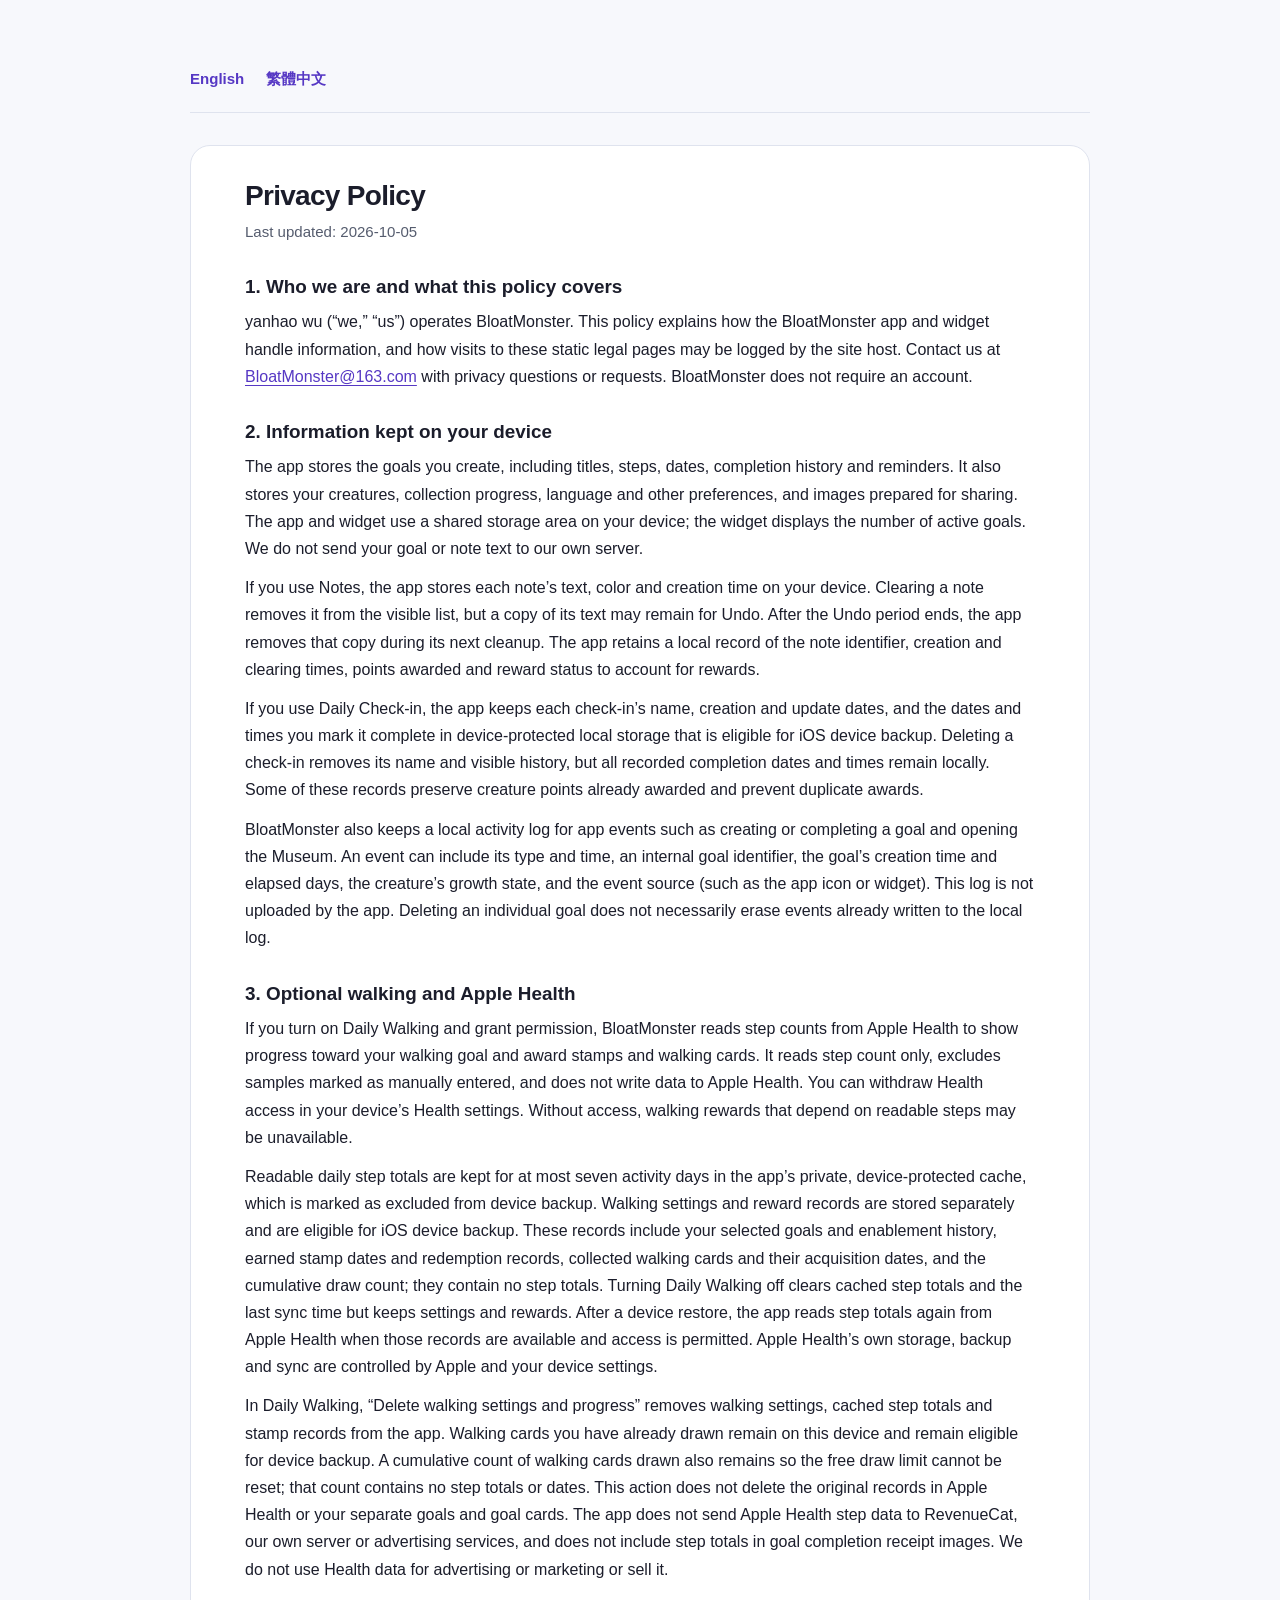
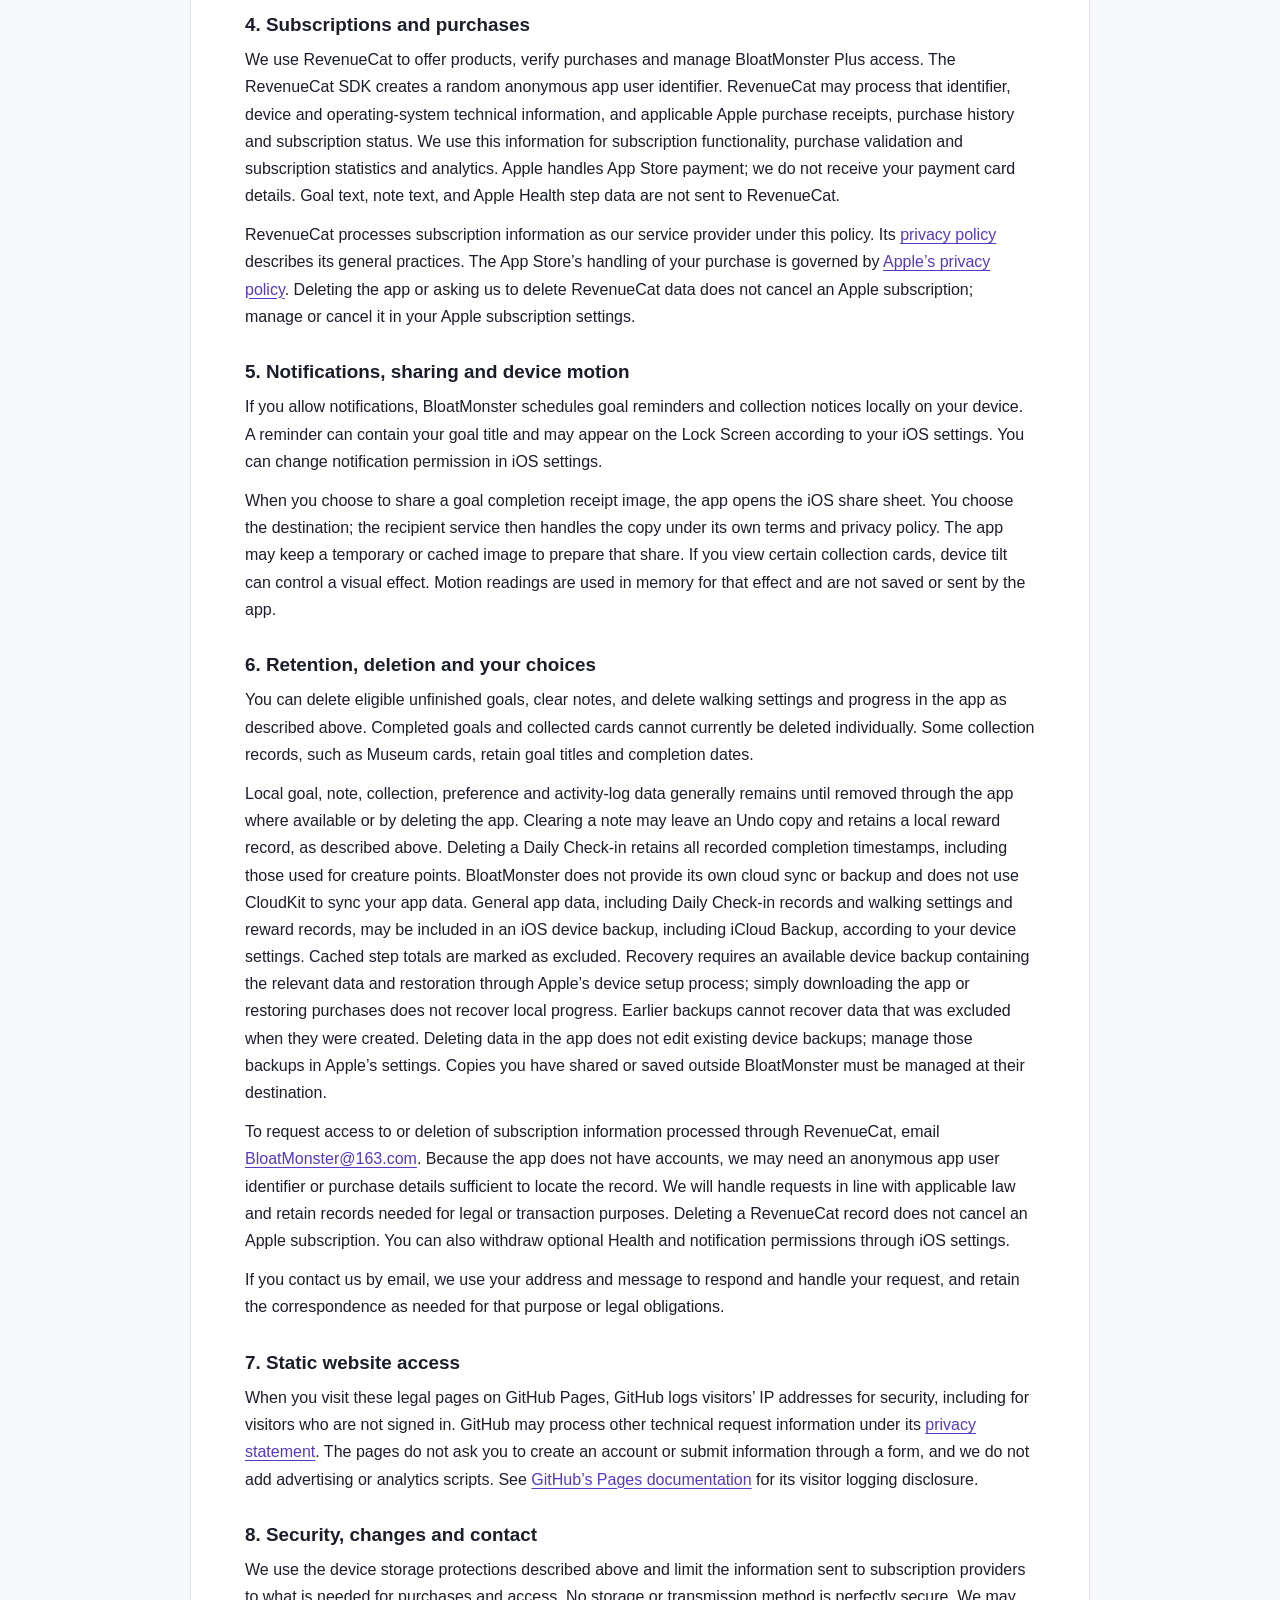
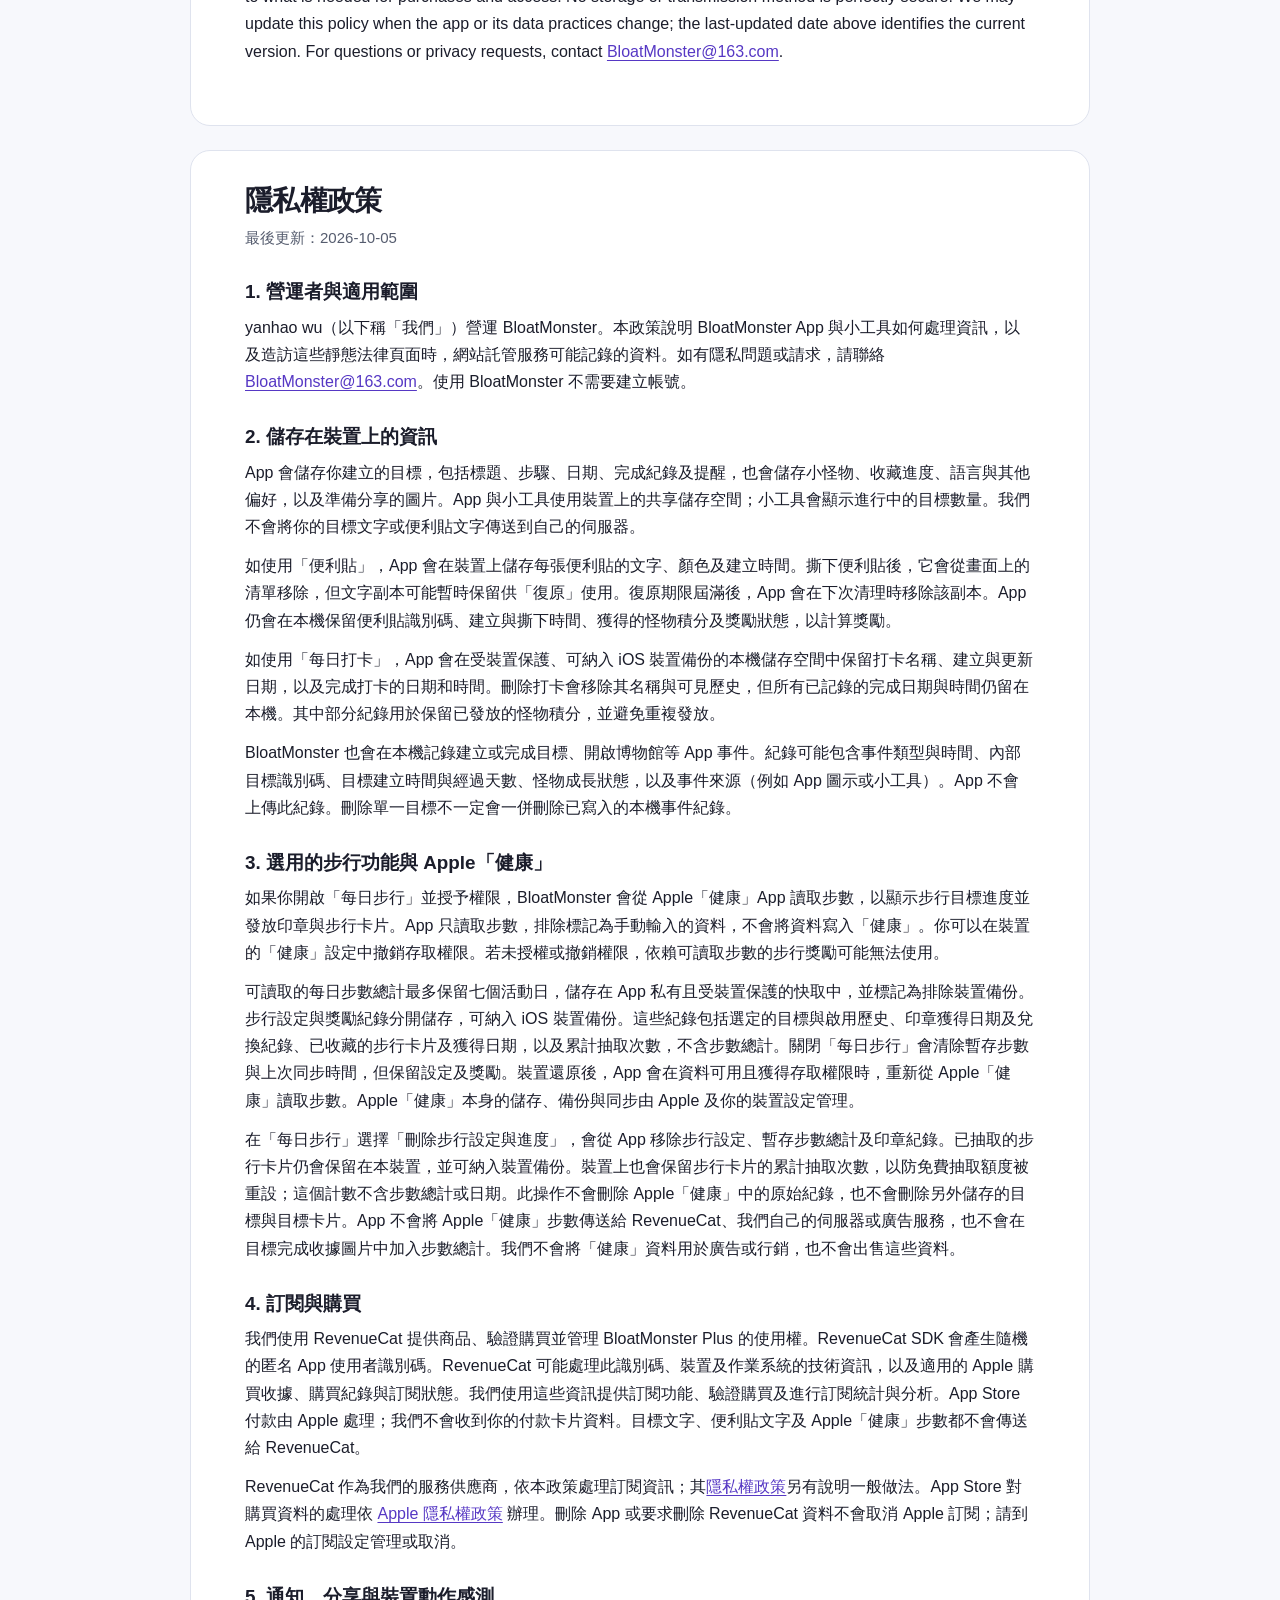
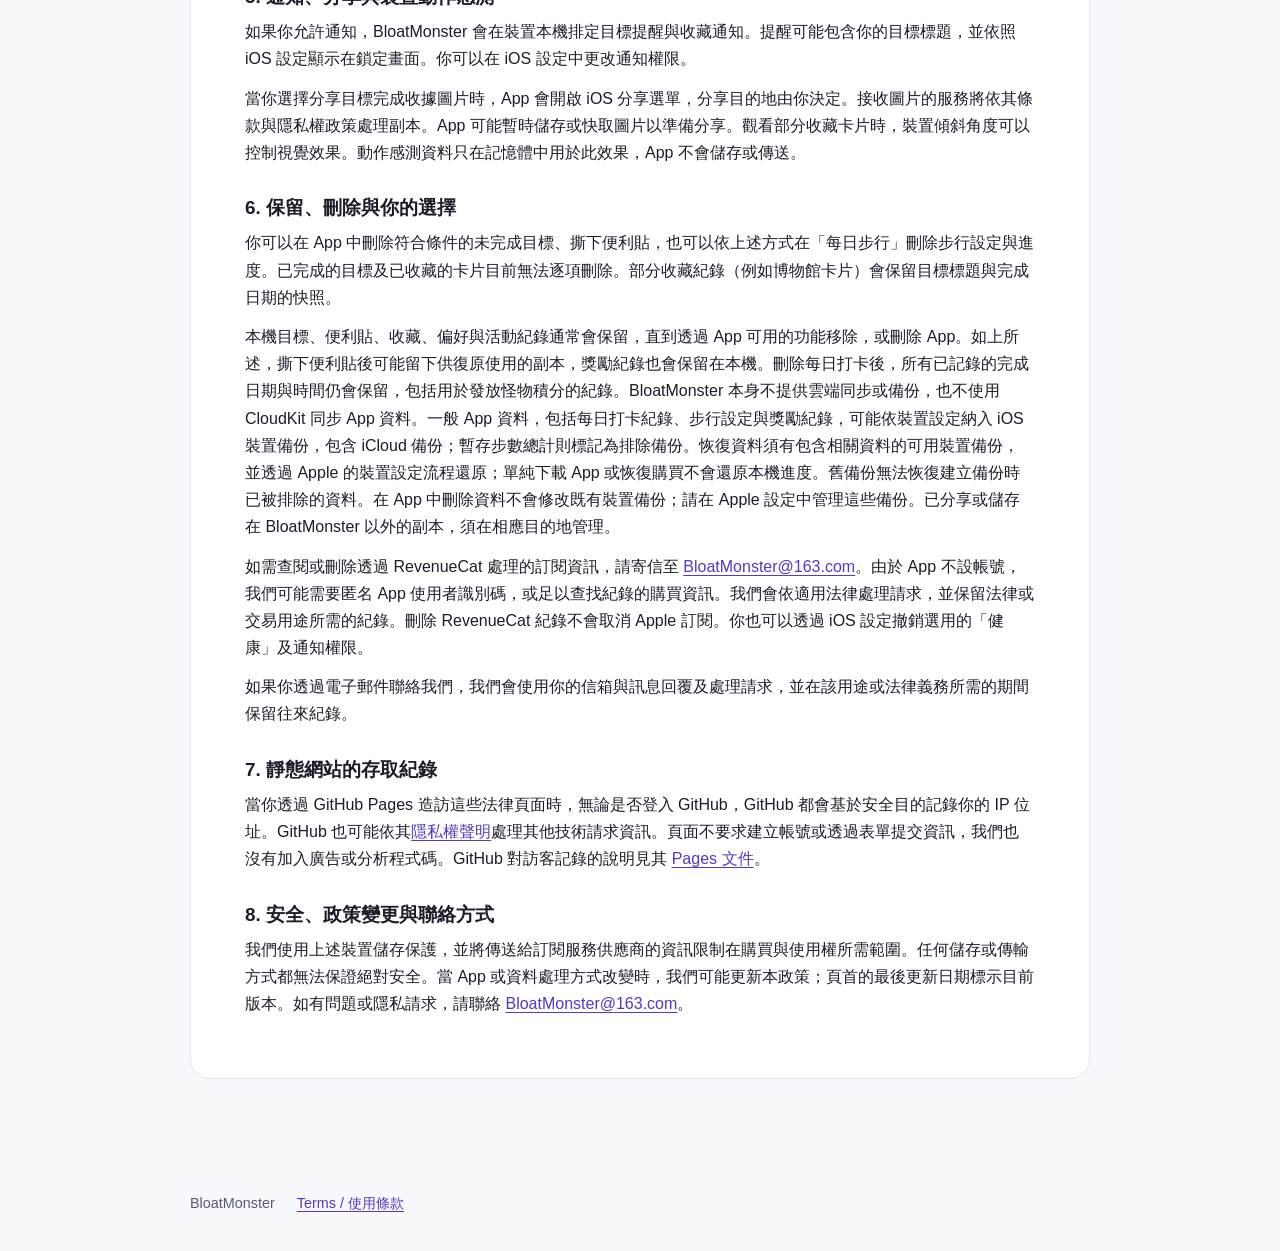
==== commit 253abe99: "udpate" ====
--- a/privacy/index.html
+++ b/privacy/index.html
@@ -16,7 +16,7 @@
 
     <article class="legal-document" id="english" lang="en" aria-labelledby="english-title">
       <h1 id="english-title">Privacy Policy</h1>
-      <p class="document-meta">Last updated: 2026-10-02</p>
+      <p class="document-meta">Last updated: 2026-10-05</p>
 
       <section class="legal-section">
         <h2>1. Who we are and what this policy covers</h2>
@@ -40,7 +40,7 @@
 
       <section class="legal-section">
         <h2>4. Subscriptions and purchases</h2>
-        <p>We use RevenueCat to offer products, verify purchases and manage BloatMonster Plus access. The RevenueCat SDK creates a random anonymous app user identifier. RevenueCat may process that identifier, device and operating-system technical information, and applicable Apple purchase receipts, purchase history and subscription status. We use this information for subscription functionality, purchase validation and subscription reporting. Apple handles App Store payment; we do not receive your payment card details. Goal text, note text, and Apple Health step data are not sent to RevenueCat.</p>
+        <p>We use RevenueCat to offer products, verify purchases and manage BloatMonster Plus access. The RevenueCat SDK creates a random anonymous app user identifier. RevenueCat may process that identifier, device and operating-system technical information, and applicable Apple purchase receipts, purchase history and subscription status. We use this information for subscription functionality, purchase validation and subscription statistics and analytics. Apple handles App Store payment; we do not receive your payment card details. Goal text, note text, and Apple Health step data are not sent to RevenueCat.</p>
         <p>RevenueCat processes subscription information as our service provider under this policy. Its <a href="https://www.revenuecat.com/privacy">privacy policy</a> describes its general practices. The App Store’s handling of your purchase is governed by <a href="https://www.apple.com/legal/privacy/">Apple’s privacy policy</a>. Deleting the app or asking us to delete RevenueCat data does not cancel an Apple subscription; manage or cancel it in your Apple subscription settings.</p>
       </section>
 
@@ -71,7 +71,7 @@
 
     <article class="legal-document" id="zh-hant" lang="zh-Hant" aria-labelledby="zh-title">
       <h1 id="zh-title">隱私權政策</h1>
-      <p class="document-meta">最後更新：2026-10-02</p>
+      <p class="document-meta">最後更新：2026-10-05</p>
 
       <section class="legal-section">
         <h2>1. 營運者與適用範圍</h2>
@@ -95,7 +95,7 @@
 
       <section class="legal-section">
         <h2>4. 訂閱與購買</h2>
-        <p>我們使用 RevenueCat 提供商品、驗證購買並管理 BloatMonster Plus 的使用權。RevenueCat SDK 會產生隨機的匿名 App 使用者識別碼。RevenueCat 可能處理此識別碼、裝置及作業系統的技術資訊，以及適用的 Apple 購買收據、購買紀錄與訂閱狀態。我們使用這些資訊提供訂閱功能、驗證購買及製作訂閱報表。App Store 付款由 Apple 處理；我們不會收到你的付款卡片資料。目標文字、便利貼文字及 Apple「健康」步數都不會傳送給 RevenueCat。</p>
+        <p>我們使用 RevenueCat 提供商品、驗證購買並管理 BloatMonster Plus 的使用權。RevenueCat SDK 會產生隨機的匿名 App 使用者識別碼。RevenueCat 可能處理此識別碼、裝置及作業系統的技術資訊，以及適用的 Apple 購買收據、購買紀錄與訂閱狀態。我們使用這些資訊提供訂閱功能、驗證購買及進行訂閱統計與分析。App Store 付款由 Apple 處理；我們不會收到你的付款卡片資料。目標文字、便利貼文字及 Apple「健康」步數都不會傳送給 RevenueCat。</p>
         <p>RevenueCat 作為我們的服務供應商，依本政策處理訂閱資訊；其<a href="https://www.revenuecat.com/privacy">隱私權政策</a>另有說明一般做法。App Store 對購買資料的處理依 <a href="https://www.apple.com/legal/privacy/">Apple 隱私權政策</a> 辦理。刪除 App 或要求刪除 RevenueCat 資料不會取消 Apple 訂閱；請到 Apple 的訂閱設定管理或取消。</p>
       </section>
 
